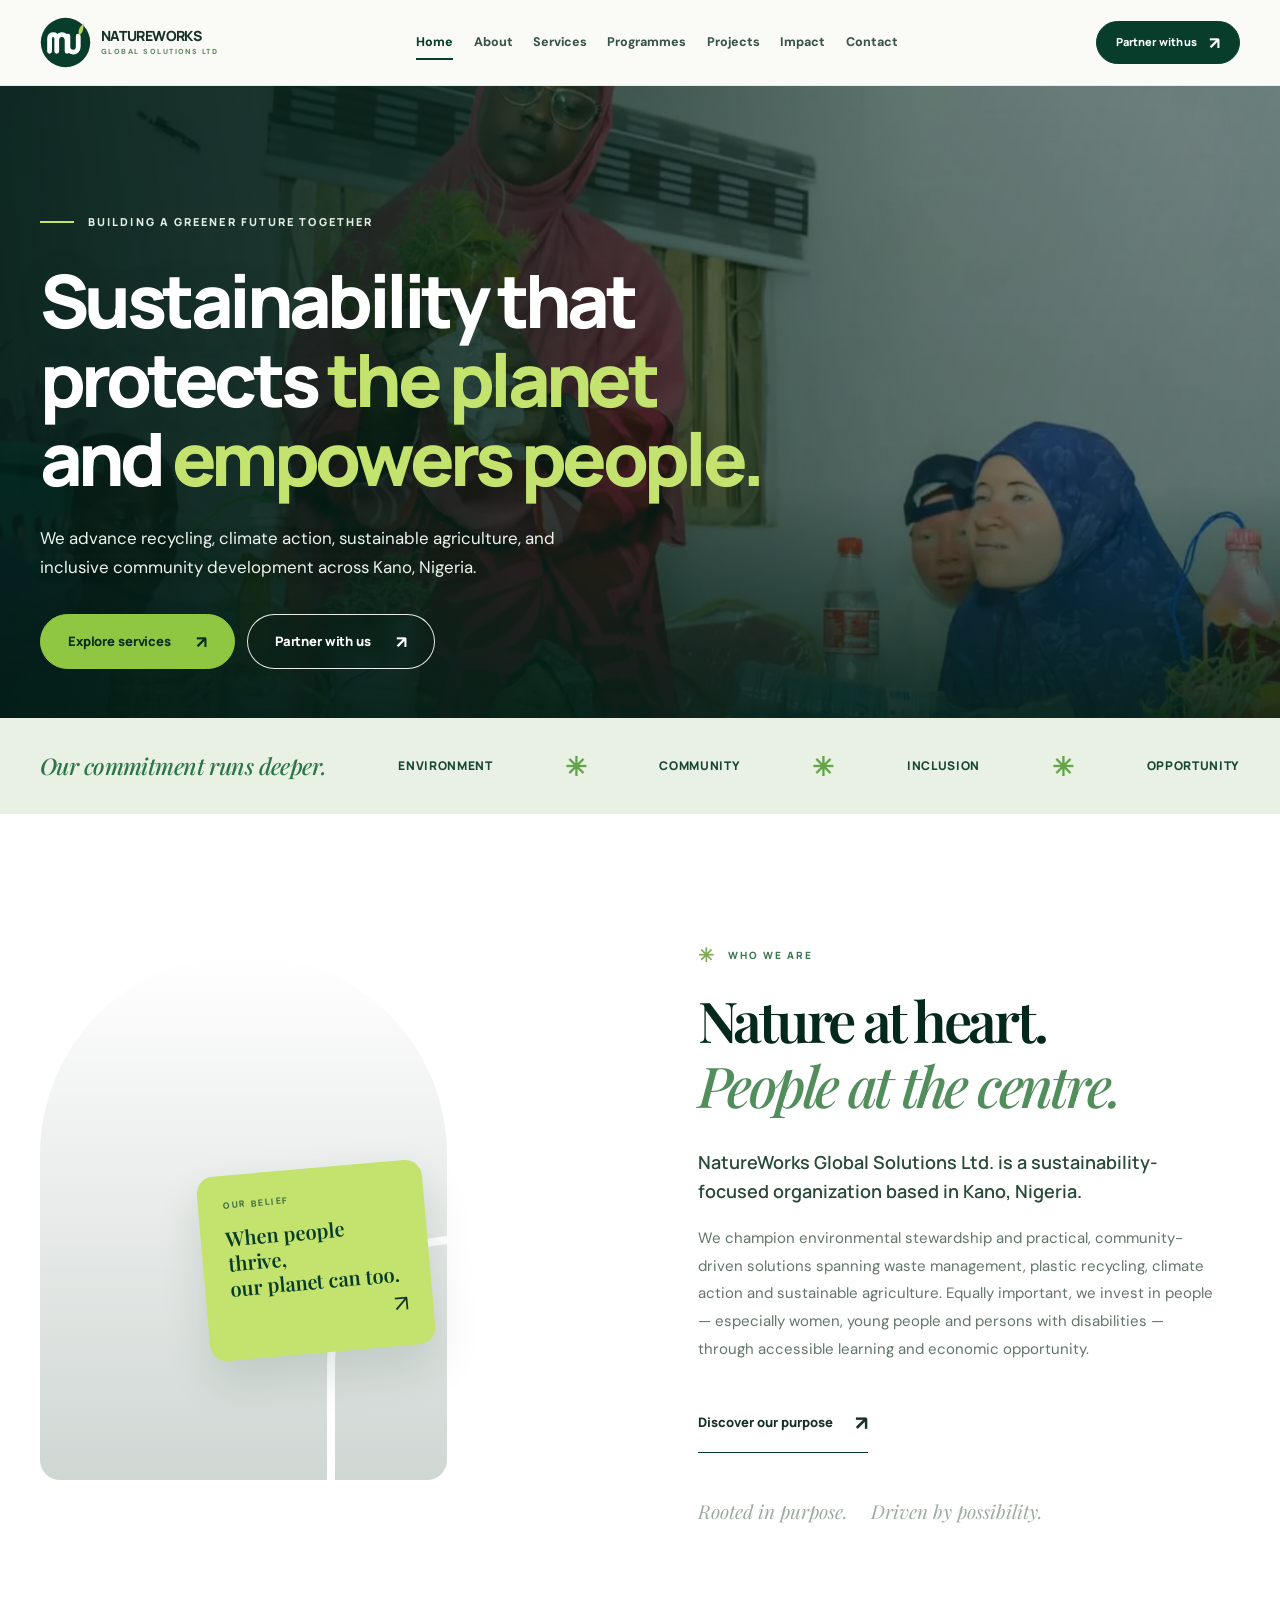
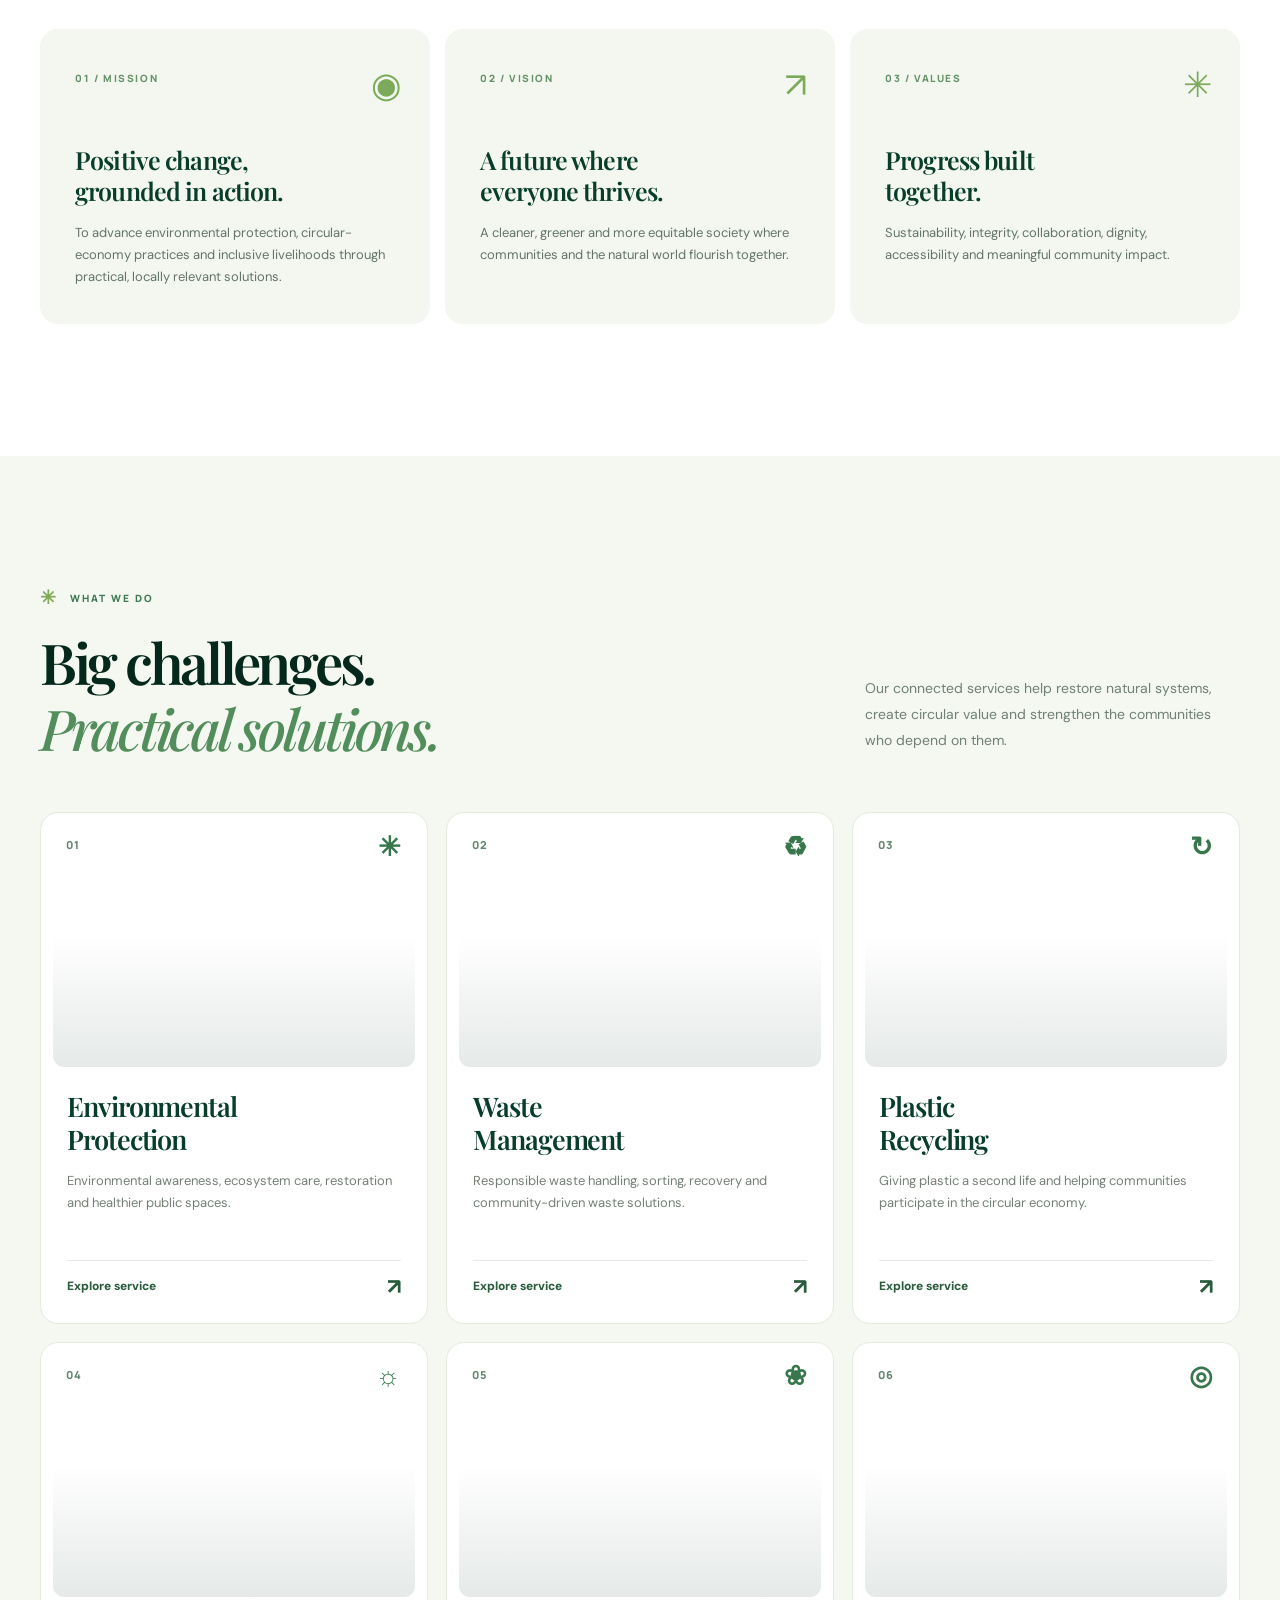
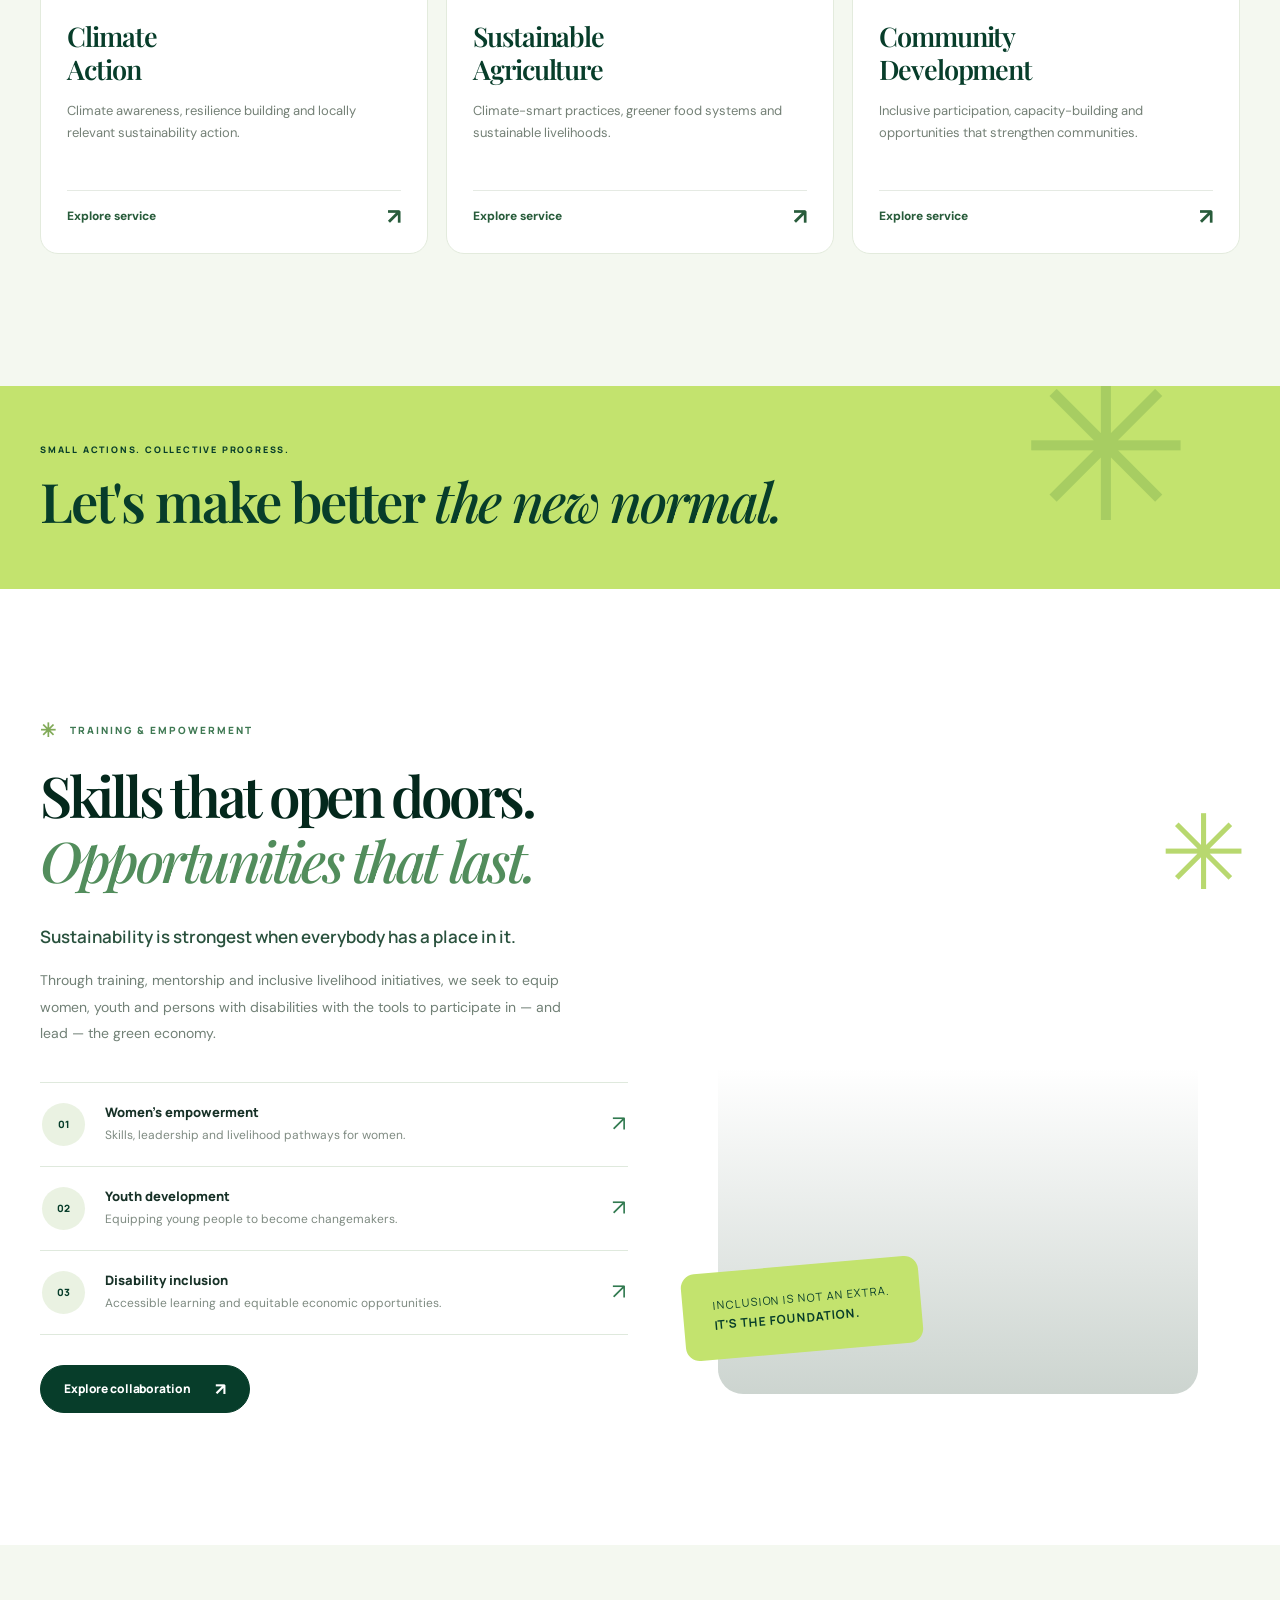
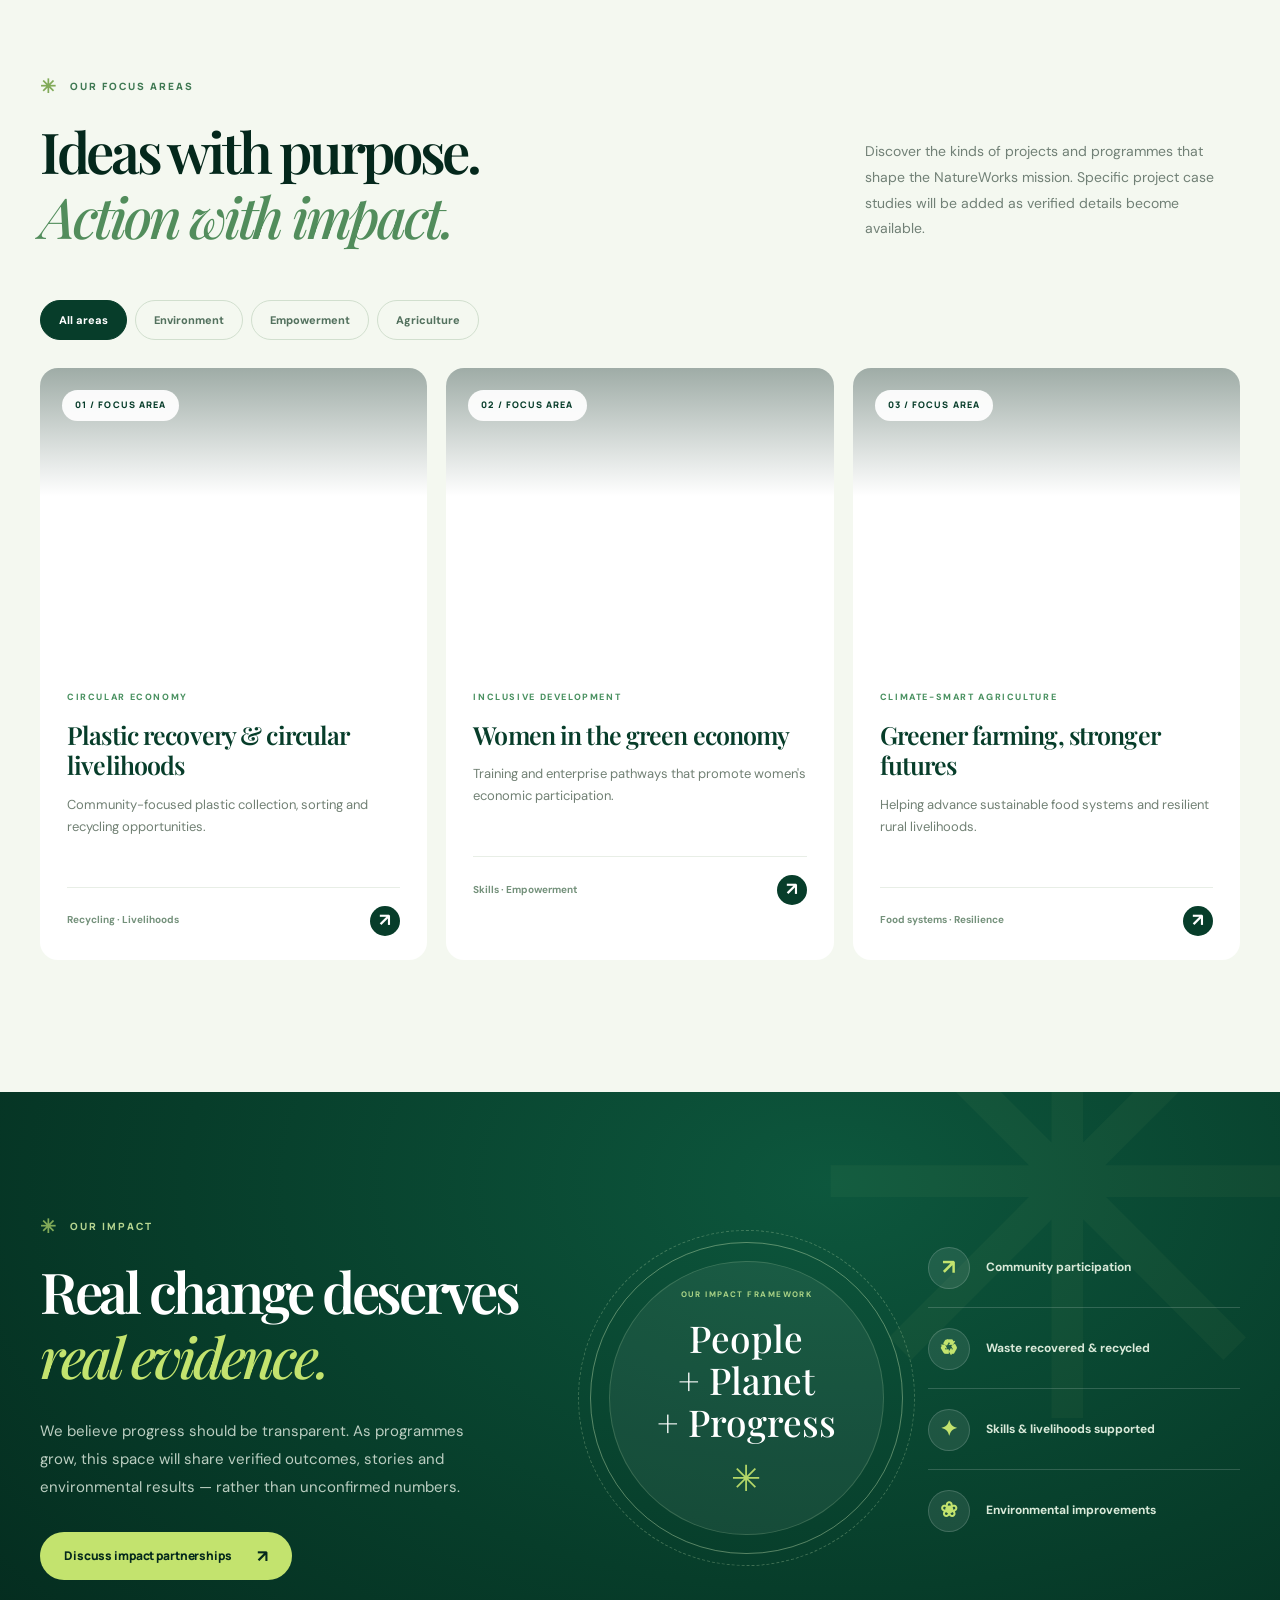
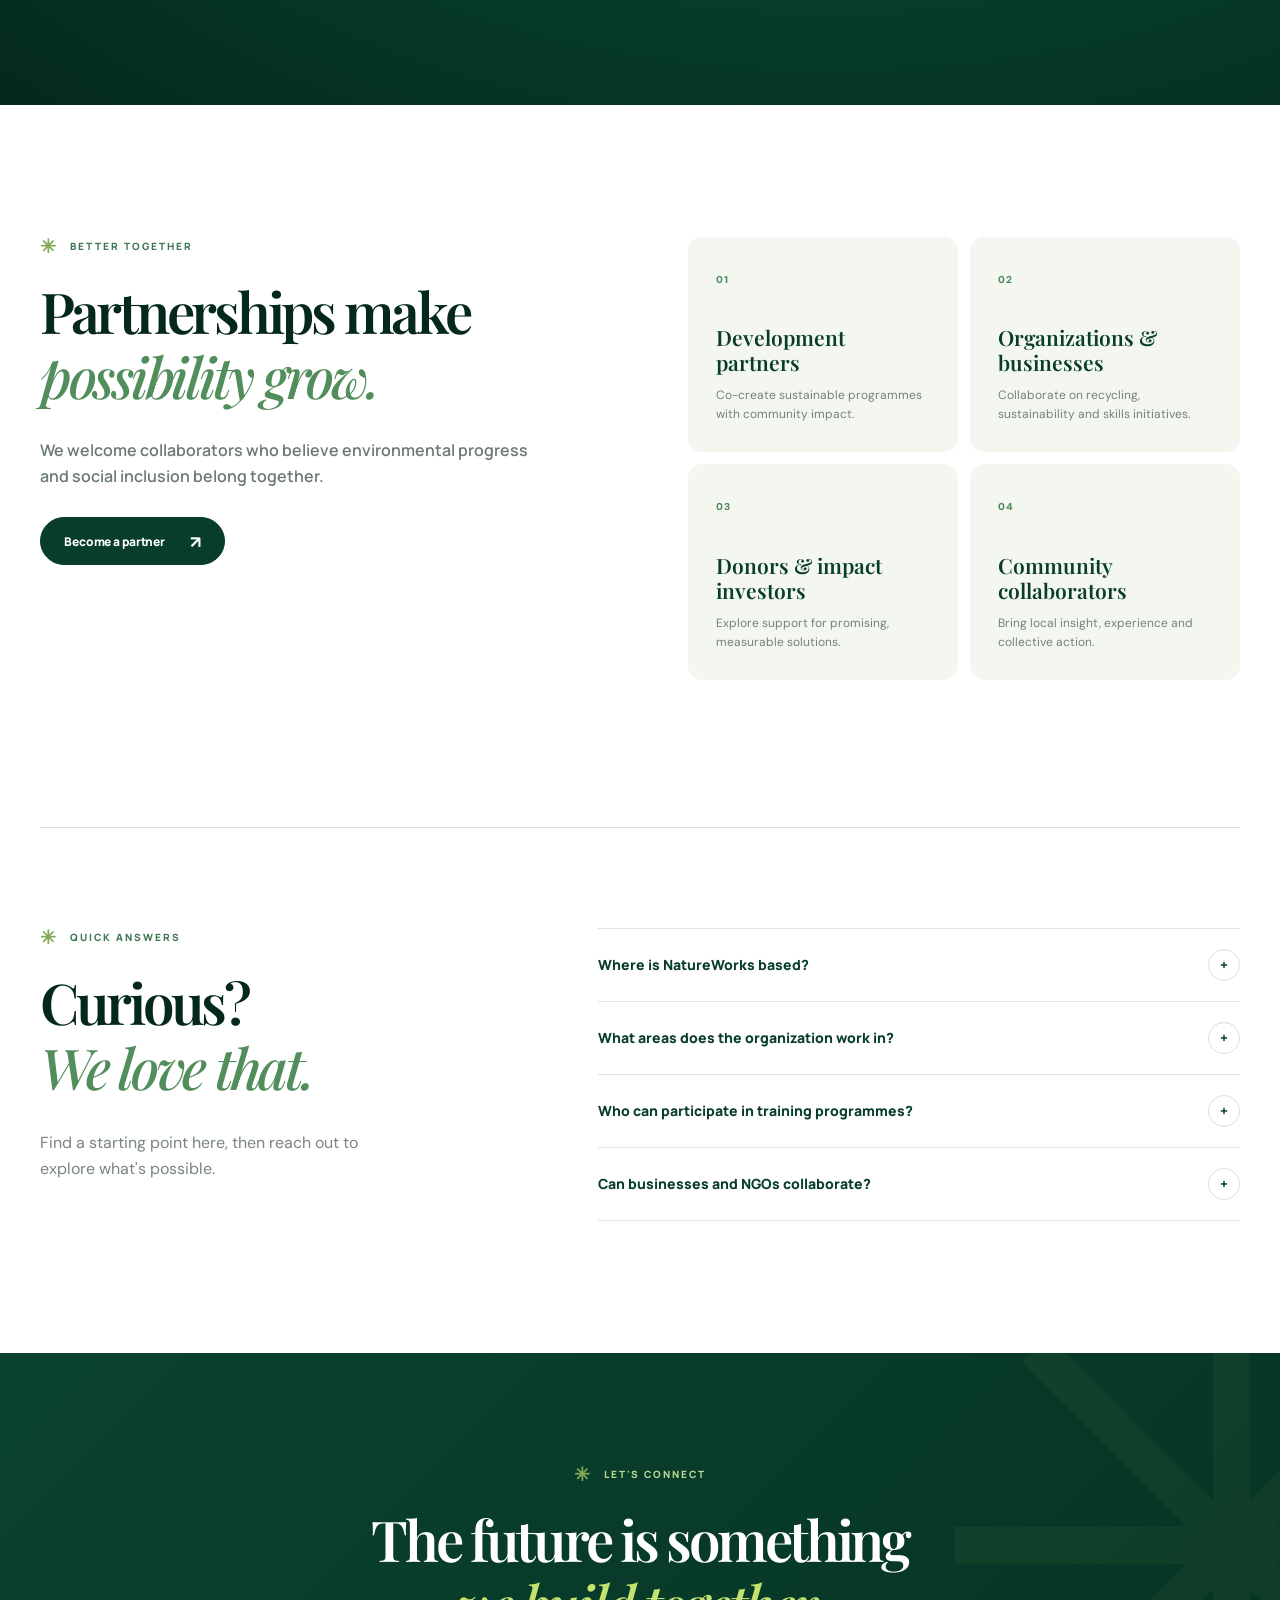
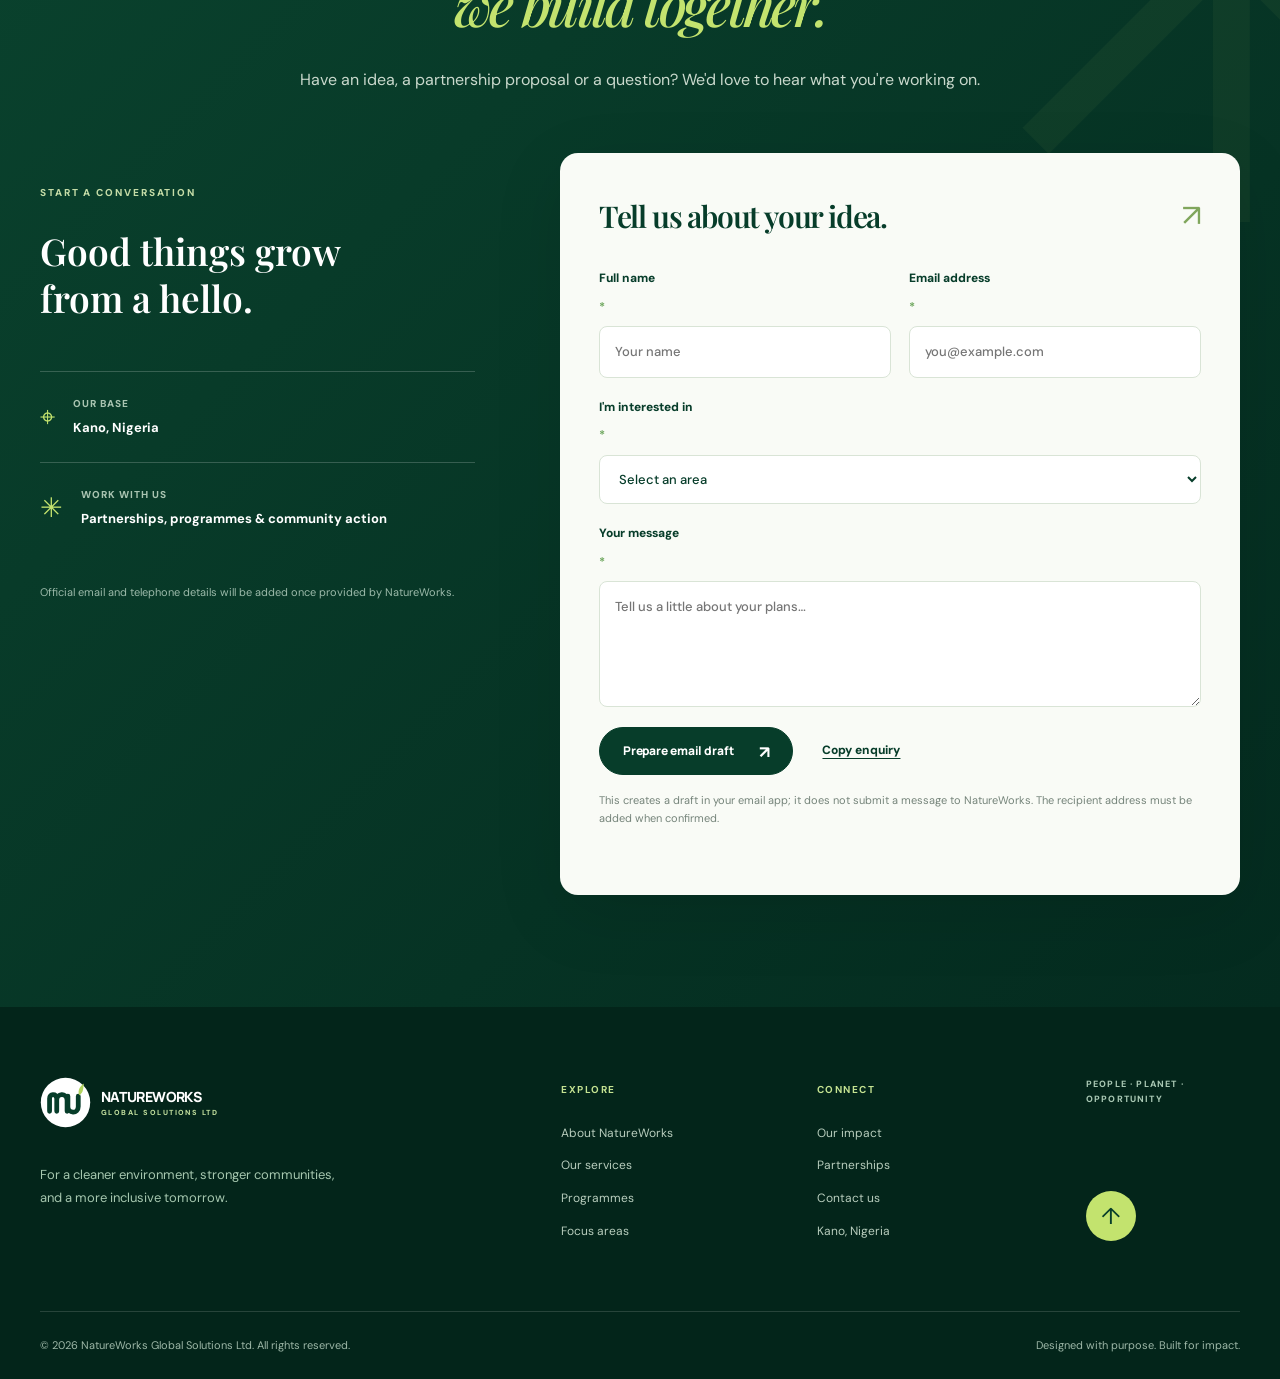
==== index.html @ 6148eb58 "feat: nine-photo NatureWorks hero slideshow with automatic 3-second fade" ====
<!doctype html>
<html lang="en">
<head>
  <meta charset="UTF-8">
  <meta name="viewport" content="width=device-width, initial-scale=1">
  <meta name="theme-color" content="#073d2a">
  <meta name="description" content="NatureWorks Global Solutions Ltd. advances environmental protection, recycling, climate action, sustainable agriculture, and inclusive livelihoods in Kano, Nigeria.">
  <meta property="og:type" content="website">
  <meta property="og:title" content="NatureWorks Global Solutions | People. Planet. Possibility.">
  <meta property="og:description" content="Building a greener, more inclusive future through sustainability, recycling, empowerment and community action.">
  <title>NatureWorks Global Solutions Ltd. — A Greener, More Inclusive Future</title>
  <link rel="icon" href="assets/favicon.svg" type="image/svg+xml">
  <link rel="preconnect" href="https://fonts.googleapis.com">
  <link rel="preconnect" href="https://fonts.gstatic.com" crossorigin>
  <link href="https://fonts.googleapis.com/css2?family=DM+Sans:wght@400;500;600;700;800&family=Manrope:wght@400;500;600;700;800&family=Playfair+Display:wght@500;600;700&display=swap" rel="stylesheet">
  <link rel="stylesheet" href="assets/styles.css">
  <script defer src="assets/app.js"></script>
  <script type="application/ld+json">{"@context":"https://schema.org","@type":"Organization","name":"NatureWorks Global Solutions Ltd.","description":"A sustainability-focused organization working in environmental protection, waste management, plastic recycling, climate action, sustainable agriculture and inclusive community development.","address":{"@type":"PostalAddress","addressLocality":"Kano","addressCountry":"NG"}}</script>
</head>
<body>
  <a class="skip-link" href="#main">Skip to content</a>
  <header class="site-header" id="site-header">
    <div class="container nav-shell">
      <a href="#home" class="brand" aria-label="NatureWorks Global Solutions - Home">
        <span class="brand-mark" aria-hidden="true"><svg viewBox="0 0 64 64" fill="none"><circle cx="32" cy="32" r="31" fill="#073d2a"/><path d="M12 43V27c0-6 8-7 9 0v16M21 29c0-8 12-10 13 0v14M35 24v13c0 9 13 10 13 0V24" stroke="#fff" stroke-width="6" stroke-linecap="round" stroke-linejoin="round"/><path d="M49 23c-2-8 2-12 6-15-1 7 0 11-6 15Z" fill="#B2D45F"/></svg></span>
        <span class="brand-words"><strong>NATUREWORKS</strong><small>GLOBAL SOLUTIONS LTD</small></span>
      </a>
      <nav class="desktop-nav" aria-label="Main navigation">
        <a class="nav-link active" href="#home">Home</a>
        <a class="nav-link" href="#about">About</a>
        <a class="nav-link" href="#services">Services</a>
        <a class="nav-link" href="#programmes">Programmes</a>
        <a class="nav-link" href="#projects">Projects</a>
        <a class="nav-link" href="#impact">Impact</a>
        <a class="nav-link" href="#contact">Contact</a>
      </nav>
      <a class="button button-dark nav-cta" href="#contact">Partner with us <span aria-hidden="true">↗</span></a>
      <button class="menu-toggle" id="menu-toggle" type="button" aria-label="Open navigation" aria-expanded="false" aria-controls="mobile-nav"><span></span><span></span><span></span></button>
    </div>
    <nav class="mobile-nav" id="mobile-nav" aria-label="Mobile navigation" hidden>
      <a href="#home">Home <span>01</span></a><a href="#about">About us <span>02</span></a><a href="#services">Our services <span>03</span></a><a href="#programmes">Programmes <span>04</span></a><a href="#projects">Projects <span>05</span></a><a href="#impact">Our impact <span>06</span></a><a href="#contact">Get in touch <span>07</span></a>
      <p>PEOPLE · PLANET · OPPORTUNITY</p>
    </nav>
  </header>
  <main id="main">
    <section class="hero hero-photo" id="home" aria-labelledby="hero-title">
      <div class="hero-photo-bg hero-slideshow" id="hero-slideshow" role="img" aria-label="NatureWorks community training, planting, outreach, environmental learning and women empowerment photographs.">
        <div class="hero-slide is-active" data-slide="0" style="background-image:url('assets/natureworks-hero.webp')" aria-hidden="true"></div>
        <div class="hero-slide" data-slide="1" style="background-image:url('assets/natureworks-slide-02.webp')" aria-hidden="true"></div>
        <div class="hero-slide" data-slide="2" style="background-image:url('assets/natureworks-slide-03.webp')" aria-hidden="true"></div>
        <div class="hero-slide" data-slide="3" style="background-image:url('assets/natureworks-slide-04.webp')" aria-hidden="true"></div>
        <div class="hero-slide" data-slide="4" style="background-image:url('assets/natureworks-slide-05.webp')" aria-hidden="true"></div>
        <div class="hero-slide" data-slide="5" style="background-image:url('assets/natureworks-slide-06.webp')" aria-hidden="true"></div>
        <div class="hero-slide" data-slide="6" style="background-image:url('assets/natureworks-slide-07.webp')" aria-hidden="true"></div>
        <div class="hero-slide" data-slide="7" style="background-image:url('assets/natureworks-slide-08.webp')" aria-hidden="true"></div>
        <div class="hero-slide" data-slide="8" style="background-image:url('assets/natureworks-slide-09.webp')" aria-hidden="true"></div>
      </div>
      <div class="hero-photo-shade" aria-hidden="true"></div>
      <div class="container home-hero-shell">
        <div class="hero-copy" data-reveal>
          <p class="hero-overline"><span class="hero-overline-dash"></span> BUILDING A GREENER FUTURE TOGETHER</p>
          <h1 id="hero-title">Sustainability that protects <span class="hero-green">the planet</span> and <span class="hero-green">empowers people.</span></h1>
          <p class="hero-intro">We advance recycling, climate action, sustainable agriculture, and inclusive community development across Kano, Nigeria.</p>
          <div class="hero-buttons">
            <a class="button button-lime button-lg" href="#services">Explore services <span aria-hidden="true">↗</span></a>
            <a class="button button-glass button-lg" href="#contact">Partner with us <span aria-hidden="true">↗</span></a>
          </div>
        </div>
      </div>
    </section>
    
    <section class="value-band" aria-label="Our focus"><div class="container value-band-inner">
      <span class="value-intro">Our commitment runs deeper.</span><span>Environment</span><span class="value-dot">✳</span><span>Community</span><span class="value-dot">✳</span><span>Inclusion</span><span class="value-dot">✳</span><span>Opportunity</span>
    </div></section>

    <section class="section about" id="about" aria-labelledby="about-title"><div class="container">
      <div class="about-grid">
        <div class="about-visual" data-reveal><div class="about-image-main" role="img" aria-label="Lush green leaves and nature"></div><div class="about-image-secondary" role="img" aria-label="Hands holding a small plant in soil"></div><div class="about-float"><b>OUR BELIEF</b><span>When people thrive,<br>our planet can too.</span><i aria-hidden="true">↗</i></div></div>
        <div class="about-content" data-reveal><p class="section-label"><span class="label-mark">✳</span> WHO WE ARE</p><h2 id="about-title" class="section-heading">Nature at heart.<br><em>People at the centre.</em></h2><p class="section-lead">NatureWorks Global Solutions Ltd. is a sustainability-focused organization based in Kano, Nigeria.</p><p>We champion environmental stewardship and practical, community-driven solutions spanning waste management, plastic recycling, climate action and sustainable agriculture. Equally important, we invest in people — especially women, young people and persons with disabilities — through accessible learning and economic opportunity.</p><a href="#mission" class="text-link">Discover our purpose <span aria-hidden="true">↗</span></a><div class="about-signature"><span>Rooted in purpose.</span><span>Driven by possibility.</span></div></div>
      </div>
      <div class="mission-cards" id="mission">
        <article class="mission-card" data-reveal><span class="mission-num">01 / MISSION</span><span class="mission-symbol" aria-hidden="true">◉</span><h3>Positive change,<br>grounded in action.</h3><p>To advance environmental protection, circular-economy practices and inclusive livelihoods through practical, locally relevant solutions.</p></article>
        <article class="mission-card" data-reveal><span class="mission-num">02 / VISION</span><span class="mission-symbol" aria-hidden="true">↗</span><h3>A future where<br>everyone thrives.</h3><p>A cleaner, greener and more equitable society where communities and the natural world flourish together.</p></article>
        <article class="mission-card" data-reveal><span class="mission-num">03 / VALUES</span><span class="mission-symbol" aria-hidden="true">✳</span><h3>Progress built<br>together.</h3><p>Sustainability, integrity, collaboration, dignity, accessibility and meaningful community impact.</p></article>
      </div>
    </div></section>

    <section class="section services" id="services" aria-labelledby="services-title"><div class="container">
      <div class="section-head"><div><p class="section-label"><span class="label-mark">✳</span> WHAT WE DO</p><h2 class="section-heading" id="services-title">Big challenges.<br><em>Practical solutions.</em></h2></div><p>Our connected services help restore natural systems, create circular value and strengthen the communities who depend on them.</p></div>
      <div class="services-grid">
        <article class="service-card service-leaf" data-reveal><div class="service-top"><span>01</span><span class="service-icon">✳</span></div><div class="service-art service-art-forest"></div><div class="service-bottom"><h3>Environmental<br>Protection</h3><p>Environmental awareness, ecosystem care, restoration and healthier public spaces.</p><a href="#contact" aria-label="Enquire about Environmental Protection">Explore service <span>↗</span></a></div></article>
        <article class="service-card" data-reveal><div class="service-top"><span>02</span><span class="service-icon">♻</span></div><div class="service-art service-art-waste"></div><div class="service-bottom"><h3>Waste<br>Management</h3><p>Responsible waste handling, sorting, recovery and community-driven waste solutions.</p><a href="#contact" aria-label="Enquire about Waste Management">Explore service <span>↗</span></a></div></article>
        <article class="service-card" data-reveal><div class="service-top"><span>03</span><span class="service-icon">↻</span></div><div class="service-art service-art-recycle"></div><div class="service-bottom"><h3>Plastic<br>Recycling</h3><p>Giving plastic a second life and helping communities participate in the circular economy.</p><a href="#contact" aria-label="Enquire about Plastic Recycling">Explore service <span>↗</span></a></div></article>
        <article class="service-card" data-reveal><div class="service-top"><span>04</span><span class="service-icon">☼</span></div><div class="service-art service-art-climate"></div><div class="service-bottom"><h3>Climate<br>Action</h3><p>Climate awareness, resilience building and locally relevant sustainability action.</p><a href="#contact" aria-label="Enquire about Climate Action">Explore service <span>↗</span></a></div></article>
        <article class="service-card" data-reveal><div class="service-top"><span>05</span><span class="service-icon">❀</span></div><div class="service-art service-art-agri"></div><div class="service-bottom"><h3>Sustainable<br>Agriculture</h3><p>Climate-smart practices, greener food systems and sustainable livelihoods.</p><a href="#contact" aria-label="Enquire about Sustainable Agriculture">Explore service <span>↗</span></a></div></article>
        <article class="service-card" data-reveal><div class="service-top"><span>06</span><span class="service-icon">◎</span></div><div class="service-art service-art-people"></div><div class="service-bottom"><h3>Community<br>Development</h3><p>Inclusive participation, capacity-building and opportunities that strengthen communities.</p><a href="#contact" aria-label="Enquire about Community Development">Explore service <span>↗</span></a></div></article>
      </div>
    </div></section>

    <section class="feature-break" aria-label="Our message"><div class="container"><span>SMALL ACTIONS. COLLECTIVE PROGRESS.</span><strong>Let's make better <em>the new normal.</em></strong><span class="feature-leaf" aria-hidden="true">✳</span></div></section>

    <section class="section programmes" id="programmes" aria-labelledby="programmes-title"><div class="container">
      <div class="programmes-grid"><div class="programme-copy" data-reveal><p class="section-label"><span class="label-mark">✳</span> TRAINING & EMPOWERMENT</p><h2 class="section-heading" id="programmes-title">Skills that open doors.<br><em>Opportunities that last.</em></h2><p class="section-lead">Sustainability is strongest when everybody has a place in it.</p><p>Through training, mentorship and inclusive livelihood initiatives, we seek to equip women, youth and persons with disabilities with the tools to participate in — and lead — the green economy.</p><div class="programme-list"><div><span class="programme-icon">01</span><div><h3>Women's empowerment</h3><p>Skills, leadership and livelihood pathways for women.</p></div><span class="programme-arrow">↗</span></div><div><span class="programme-icon">02</span><div><h3>Youth development</h3><p>Equipping young people to become changemakers.</p></div><span class="programme-arrow">↗</span></div><div><span class="programme-icon">03</span><div><h3>Disability inclusion</h3><p>Accessible learning and equitable economic opportunities.</p></div><span class="programme-arrow">↗</span></div></div><a class="button button-dark" href="#contact">Explore collaboration <span aria-hidden="true">↗</span></a></div><div class="programme-visual" data-reveal><div class="programme-photo" role="img" aria-label="Community collaboration and learning"></div><div class="programme-tag">INCLUSION IS NOT AN EXTRA.<br><b>IT'S THE FOUNDATION.</b></div><div class="programme-flower" aria-hidden="true">✳</div></div></div>
    </div></section>

    <section class="section projects" id="projects" aria-labelledby="projects-title"><div class="container">
      <div class="section-head"><div><p class="section-label"><span class="label-mark">✳</span> OUR FOCUS AREAS</p><h2 class="section-heading" id="projects-title">Ideas with purpose.<br><em>Action with impact.</em></h2></div><p>Discover the kinds of projects and programmes that shape the NatureWorks mission. Specific project case studies will be added as verified details become available.</p></div>
      <div class="filter-row" role="group" aria-label="Filter focus areas"><button type="button" class="filter-chip selected" data-filter="all" aria-pressed="true">All areas</button><button type="button" class="filter-chip" data-filter="environment" aria-pressed="false">Environment</button><button type="button" class="filter-chip" data-filter="empowerment" aria-pressed="false">Empowerment</button><button type="button" class="filter-chip" data-filter="agriculture" aria-pressed="false">Agriculture</button></div>
      <div class="projects-grid">
        <article class="project-card" data-category="environment" data-reveal><div class="project-photo project-plastic"><span class="project-index">01 / FOCUS AREA</span></div><div class="project-content"><span class="project-type">CIRCULAR ECONOMY</span><h3>Plastic recovery & circular livelihoods</h3><p>Community-focused plastic collection, sorting and recycling opportunities.</p><span class="project-bottom"><span>Recycling · Livelihoods</span><span aria-hidden="true">↗</span></span></div></article>
        <article class="project-card" data-category="empowerment" data-reveal><div class="project-photo project-women"><span class="project-index">02 / FOCUS AREA</span></div><div class="project-content"><span class="project-type">INCLUSIVE DEVELOPMENT</span><h3>Women in the green economy</h3><p>Training and enterprise pathways that promote women's economic participation.</p><span class="project-bottom"><span>Skills · Empowerment</span><span aria-hidden="true">↗</span></span></div></article>
        <article class="project-card" data-category="agriculture" data-reveal><div class="project-photo project-farms"><span class="project-index">03 / FOCUS AREA</span></div><div class="project-content"><span class="project-type">CLIMATE-SMART AGRICULTURE</span><h3>Greener farming, stronger futures</h3><p>Helping advance sustainable food systems and resilient rural livelihoods.</p><span class="project-bottom"><span>Food systems · Resilience</span><span aria-hidden="true">↗</span></span></div></article>
      </div>
    </div></section>

    <section class="impact" id="impact" aria-labelledby="impact-title"><div class="container impact-grid"><div data-reveal><p class="section-label light-label"><span class="label-mark">✳</span> OUR IMPACT</p><h2 class="section-heading" id="impact-title">Real change deserves <em>real evidence.</em></h2><p>We believe progress should be transparent. As programmes grow, this space will share verified outcomes, stories and environmental results — rather than unconfirmed numbers.</p><a class="button button-light" href="#contact">Discuss impact partnerships <span aria-hidden="true">↗</span></a></div><div class="impact-right" data-reveal><div class="impact-ring"><div><span>OUR IMPACT FRAMEWORK</span><strong>People<br>+ Planet<br>+ Progress</strong><span class="impact-asterisk">✳</span></div></div><div class="impact-measures"><div><span class="measure-icon">↗</span><span>Community participation</span></div><div><span class="measure-icon">♻</span><span>Waste recovered & recycled</span></div><div><span class="measure-icon">✦</span><span>Skills & livelihoods supported</span></div><div><span class="measure-icon">❀</span><span>Environmental improvements</span></div></div></div></div></section>

    <section class="section partners" aria-labelledby="partners-title"><div class="container"><div class="partners-grid"><div data-reveal><p class="section-label"><span class="label-mark">✳</span> BETTER TOGETHER</p><h2 class="section-heading" id="partners-title">Partnerships make<br><em>possibility grow.</em></h2><p class="section-lead">We welcome collaborators who believe environmental progress and social inclusion belong together.</p><a href="#contact" class="button button-dark">Become a partner <span aria-hidden="true">↗</span></a></div><div class="partner-types" data-reveal><div><span>01</span><h3>Development partners</h3><p>Co-create sustainable programmes with community impact.</p></div><div><span>02</span><h3>Organizations & businesses</h3><p>Collaborate on recycling, sustainability and skills initiatives.</p></div><div><span>03</span><h3>Donors & impact investors</h3><p>Explore support for promising, measurable solutions.</p></div><div><span>04</span><h3>Community collaborators</h3><p>Bring local insight, experience and collective action.</p></div></div></div></div></section>

    <section class="section faq" aria-labelledby="faq-title"><div class="container faq-grid"><div><p class="section-label"><span class="label-mark">✳</span> QUICK ANSWERS</p><h2 class="section-heading" id="faq-title">Curious?<br><em>We love that.</em></h2><p>Find a starting point here, then reach out to explore what's possible.</p></div><div class="faq-list"><details><summary>Where is NatureWorks based? <span aria-hidden="true">+</span></summary><p>NatureWorks Global Solutions Ltd. is based in Kano, Nigeria, and focuses on community-driven sustainability initiatives.</p></details><details><summary>What areas does the organization work in? <span aria-hidden="true">+</span></summary><p>Environmental protection, waste management, plastic recycling, climate action, sustainable agriculture, and inclusive community development.</p></details><details><summary>Who can participate in training programmes? <span aria-hidden="true">+</span></summary><p>NatureWorks prioritizes inclusive opportunities, including pathways for women, youth and persons with disabilities. Programme-specific requirements and availability will be shared when confirmed.</p></details><details><summary>Can businesses and NGOs collaborate? <span aria-hidden="true">+</span></summary><p>Yes. The organization welcomes partnership conversations with businesses, development organizations, donors, investors and community groups.</p></details></div></div></section>

    <section class="contact-section" id="contact" aria-labelledby="contact-title"><div class="container"><div class="contact-head"><p class="section-label light-label"><span class="label-mark">✳</span> LET'S CONNECT</p><h2 class="section-heading" id="contact-title">The future is something<br><em>we build together.</em></h2><p>Have an idea, a partnership proposal or a question? We'd love to hear what you're working on.</p></div><div class="contact-grid"><div class="contact-info"><span class="contact-info-title">START A CONVERSATION</span><h3>Good things grow<br>from a hello.</h3><div class="contact-info-row"><span>⌖</span><div><small>OUR BASE</small><strong>Kano, Nigeria</strong></div></div><div class="contact-info-row"><span>✳</span><div><small>WORK WITH US</small><strong>Partnerships, programmes & community action</strong></div></div><p class="contact-note">Official email and telephone details will be added once provided by NatureWorks.</p></div><form class="contact-form" id="contact-form" novalidate><div class="form-top"><h3>Tell us about your idea.</h3><span>↗</span></div><div class="form-row"><label>Full name <span>*</span><input type="text" name="name" placeholder="Your name" required maxlength="120" autocomplete="name"></label><label>Email address <span>*</span><input type="email" name="email" placeholder="you@example.com" required maxlength="180" autocomplete="email"></label></div><label>I'm interested in <span>*</span><select name="interest" required><option value="">Select an area</option><option>Partnership / collaboration</option><option>Training programmes</option><option>Recycling & waste management</option><option>Climate & agriculture</option><option>Donation / investment</option><option>General enquiry</option></select></label><label>Your message <span>*</span><textarea name="message" rows="4" placeholder="Tell us a little about your plans…" required minlength="10" maxlength="4000"></textarea></label><div class="form-actions"><button class="button button-dark" type="submit">Prepare email draft <span aria-hidden="true">↗</span></button><button class="copy-button" type="button" id="copy-enquiry">Copy enquiry</button></div><p class="form-disclaimer">This creates a draft in your email app; it does not submit a message to NatureWorks. The recipient address must be added when confirmed.</p><p class="form-status" id="form-status" role="status" aria-live="polite"></p></form></div></div></section>
  </main>
  <footer class="footer"><div class="container"><div class="footer-main"><div class="footer-brand-col"><a href="#home" class="brand brand-footer" aria-label="NatureWorks home"><span class="brand-mark" aria-hidden="true"><svg viewBox="0 0 64 64" fill="none"><circle cx="32" cy="32" r="31" fill="#fff"/><path d="M12 43V27c0-6 8-7 9 0v16M21 29c0-8 12-10 13 0v14M35 24v13c0 9 13 10 13 0V24" stroke="#073d2a" stroke-width="6" stroke-linecap="round" stroke-linejoin="round"/><path d="M49 23c-2-8 2-12 6-15-1 7 0 11-6 15Z" fill="#B2D45F"/></svg></span><span class="brand-words"><strong>NATUREWORKS</strong><small>GLOBAL SOLUTIONS LTD</small></span></a><p>For a cleaner environment, stronger communities, and a more inclusive tomorrow.</p></div><div class="footer-links"><h4>EXPLORE</h4><a href="#about">About NatureWorks</a><a href="#services">Our services</a><a href="#programmes">Programmes</a><a href="#projects">Focus areas</a></div><div class="footer-links"><h4>CONNECT</h4><a href="#impact">Our impact</a><a href="#contact">Partnerships</a><a href="#contact">Contact us</a><span>Kano, Nigeria</span></div><div class="footer-final"><span>PEOPLE · PLANET · OPPORTUNITY</span><a href="#home" class="back-top" aria-label="Back to top">↑</a></div></div><div class="footer-bottom"><span>© <span id="year"></span> NatureWorks Global Solutions Ltd. All rights reserved.</span><span>Designed with purpose. Built for impact.</span></div></div></footer>
</body>
</html>
---- assets/styles.css ----
/* NatureWorks Global Solutions — purpose-led digital experience */
:root{--forest:#073d2a;--forest-deep:#04281c;--forest-black:#092d20;--lime:#c3e36e;--lime-dark:#9fca4b;--mint:#e8f0de;--paper:#fafbf7;--white:#fff;--ink:#173127;--muted:#607067;--line:#dfe6dc;--radius:22px;--display:"Playfair Display",Georgia,serif;--sans:"DM Sans",Arial,sans-serif;--ui:"Manrope","DM Sans",sans-serif;--shadow:0 20px 60px rgba(2,49,30,.10)}
*{box-sizing:border-box}
html{scroll-behavior:smooth;scroll-padding-top:100px}
body{margin:0;background:var(--paper);color:var(--ink);font-family:var(--sans);font-size:16px;line-height:1.64;-webkit-font-smoothing:antialiased}
body.menu-open{overflow:hidden}
button,input,select,textarea{font:inherit}
button{cursor:pointer}
a{color:inherit;text-decoration:none}
img{display:block;max-width:100%}
::selection{color:var(--forest);background:var(--lime)}
:focus-visible{outline:3px solid var(--lime-dark);outline-offset:4px}
.container{width:min(100% - 80px,1280px);margin-inline:auto}
.skip-link{position:fixed;z-index:300;top:-70px;left:16px;padding:12px 20px;background:#fff;color:#063e29;border-radius:6px}
.skip-link:focus{top:12px}
.announcement{min-height:37px;display:flex;align-items:center;justify-content:center;gap:10px;background:var(--forest-deep);color:#e6f0e7;padding:6px 20px;font-size:11px;font-weight:600;letter-spacing:.015em;text-align:center}
.announcement-dot{width:7px;height:7px;background:var(--lime);border-radius:50%;box-shadow:0 0 0 4px rgba(193,226,113,.12)}
.announcement a{color:var(--lime);font-weight:800;margin-left:9px}
.announcement a span{margin-left:4px}
.site-header{position:sticky;top:0;z-index:100;background:rgba(250,251,247,.96);backdrop-filter:blur(18px);-webkit-backdrop-filter:blur(18px);border-bottom:1px solid rgba(4,60,35,.07);transition:box-shadow .3s}
.site-header.is-scrolled{box-shadow:0 9px 25px rgba(7,61,42,.09)}
.nav-shell{height:85px;display:flex;align-items:center;gap:22px}
.brand{display:inline-flex;align-items:center;gap:10px;flex-shrink:0}
.brand-mark{width:51px;height:51px;display:grid;place-items:center}
.brand-mark svg{height:100%;width:100%}
.brand-words{display:flex;flex-direction:column;line-height:1.16;white-space:nowrap}
.brand-words strong{font-family:var(--ui);font-size:14px;letter-spacing:-.045em;font-weight:800}
.brand-words small{font-size:7.3px;letter-spacing:.2em;font-weight:800;color:#59885a;margin-top:4px}
.desktop-nav{display:flex;gap:clamp(13px,1.6vw,28px);align-items:center;margin:auto}
.nav-link{position:relative;color:#385347;font-size:12.5px;font-weight:800;padding:8px 0;white-space:nowrap}
.nav-link::after{content:"";position:absolute;left:0;right:100%;height:2px;bottom:1px;background:var(--forest);transition:right .22s}
.nav-link:hover::after,.nav-link.active::after{right:0}
.nav-link.active{color:var(--forest)}
.button{display:inline-flex;align-items:center;justify-content:center;gap:25px;min-height:48px;padding:12px 23px;border-radius:100px;font-size:12px;font-family:var(--ui);font-weight:800;letter-spacing:-.01em;border:1px solid transparent;line-height:1.3;transition:transform .25s,background .25s,box-shadow .25s,colour .25s;white-space:nowrap}
.button:hover{transform:translateY(-3px);box-shadow:0 11px 25px rgba(0,0,0,.12)}
.button span{font-size:17px;line-height:1}
.button-dark{color:#fff;background:var(--forest);border-color:var(--forest)}
.button-dark:hover{background:#146344}
.button-outline{color:var(--forest);background:transparent;border-color:var(--forest)}
.button-outline:hover{background:#f1f5e9}
.button-light{background:var(--lime);color:var(--forest-deep)}
.button-lg{min-height:55px;padding-inline:27px;font-size:13px}
.nav-cta{min-height:43px;padding:10px 19px;gap:12px;font-size:11px}
.menu-toggle{display:none;align-items:center;justify-content:center;flex-direction:column;gap:5px;width:46px;height:46px;border:1px solid #dce8da;border-radius:50%;background:#eef3e9;color:var(--forest);margin-left:auto}
.menu-toggle span{height:2px;width:19px;background:currentColor;border-radius:5px;transition:transform .2s,opacity .2s}
.menu-toggle[aria-expanded=true] span:first-child{transform:translateY(7px) rotate(45deg)}
.menu-toggle[aria-expanded=true] span:nth-child(2){opacity:0}
.menu-toggle[aria-expanded=true] span:last-child{transform:translateY(-7px) rotate(-45deg)}
.mobile-nav{display:none}
.hero{position:relative;overflow:hidden;background:linear-gradient(108deg,#fbfcf8 0%,#f3f7ed 72%,#e5efd9 100%);padding:80px 0 26px}
.hero-glow{position:absolute;width:640px;height:640px;border-radius:50%;background:#c2dc9b;filter:blur(125px);opacity:.17;top:-250px;right:-180px;pointer-events:none}
.hero-grid{display:grid;grid-template-columns:1.03fr .97fr;min-height:620px;align-items:center;gap:48px}
.hero-copy{z-index:2;position:relative;padding-bottom:17px}
.eyebrow,.section-label{font-family:var(--ui);font-size:10px;letter-spacing:.2em;font-weight:800;color:#3e7852}
.eyebrow{display:flex;align-items:center;gap:12px;margin-bottom:24px}
.eyebrow-line{width:33px;height:2px;background:#a0c764}
.hero h1{font-family:var(--display);font-weight:600;letter-spacing:-.065em;line-height:1.085;font-size:clamp(60px,5.6vw,90px);margin:0;color:var(--forest-deep);max-width:710px}
.hero h1 em,.section-heading em{font-weight:500;font-style:italic;color:#5b9861}
.hero h1 .period{color:#a6d15e}
.hero-intro{max-width:565px;font-size:15px;line-height:1.82;color:#567064;margin:28px 0 28px}
.hero-buttons{display:flex;align-items:center;gap:11px;flex-wrap:wrap}
.hero-notes{display:flex;gap:0;margin-top:64px;border-top:1px solid #dce7d9;max-width:615px;padding-top:24px}
.hero-notes>div{display:grid;grid-template-columns:auto 1fr;grid-template-rows:auto auto;gap:0 9px;flex:1;padding:0 17px;border-right:1px solid #dbe5d9}
.hero-notes>div:first-child{padding-left:0}
.hero-notes>div:last-child{border-right:0}
.hero-notes strong{font-size:11px;line-height:1.5;font-weight:800;white-space:nowrap}
.hero-notes div>span:last-child{color:#829088;grid-column:2;font-size:9px;line-height:1.6}
.small-icon{grid-row:1/3;font-size:21px;color:#43865a;align-self:center}
.hero-visual{position:relative;height:627px;min-width:0}
.hero-main-photo{position:absolute;top:12px;right:0;bottom:70px;left:50px;border-radius:235px 235px 28px 28px;background:linear-gradient(175deg,rgba(15,59,31,.05),rgba(4,42,23,.12)),url('https://images.unsplash.com/photo-1416879595882-3373a0480b5b?auto=format&fit=crop&w=1100&q=85') center/cover;box-shadow:var(--shadow);overflow:hidden}
.hero-main-photo::after{content:"";position:absolute;inset:0;background:linear-gradient(to top,rgba(6,58,28,.27),transparent 40%)}
.hero-photo-small{position:absolute;width:187px;height:225px;left:-22px;bottom:8px;background:url('https://images.unsplash.com/photo-1501004318641-b39e6451bec6?auto=format&fit=crop&w=600&q=85') center/cover;border:8px solid #f7faf2;border-radius:100px 100px 20px 20px;box-shadow:0 16px 40px rgba(8,50,32,.14);transform:rotate(-7deg)}
.hero-visual-arc{position:absolute;border:1px solid rgba(46,106,68,.2);width:94%;height:104%;left:-4%;top:-13%;border-radius:50%;pointer-events:none}
.hero-caption{position:absolute;right:-22px;bottom:117px;display:flex;align-items:center;gap:13px;padding:18px 22px;background:rgba(255,255,255,.96);box-shadow:0 18px 50px rgba(9,59,34,.16);border-radius:15px;min-width:231px;color:var(--forest)}
.hero-caption strong{font:800 13px var(--ui)}
.hero-caption span:last-child{font-size:12px;line-height:1.5}
.caption-spark{font-size:38px;color:#69a56c}
.hero-orbit-label{position:absolute;right:-1px;top:41px;z-index:2;border-radius:80px;background:var(--lime);font-family:var(--ui);font-size:12px;font-weight:900;line-height:1.15;padding:21px;transform:rotate(12deg);letter-spacing:.07em;color:var(--forest)}
.hero-orbit-label span{font-size:17px;margin-left:5px}
.hero-circle-stamp{position:absolute;bottom:8px;right:7px;width:122px;height:122px;border:1px solid #b1c9ae;border-radius:50%;display:flex;align-items:center;justify-content:center;flex-direction:column;transform:rotate(-15deg);color:#326b44;letter-spacing:.14em;font-size:8px;text-align:center;font-weight:800}
.hero-circle-stamp b{font-size:28px;line-height:1.1;color:#7ba65e}
.hero-bottom{display:flex;justify-content:space-between;align-items:center;font-family:var(--ui);letter-spacing:.19em;color:#7a8c80;font-size:9px;font-weight:800;padding-top:10px}
.hero-bottom>span:first-child{display:flex;align-items:center;gap:14px}
.scroll-line{width:43px;height:1px;background:#7a8c80}
.value-band{background:var(--forest);color:#ebf3e8;overflow:hidden}
.value-band-inner{min-height:96px;display:flex;align-items:center;justify-content:space-between;gap:20px;text-transform:uppercase;font-family:var(--ui);font-size:12px;font-weight:800;letter-spacing:.055em}
.value-intro{font:italic 23px var(--display);text-transform:none;letter-spacing:-.025em;font-weight:500;color:#d9edbb}
.value-dot{color:var(--lime);font-size:26px}
.section{padding:132px 0;scroll-margin-top:85px}
.section-label{margin:0 0 22px;display:flex;align-items:center;gap:12px}
.label-mark{font-size:19px;color:#81aa58;line-height:1}
.section-heading{font:600 clamp(44px,4.4vw,68px)/1.16 var(--display);letter-spacing:-.058em;color:var(--forest-deep);margin:0 0 30px}
.section-heading em{color:#528d5c}
.section-lead{font:600 18px/1.6 var(--ui);color:#2c4f3b}
.about{background:#fff}
.about-grid{display:grid;grid-template-columns:1fr 1fr;gap:clamp(60px,9vw,140px);align-items:center}
.about-visual{position:relative;min-height:560px}
.about-image-main{height:525px;width:75%;border-radius:200px 200px 20px 20px;background:linear-gradient(180deg,transparent,#00291630),url('https://images.unsplash.com/photo-1441974231531-c6227db76b6e?auto=format&fit=crop&w=900&q=85') center/cover}
.about-image-secondary{position:absolute;bottom:-1px;right:0;height:280px;width:47%;border-radius:155px 155px 20px 20px;border:8px solid #fff;background:url('https://images.unsplash.com/photo-1416879595882-3373a0480b5b?auto=format&fit=crop&w=700&q=85') center/cover}
.about-float{position:absolute;left:30%;top:38%;width:226px;min-height:140px;padding:23px 25px;border-radius:17px;background:var(--lime);box-shadow:0 20px 45px rgba(6,53,30,.13);display:flex;flex-direction:column;justify-content:center;transform:rotate(-5deg)}
.about-float b{font-size:9px;letter-spacing:.18em;color:#416e3f;margin-bottom:12px}
.about-float span{font:600 20px/1.25 var(--display);color:var(--forest)}
.about-float i{align-self:flex-end;font-style:normal;font-size:23px}
.about-content>p:not(.section-label){color:#63746a;font-size:15px;line-height:1.85;max-width:525px;margin:0 0 18px}
.about-content>.section-lead{font-size:18px!important;color:#294a38!important;line-height:1.65!important}
.text-link{display:inline-flex;gap:22px;align-items:center;font-family:var(--ui);font-weight:800;font-size:13px;padding:13px 0;margin-top:12px;border-bottom:1px solid var(--forest)}
.text-link span{font-size:20px;transition:transform .25s}
.text-link:hover span{transform:translate(4px,-4px)}
.about-signature{display:flex;gap:23px;color:#9ca9a0;font:italic 19px var(--display);margin-top:45px}
.mission-cards{display:grid;grid-template-columns:repeat(3,1fr);gap:15px;margin-top:105px}
.mission-card{background:#f3f7ef;border-radius:18px;padding:35px 35px 32px;min-height:295px;position:relative;overflow:hidden;transition:background .25s,transform .25s}
.mission-card:hover{background:#e9f2dd;transform:translateY(-5px)}
.mission-num{font-family:var(--ui);font-size:10px;letter-spacing:.16em;font-weight:800;color:#66926a}
.mission-symbol{position:absolute;top:28px;right:28px;color:#7baa5a;font-size:35px}
.mission-card h3{font:600 25px/1.27 var(--display);letter-spacing:-.035em;color:var(--forest);margin:53px 0 15px}
.mission-card p{font-size:13px;line-height:1.7;color:#647469;max-width:340px;margin:0}
.services{background:#f4f8f0}
.section-head{display:flex;justify-content:space-between;align-items:end;gap:40px;margin-bottom:52px}
.section-head .section-heading{margin-bottom:0}
.section-head>p{max-width:375px;color:#718076;font-size:14px;line-height:1.85;margin:0 0 6px}
.services-grid{display:grid;grid-template-columns:repeat(3,minmax(0,1fr));gap:18px}
.service-card{background:#fff;border:1px solid #e3ebdd;border-radius:18px;overflow:hidden;position:relative;min-width:0;transition:transform .25s,box-shadow .25s}
.service-card:hover{transform:translateY(-6px);box-shadow:var(--shadow)}
.service-top{height:64px;padding:21px 25px;display:flex;align-items:center;justify-content:space-between;font-family:var(--ui);font-size:11px;font-weight:800;letter-spacing:.13em;color:#648671}
.service-icon{font-size:27px;color:#37774b;line-height:1}
.service-art{height:190px;margin:0 12px;border-radius:11px;background-position:center;background-size:cover;position:relative;overflow:hidden}
.service-art::after{content:"";position:absolute;inset:0;background:linear-gradient(0deg,rgba(0,47,23,.10),transparent 70%)}
.service-art-forest{background-image:url('https://images.unsplash.com/photo-1441974231531-c6227db76b6e?auto=format&fit=crop&w=850&q=80')}
.service-art-waste{background-image:url('https://images.unsplash.com/photo-1532996122724-e3c354a0b15b?auto=format&fit=crop&w=850&q=80')}
.service-art-recycle{background-image:url('https://images.unsplash.com/photo-1605600659873-d808a13e4d9a?auto=format&fit=crop&w=850&q=80')}
.service-art-climate{background-image:url('https://images.unsplash.com/photo-1466611653911-95081537e5b7?auto=format&fit=crop&w=850&q=80')}
.service-art-agri{background-image:url('https://images.unsplash.com/photo-1416879595882-3373a0480b5b?auto=format&fit=crop&w=850&q=80')}
.service-art-people{background-image:url('https://images.unsplash.com/photo-1529156069898-49953e39b3ac?auto=format&fit=crop&w=850&q=80')}
.service-bottom{padding:23px 26px 25px}
.service-bottom h3{font:600 27px/1.22 var(--display);letter-spacing:-.04em;color:var(--forest);margin:0 0 14px}
.service-bottom p{font-size:13px;line-height:1.7;color:#748076;min-height:65px;margin:0 0 25px}
.service-bottom a{border-top:1px solid #e5eae3;padding-top:15px;display:flex;align-items:center;justify-content:space-between;font-size:12px;font-weight:800;color:#285c3b}
.service-bottom a span{font-size:22px;line-height:1;transition:transform .2s}
.service-bottom a:hover span{transform:translate(3px,-3px)}
.feature-break{background:var(--lime);color:var(--forest);overflow:hidden}
.feature-break .container{position:relative;padding:57px 0;display:flex;flex-direction:column;gap:12px}
.feature-break span:first-child{font-family:var(--ui);font-size:9px;letter-spacing:.2em;font-weight:800}
.feature-break strong{font:600 clamp(32px,4.25vw,58px)/1.15 var(--display);letter-spacing:-.04em}
.feature-break em{font-weight:500}
.feature-leaf{position:absolute;right:4%;top:-38px;color:rgba(10,82,35,.15);font-size:205px;line-height:1}
.programmes{background:#fff}
.programmes-grid{display:grid;grid-template-columns:1.06fr .94fr;gap:90px;align-items:center}
.programme-copy>p:not(.section-label){font-size:14px;line-height:1.9;color:#718076;max-width:535px}
.programme-copy>.section-lead{color:#29513d!important;font-size:17px!important;line-height:1.6!important}
.programme-list{margin:35px 0 30px;border-top:1px solid #dfe9dd}
.programme-list>div{display:flex;gap:20px;align-items:center;padding:20px 2px;border-bottom:1px solid #dfe9dd}
.programme-icon{font:800 10px var(--ui);color:var(--forest);background:#eaf2e2;border-radius:50%;width:43px;height:43px;display:grid;place-items:center;flex:0 0 auto}
.programme-list h3{font:800 13px var(--ui);margin:0 0 5px}
.programme-list p{margin:0;color:#7f8b82;font-size:12px}
.programme-arrow{margin-left:auto;font-size:22px;color:#317a50}
.programme-visual{position:relative;height:655px;min-width:0}
.programme-photo{position:absolute;inset:0 8% 0 0;border-radius:240px 240px 25px 25px;background:linear-gradient(180deg,transparent 50%,rgba(2,42,18,.20)),url('https://images.unsplash.com/photo-1529156069898-49953e39b3ac?auto=format&fit=crop&w=1050&q=85') center/cover}
.programme-tag{position:absolute;bottom:42px;left:-35px;background:var(--lime);padding:24px 30px;border-radius:14px;transform:rotate(-5deg);font-family:var(--ui);font-size:11px;line-height:1.7;letter-spacing:.09em;color:var(--forest)}
.programme-tag b{font-size:12px}
.programme-flower{position:absolute;right:-7px;top:30px;font-size:104px;color:#b8d86f}
.projects{background:#f4f8f0}
.filter-row{display:flex;gap:8px;flex-wrap:wrap;margin-bottom:28px}
.filter-chip{border-radius:30px;padding:10px 18px;border:1px solid #d1dfce;background:transparent;color:#53715e;font-size:11px;font-weight:800;transition:.2s}
.filter-chip:hover,.filter-chip.selected{background:var(--forest);border-color:var(--forest);color:#fff}
.projects-grid{display:grid;grid-template-columns:repeat(3,minmax(0,1fr));gap:19px}
.project-card{border-radius:18px;background:#fff;overflow:hidden;min-width:0;transition:transform .3s,box-shadow .3s}
.project-card:hover{transform:translateY(-6px);box-shadow:var(--shadow)}
.project-card[hidden]{display:none!important}
.project-photo{height:285px;position:relative;background-position:center;background-size:cover}
.project-photo::after{position:absolute;content:"";inset:0;background:linear-gradient(180deg,rgba(2,37,22,.38),transparent 45%)}
.project-plastic{background-image:url('https://images.unsplash.com/photo-1532996122724-e3c354a0b15b?auto=format&fit=crop&w=950&q=85')}
.project-women{background-image:url('https://images.unsplash.com/photo-1529156069898-49953e39b3ac?auto=format&fit=crop&w=950&q=85')}
.project-farms{background-image:url('https://images.unsplash.com/photo-1416879595882-3373a0480b5b?auto=format&fit=crop&w=950&q=85')}
.project-index{position:absolute;z-index:2;top:22px;left:22px;background:rgba(255,255,255,.93);border-radius:30px;padding:8px 13px;color:var(--forest);font-family:var(--ui);font-size:9px;letter-spacing:.12em;font-weight:800}
.project-content{padding:29px 27px 24px}
.project-type{font-size:9px;letter-spacing:.18em;font-weight:800;color:#4a9161}
.project-content h3{font:600 25px/1.22 var(--display);letter-spacing:-.035em;color:var(--forest);margin:11px 0}
.project-content p{font-size:13px;line-height:1.7;color:#718074;min-height:65px;margin-bottom:28px}
.project-bottom{display:flex;align-items:center;justify-content:space-between;border-top:1px solid #e8eee6;padding-top:18px;font-size:10px;color:#74917b;font-weight:700}
.project-bottom>span:last-child{width:30px;height:30px;border-radius:50%;background:var(--forest);display:grid;place-items:center;color:#fff;font-size:18px}
.impact{background:radial-gradient(ellipse at 65% 15%,#0d573d 0%,#073d2a 55%,#04291d 100%);position:relative;overflow:hidden;color:#fff;padding:125px 0}
.impact::before{content:"✳";position:absolute;right:-60px;top:-220px;font-size:650px;line-height:1;color:rgba(188,226,137,.04)}
.impact-grid{display:grid;grid-template-columns:.85fr 1.15fr;align-items:center;gap:70px;position:relative}
.light-label{color:#b7d691}
.impact .section-heading{color:#fff}
.impact .section-heading em{color:#c3e36e}
.impact-grid>div:first-child>p:not(.section-label){color:#bbcec1;font-size:15px;max-width:460px;line-height:1.85;margin:0 0 30px}
.impact-right{display:grid;grid-template-columns:1fr 1fr;gap:25px;align-items:center}
.impact-ring{width:min(100%,315px);aspect-ratio:1;border:1px solid rgba(207,235,186,.4);border-radius:50%;padding:18px;position:relative;margin:auto}
.impact-ring::after{content:"";position:absolute;inset:-13px;border-radius:50%;border:1px dashed rgba(207,235,186,.28)}
.impact-ring>div{border:1px solid rgba(207,235,186,.18);background:rgba(255,255,255,.06);border-radius:50%;height:100%;display:flex;flex-direction:column;align-items:center;justify-content:center}
.impact-ring span:first-child{font-size:8px;letter-spacing:.18em;color:#a9d286;font-weight:800}
.impact-ring strong{font:500 37px/1.13 var(--display);text-align:center;margin:16px 0 7px}
.impact-asterisk{font-size:36px;color:#b4d668}
.impact-measures{display:flex;flex-direction:column;gap:20px}
.impact-measures>div{display:flex;align-items:center;gap:16px;border-bottom:1px solid #ffffff2a;padding-bottom:18px;font-size:12px;font-weight:700;color:#d9e9d9}
.impact-measures>div:last-child{border-bottom:0}
.measure-icon{background:#ffffff16;color:var(--lime);border:1px solid #ffffff2a;border-radius:50%;width:42px;height:42px;display:grid;place-items:center;font-size:21px;flex:0 0 auto}
.partners{background:#fff}
.partners-grid{display:grid;grid-template-columns:1fr 1fr;gap:95px;align-items:start}
.partners .section-lead{color:#6b7a70;font-size:16px;max-width:490px;margin-bottom:28px}
.partner-types{display:grid;grid-template-columns:1fr 1fr;gap:12px}
.partner-types>div{padding:28px;background:#f4f7f0;border-radius:14px;min-height:200px}
.partner-types span{font-size:10px;color:#488758;letter-spacing:.13em;font-weight:800}
.partner-types h3{font:600 21px/1.22 var(--display);color:var(--forest);margin:34px 0 10px}
.partner-types p{font-size:12px;color:#748177;margin:0;line-height:1.6}
.faq{padding-top:15px;background:#fff}
.faq-grid{border-top:1px solid #d9e4d8;padding-top:100px;display:grid;grid-template-columns:.8fr 1.2fr;gap:130px}
.faq-grid>div:first-child>p:last-child{max-width:340px;color:#78867b}
.faq-list{border-top:1px solid #dce6db}
.faq-list details{border-bottom:1px solid #dce6db;padding:20px 0}
.faq-list summary{font-family:var(--ui);font-weight:800;font-size:14px;color:var(--forest);display:flex;align-items:center;justify-content:space-between;gap:20px;list-style:none;cursor:pointer}
.faq-list summary::-webkit-details-marker{display:none}
.faq-list summary span{width:32px;height:32px;border:1px solid #d5e4d3;border-radius:50%;display:grid;place-items:center;flex:0 0 auto;transition:transform .25s}
.faq-list details[open] summary span{transform:rotate(45deg);background:var(--mint)}
.faq-list details p{margin:17px 48px 0 0;color:#718176;font-size:13px;line-height:1.8}
.contact-section{padding:112px 0;background:linear-gradient(135deg,#0a432e,#042b1f);color:#fff;overflow:hidden;position:relative}
.contact-section::before{content:"✳";position:absolute;font-size:760px;line-height:1;right:-270px;top:-170px;color:rgba(194,227,115,.045)}
.contact-head{position:relative;text-align:center;max-width:850px;margin:0 auto 60px}
.contact-head .section-label{justify-content:center}
.contact-head .section-heading{color:#fff}
.contact-head .section-heading em{color:var(--lime)}
.contact-head>p:last-child{color:#cad9cd}
.contact-grid{display:grid;grid-template-columns:.78fr 1.22fr;gap:85px;position:relative}
.contact-info{padding-top:25px}
.contact-info-title{font-size:10px;letter-spacing:.19em;color:#c5dca7;font-weight:800}
.contact-info h3{font:600 37px/1.25 var(--display);margin:24px 0 50px}
.contact-info-row{display:flex;gap:18px;align-items:center;border-top:1px solid #ffffff30;padding:23px 0}
.contact-info-row>span{font-size:27px;color:var(--lime)}
.contact-info-row div{display:flex;flex-direction:column;gap:5px}
.contact-info-row small{font-size:10px;font-weight:800;letter-spacing:.1em;color:#a9c4b1}
.contact-info-row strong{font-size:13px;font-weight:700}
.contact-note{font-size:11px;color:#9cbaaa;line-height:1.7;margin-top:30px}
.contact-form{border-radius:18px;background:#f9fbf6;color:var(--forest);padding:38px 39px;box-shadow:0 20px 70px rgba(0,0,0,.10)}
.form-top{display:flex;align-items:center;justify-content:space-between;margin-bottom:27px}
.form-top h3{font:600 30px var(--display);letter-spacing:-.04em;margin:0}
.form-top span{font-size:31px;color:#80a65c}
.contact-form label{display:flex;flex-direction:column;gap:9px;font-size:12px;font-weight:800;margin-bottom:20px}
.contact-form label span{color:#71a961}
.form-row{display:grid;grid-template-columns:1fr 1fr;gap:18px}
.contact-form input,.contact-form select,.contact-form textarea{border:1px solid #d9e4d6;background:#fff;width:100%;border-radius:8px;padding:14px 15px;color:var(--forest);outline:0;font-weight:500;font-size:13px}
.contact-form textarea{resize:vertical;min-height:126px}
.contact-form :is(input,select,textarea):focus{border-color:#53955c;box-shadow:0 0 0 3px rgba(99,164,97,.13)}
.contact-form :is(input,select,textarea).invalid{border-color:#b64f4f}
.form-actions{display:flex;gap:17px;align-items:center;flex-wrap:wrap}
.copy-button{border:0;background:transparent;color:var(--forest);text-decoration:underline;text-underline-offset:4px;font-weight:800;font-size:12px;padding:12px}
.form-disclaimer{font-size:11px;line-height:1.6;color:#75847a;margin:17px 0 0}
.form-status{font-size:12px;font-weight:800;line-height:1.6;min-height:18px;margin:12px 0 0;color:#246f44}
.footer{background:#03251a;color:#fff;padding-top:70px}
.footer-main{display:grid;grid-template-columns:1.7fr .75fr .8fr .55fr;gap:45px;padding-bottom:70px}
.brand-footer .brand-words strong{color:#fff}
.brand-footer .brand-words small{color:#c2df9e}
.footer-brand-col>p{font-size:13px;color:#a6c7af;line-height:1.8;max-width:315px;margin-top:26px}
.footer-links{display:flex;flex-direction:column;gap:13px}
.footer-links h4{font-size:10px;letter-spacing:.15em;color:#c5e392;margin:5px 0 12px}
.footer-links a,.footer-links>span{color:#b8cdbd;font-size:12px}
.footer-links a:hover{color:var(--lime)}
.footer-final{display:flex;align-items:flex-start;justify-content:space-between;flex-direction:column}
.footer-final>span{font-size:9px;letter-spacing:.13em;color:#a9c8b4;font-weight:800}
.back-top{display:grid;place-items:center;width:50px;height:50px;border-radius:50%;background:var(--lime);color:var(--forest);font-size:23px}
.back-top:hover{background:#fff}
.footer-bottom{border-top:1px solid rgba(255,255,255,.14);padding:24px 0;display:flex;justify-content:space-between;gap:20px;font-size:11px;color:#9db7a7}
[data-reveal]{opacity:0;transform:translateY(25px);transition:opacity .7s ease,transform .7s ease}
[data-reveal].is-visible{opacity:1;transform:translateY(0)}
@media(max-width:1200px){
.container{width:min(100% - 56px,1150px)}
.desktop-nav{gap:15px}.nav-link{font-size:11px}.brand-words strong{font-size:12px}
.brand-mark{height:44px;width:44px}
.nav-cta{font-size:10px;padding:9px 14px}
.hero h1{font-size:clamp(55px,5.7vw,78px)}
.hero-notes{margin-top:45px}.hero-notes>div{padding:0 10px}
.hero-notes strong{font-size:10px}.hero-notes div>span:last-child{font-size:8px}
.programmes-grid{gap:50px}.faq-grid{gap:60px}.contact-grid{gap:55px}
}
@media(max-width:1000px){
.desktop-nav,.nav-cta{display:none}.menu-toggle{display:flex}
.nav-shell{height:76px}
.mobile-nav{position:absolute;display:flex;flex-direction:column;top:100%;left:0;right:0;max-height:calc(100dvh - 77px);overflow:auto;padding:22px max(28px,calc((100vw - 900px)/2)) 36px;background:var(--paper);box-shadow:0 25px 45px rgba(0,30,15,.18);border-top:1px solid #e1eadb}
.mobile-nav[hidden]{display:none}
.mobile-nav a{display:flex;align-items:center;justify-content:space-between;font:600 29px/1.3 var(--display);border-bottom:1px solid #e0e9dd;padding:15px 4px;color:var(--forest)}
.mobile-nav a span{font:800 10px var(--ui);color:#80a285}
.mobile-nav a:hover{color:#508b5b}.mobile-nav p{font-size:10px;font-weight:800;letter-spacing:.17em;color:#79a36b;margin-top:24px}
.hero{padding-top:55px}.hero-grid{grid-template-columns:1fr .9fr;gap:20px;min-height:570px}
.hero h1{font-size:clamp(52px,6vw,72px)}
.hero-visual{height:570px}.hero-main-photo{left:24px;bottom:55px}.hero-photo-small{width:145px;height:193px;left:-20px}
.hero-caption{right:-5px;min-width:auto;bottom:100px}.hero-circle-stamp{width:92px;height:92px;font-size:7px}
.hero-notes{flex-wrap:wrap;margin-top:42px}.hero-notes>div{flex:1;min-width:115px}
.value-band-inner{font-size:10px}.value-intro{font-size:19px}
.section{padding:95px 0}.about-grid{gap:38px}.about-visual{min-height:480px}.about-image-main{height:465px}.about-image-secondary{height:235px}.about-float{left:17%}
.services-grid,.projects-grid{gap:12px}
.service-bottom{padding:21px}.service-bottom h3{font-size:23px}.service-bottom p{font-size:12px}
.impact-grid{gap:40px}.impact-right{grid-template-columns:1fr;gap:25px}.impact-ring{max-width:230px}.impact-measures{display:grid;grid-template-columns:1fr 1fr;gap:14px}.impact-measures>div{font-size:11px}
.programme-visual{height:565px}
.footer-main{gap:20px}
}
@media(max-width:760px){
.container{width:min(100% - 36px,580px)}
.announcement{min-height:35px;font-size:9px;line-height:1.4;padding:5px 12px;gap:6px}
.announcement a{margin-left:0;white-space:nowrap}.announcement-dot{flex:0 0 6px}
.nav-shell{height:70px}.brand-mark{width:44px;height:44px}
.brand-words strong{font-size:12px}.brand-words small{font-size:7px}
.mobile-nav{max-height:calc(100dvh - 70px);padding-inline:24px}
.hero{padding:48px 0 25px}
.hero-grid{display:block;min-height:0}
.hero-copy{padding-bottom:0}
.eyebrow{font-size:9px;margin-bottom:21px}
.hero h1{font-size:clamp(52px,10.8vw,77px);line-height:1.075;max-width:610px}
.hero-intro{font-size:14px;line-height:1.8;margin:22px 0 24px}
.hero-buttons{gap:9px}.button-lg{min-height:50px;padding:12px 20px;font-size:12px;gap:15px}
.hero-notes{margin-top:38px;padding-top:21px;gap:12px 0}.hero-notes>div{min-width:33.33%;padding:0 8px}.hero-notes>div:first-child{padding-left:0}.hero-notes strong{font-size:9px}.hero-notes div>span:last-child{font-size:8px}.small-icon{font-size:19px}
.hero-visual{height:475px;margin:43px 8px 0}
.hero-main-photo{left:35px;top:0;right:0;bottom:45px;border-radius:180px 180px 18px 18px}
.hero-photo-small{left:-7px;bottom:1px;width:126px;height:172px;border-width:6px}
.hero-visual-arc{width:90%;height:96%;top:-5%}
.hero-caption{right:-10px;bottom:73px;padding:11px 13px;gap:7px;border-radius:11px}
.hero-caption strong{font-size:10px}.hero-caption span:last-child{font-size:10px}.caption-spark{font-size:28px}
.hero-orbit-label{top:23px;right:-7px;font-size:8px;padding:14px}
.hero-circle-stamp{right:2px;bottom:0;width:78px;height:78px;font-size:6px}
.hero-circle-stamp b{font-size:22px}
.hero-bottom{font-size:8px;padding-top:7px}.hero-bottom>span:last-child{display:none}
.value-band-inner{min-height:80px;display:flex;gap:15px;flex-wrap:wrap;justify-content:center;padding:22px 0;text-align:center}
.value-intro{width:100%;font-size:20px}.value-band-inner>span:not(.value-intro){font-size:9px}.value-dot{font-size:12px!important}
.section{padding:80px 0}
.section-label{font-size:9px;margin-bottom:19px}
.section-heading{font-size:clamp(41px,8.5vw,56px);margin-bottom:22px}
.about-grid{display:flex;flex-direction:column;gap:42px}
.about-visual{min-height:430px;width:100%;order:2}
.about-content{order:1}
.about-image-main{height:425px}
.about-image-secondary{height:224px;width:45%}
.about-float{left:24%;width:200px;min-height:125px;padding:19px}
.about-float span{font-size:18px}
.about-signature{margin-top:26px;font-size:16px;flex-wrap:wrap;gap:12px}
.mission-cards{grid-template-columns:1fr;gap:10px;margin-top:45px}
.mission-card{min-height:210px;padding:28px}
.mission-card h3{margin-top:31px;font-size:26px}
.section-head{display:block;margin-bottom:35px}
.section-head>p{margin-top:22px;max-width:530px}
.services-grid{grid-template-columns:1fr 1fr;gap:12px}
.service-top{height:54px;padding:15px 14px}.service-icon{font-size:22px}
.service-art{height:135px;margin:0 7px}
.service-bottom{padding:17px 13px 17px}
.service-bottom h3{font-size:21px;line-height:1.2}
.service-bottom p{font-size:11px;min-height:90px;line-height:1.6;margin-bottom:12px}
.service-bottom a{font-size:10px;gap:3px}.service-bottom a span{font-size:18px}
.feature-break .container{padding:38px 0}.feature-break strong{font-size:35px}.feature-leaf{font-size:120px;right:-15%;top:10px}
.programmes-grid{display:flex;flex-direction:column;gap:40px}
.programme-copy{width:100%}.programme-visual{width:100%;height:450px}
.programme-photo{inset:0 3% 0 0}.programme-tag{left:-4px;bottom:35px}
.programme-flower{font-size:83px;right:-1px;top:-20px}
.projects-grid{grid-template-columns:1fr;gap:18px}
.project-photo{height:270px}.project-content{padding:24px}.project-content p{min-height:0}
.filter-chip{font-size:10px;padding:9px 14px}
.impact{padding:85px 0}.impact-grid{grid-template-columns:1fr;gap:40px}
.impact-right{grid-template-columns:1fr 1fr}.impact-ring{max-width:210px}
.impact-ring strong{font-size:27px}.impact-ring span:first-child{font-size:7px}
.impact-measures{grid-template-columns:1fr}.impact-measures>div{padding-bottom:12px}
.partners-grid{grid-template-columns:1fr;gap:38px}.partner-types{gap:10px}.partner-types>div{padding:20px;min-height:185px}
.partner-types h3{font-size:19px;margin-top:26px}
.faq{padding-top:0}.faq-grid{display:block;padding-top:72px}.faq-grid>div:first-child{margin-bottom:25px}
.contact-section{padding:79px 0}
.contact-head{margin-bottom:37px;text-align:left}.contact-head .section-label{justify-content:flex-start}
.contact-grid{grid-template-columns:1fr;gap:31px}
.contact-info{padding:0}
.contact-info h3{margin:12px 0 26px;font-size:30px}
.contact-info-row{padding:16px 0}
.contact-note{margin:15px 0 0}
.contact-form{padding:27px 22px;border-radius:14px}
.form-top h3{font-size:27px}
.footer{padding-top:55px}
.footer-main{grid-template-columns:1fr 1fr;gap:35px 20px;padding-bottom:50px}
.footer-brand-col{grid-column:1/-1}
.footer-final{grid-column:1/-1;flex-direction:row;align-items:center}
.footer-bottom{font-size:10px;flex-direction:column;gap:8px}
}
@media(max-width:420px){
.container{width:calc(100% - 30px)}
.announcement{font-size:8px}
.announcement-dot{display:none}
.nav-shell{height:65px}
.brand-mark{height:40px;width:40px}.brand-words strong{font-size:11px}.brand-words small{font-size:6px}.mobile-nav{max-height:calc(100dvh - 65px)}
.hero h1{font-size:clamp(46px,11vw,55px)}
.hero-intro{font-size:13px}
.hero-notes>div{min-width:33.33%}.hero-notes{gap:0}
.hero-notes>div{display:flex;flex-direction:column;align-items:flex-start;gap:5px}
.hero-notes div>span:last-child{font-size:8px}
.hero-visual{height:412px;margin-top:30px}.hero-main-photo{left:30px;bottom:37px}
.hero-photo-small{height:148px;width:107px}.hero-caption{bottom:62px}
.value-band-inner{gap:8px 11px}
.section-heading{font-size:43px}
.about-visual{min-height:365px}.about-image-main{height:360px}.about-image-secondary{height:190px}.about-float{width:174px;left:20%}.about-float span{font-size:16px}
.service-art{height:120px}.service-bottom h3{font-size:19px}
.service-bottom p{min-height:110px}.service-bottom a{font-size:9px}
.partner-types{grid-template-columns:1fr}.partner-types>div{min-height:0}
.impact-right{display:block}.impact-ring{margin:0 auto 35px}.impact-measures{display:grid;grid-template-columns:1fr 1fr}
.impact-measures>div{align-items:flex-start;flex-direction:column;gap:8px}
.impact-measures>div span:last-child{font-size:10px}
.form-row{grid-template-columns:1fr;gap:0}
.form-actions{align-items:stretch}.form-actions .button{flex:1}
}
@media(prefers-reduced-motion:reduce){html{scroll-behavior:auto}*,*::before,*::after{transition-duration:.01ms!important;animation-duration:.01ms!important;animation-iteration-count:1!important}[data-reveal]{opacity:1;transform:none}}

/* ===============================================================
   2026 NatureWorks full-bleed people-first hero refresh
   The photo is illustrative stock imagery, not verified staff photography.
   =============================================================== */
.hero.hero-photo{
  position:relative;
  isolation:isolate;
  display:block;
  background:#0b291d;
  color:#fff;
  overflow:hidden;
  padding:0 0 27px;
  min-height:0;
}
.hero-photo-bg{
  position:absolute;
  inset:0;
  z-index:-2;
  background-image:url('natureworks-hero.webp');
  background-size:cover;
  background-position:center 41%;
  filter:saturate(.86) contrast(1.08);
  transform:scale(1.015);
}
.hero-photo-shade{
  pointer-events:none;
  position:absolute;
  inset:0;
  z-index:-1;
  background:
    linear-gradient(90deg,rgba(3,28,22,.91) 0%,rgba(4,33,25,.80) 31%,rgba(4,35,28,.33) 72%,rgba(4,36,26,.23) 100%),
    linear-gradient(0deg,rgba(5,33,23,.87) 0%,rgba(3,33,26,.30) 37%,rgba(3,25,20,.20) 100%);
}
.home-hero-shell{position:relative;padding-top:clamp(90px,10vw,165px);padding-bottom:22px;min-height:590px;display:flex;align-items:center}
.hero-photo .hero-copy{padding:0;max-width:790px}
.hero-photo .hero-overline{
  margin:0 0 30px;display:flex;gap:14px;align-items:center;
  font:800 11px/1.5 var(--ui);letter-spacing:.19em;color:#e2f0e6;
}
.hero-overline-dash{display:block;height:2px;width:34px;flex:0 0 34px;background:var(--lime)}
.hero-photo h1{
  color:#fff;
  font:800 clamp(54px,5.75vw,92px)/1.075 var(--ui);
  letter-spacing:-.062em;
  max-width:810px;
  margin:0 0 26px;
  text-wrap:balance;
  text-shadow:0 3px 35px rgba(0,0,0,.12);
}
.hero-photo h1 .hero-green{color:var(--lime)}
.hero-photo .hero-intro{
  margin:0 0 31px;
  max-width:570px;
  color:#edf3ed;
  font-size:clamp(15px,1.32vw,18px);
  line-height:1.75;
  text-shadow:0 2px 14px rgba(0,0,0,.22);
}
.hero-photo .hero-buttons{gap:12px}
.button-lime{background:#8fc742;color:#082e1d;border-color:#8fc742}
.button-lime:hover{background:var(--lime)}
.button-glass{
  color:#fff;
  border:1.5px solid rgba(255,255,255,.91);
  background:rgba(11,33,25,.23);
  backdrop-filter:blur(6px);
  -webkit-backdrop-filter:blur(6px);
}
.button-glass:hover{background:rgba(255,255,255,.16)}
.hero-quick-wrap{position:relative;z-index:2;margin-top:48px}
.hero-quick{
  max-width:1240px;margin:auto;
  background:#fbfcf9;color:var(--forest);
  padding:28px 30px 30px;
  border:1px solid rgba(255,255,255,.45);
  border-radius:27px;
  box-shadow:0 15px 50px rgba(0,0,0,.19);
}
.hero-quick-heading{display:flex;justify-content:space-between;align-items:center;gap:18px;margin-bottom:20px}
.hero-quick-heading h2{font:800 clamp(21px,2.3vw,31px)/1.2 var(--ui);margin:0;letter-spacing:-.05em}
.hero-quick-heading a{font:800 12px var(--ui);display:flex;align-items:center;gap:12px;white-space:nowrap}
.hero-quick-heading a span{font-size:20px}
.hero-quick-grid{display:grid;grid-template-columns:repeat(3,minmax(0,1fr));gap:13px}
.hero-quick-card{
  min-width:0;min-height:174px;display:flex;flex-direction:column;align-items:flex-start;
  position:relative;background:#fff;border:1px solid #e4e9e0;border-radius:19px;
  padding:19px 55px 23px 22px;
  transition:transform .25s,box-shadow .25s,border-color .25s;
}
.hero-quick-card:hover{transform:translateY(-4px);box-shadow:0 15px 32px rgba(3,54,23,.12);border-color:#afcea5}
.hero-quick-icon{
  border-radius:50%;width:48px;height:48px;display:grid;place-items:center;
  background:#e6f1d7;color:#195c38;font-size:26px;line-height:1;margin-bottom:12px;
}
.hero-quick-card:nth-child(2) .hero-quick-icon{background:#edf0e0}
.hero-quick-card strong{font:800 17px/1.25 var(--ui);letter-spacing:-.03em}
.hero-quick-text{font-size:11.5px;line-height:1.6;color:#67796d;margin-top:6px}
.hero-quick-arrow{
  position:absolute;right:17px;bottom:17px;width:32px;height:32px;border-radius:50%;
  display:grid;place-items:center;background:#e9f3df;color:#1d683a;font-size:18px;
}
.home-hero-foot{display:flex;justify-content:space-between;gap:20px;padding-top:30px;opacity:.73;font:800 9px var(--ui);letter-spacing:.18em}
.hero-photo+.value-band{background:#e8f1e3;color:#17482d}
.hero-photo+.value-band .value-dot{color:#64a54c}
.hero-photo+.value-band .value-intro{color:#2b7547}
@media(min-width:1450px){
  .home-hero-shell{min-height:640px}
  .hero-photo-bg{background-position:center 40%}
}
@media(max-width:1000px){
  .home-hero-shell{min-height:510px;padding-top:76px}
  .hero-photo h1{font-size:clamp(46px,6.5vw,75px)}
  .hero-photo .hero-copy{max-width:700px}
  .hero-photo-bg{background-position:62% center}
  .hero-quick-grid{gap:10px}
  .hero-quick-card{padding-right:35px}
  .hero-quick-card strong{font-size:15px}
  .hero-quick-text{font-size:11px}
}
@media(max-width:760px){
  .hero.hero-photo{padding-top:0;padding-bottom:21px}
  .hero-photo-bg{background-position:64% center}
  .hero-photo-shade{
    background:
      linear-gradient(90deg,rgba(1,25,17,.88) 0%,rgba(2,28,19,.73) 52%,rgba(2,30,22,.44) 100%),
      linear-gradient(0deg,rgba(2,27,17,.85),transparent 43%,rgba(1,24,18,.11));
  }
  .home-hero-shell{display:block;min-height:0;padding-top:38px;padding-bottom:0}
  .hero-photo .hero-copy{max-width:570px}
  .hero-photo .hero-overline{font-size:9px;line-height:1.6;gap:10px;letter-spacing:.14em;margin-bottom:12px}
  .hero-overline-dash{flex-basis:25px;width:25px}
  .hero-photo h1{
    font-size:clamp(36px,8.5vw,52px);
    letter-spacing:-.063em;
    line-height:1.035;
    margin-bottom:13px;
    max-width:610px;
  }
  .hero-photo .hero-intro{font-size:13px;line-height:1.55;margin-bottom:16px;max-width:420px}
  .hero-photo .hero-buttons{flex-wrap:wrap;gap:9px}
  .hero-photo .button-lg{min-height:42px;font-size:11px;gap:10px;padding:10px 15px}
  .hero-quick-wrap{margin-top:25px}
  .hero-quick{padding:15px 13px 14px;border-radius:18px}
  .hero-quick-heading{margin-bottom:10px}
  .hero-quick-heading h2{font-size:21px}
  .hero-quick-heading a{font-size:11px;gap:6px}
  .hero-quick-grid{gap:8px;grid-template-columns:repeat(3,minmax(0,1fr))}
  .hero-quick-card{min-height:140px;padding:11px 8px 28px 10px;border-radius:12px}
  .hero-quick-icon{height:32px;width:32px;font-size:20px;margin-bottom:7px}
  .hero-quick-card strong{font-size:12px;line-height:1.25}
  .hero-quick-text{font-size:9px;line-height:1.48;margin-top:5px}
  .hero-quick-arrow{height:23px;width:23px;right:7px;bottom:7px;font-size:14px}
  .home-hero-foot{padding-top:12px;font-size:7px;letter-spacing:.11em}
}
@media(max-width:420px){
  .hero-photo-bg{background-position:67% center}
  .home-hero-shell{padding-top:29px}
  .hero-photo h1{font-size:clamp(33px,8.5vw,39px)}
  .hero-photo .hero-intro{font-size:13px}
  .hero-quick-wrap{margin-top:17px}
  .hero-quick-heading h2{font-size:19px}
  .hero-quick{padding:12px 11px}
  .hero-quick-grid{gap:6px}
  .hero-quick-card{padding:10px 7px 28px;min-height:112px}
  .hero-quick-card strong{font-size:11px}
  .hero-quick-text{display:none}
  .hero-quick-arrow{right:7px;bottom:7px}
  .home-hero-foot{font-size:6.5px;padding-top:8px}
}


/* Photo storytelling slideshow — images stay behind the fixed hero content. */
.hero-photo-bg.hero-slideshow{
  overflow:hidden;
  background-image:url('natureworks-hero.webp');
  background-position:center;
  filter:none;
  transform:none;
}
.hero-slideshow .hero-slide{
  position:absolute;
  inset:0;
  background-size:cover;
  background-position:center center;
  background-repeat:no-repeat;
  opacity:0;
  transform:scale(1.04);
  transition:opacity .95s ease-in-out,transform 3.9s ease-out;
  pointer-events:none;
  will-change:opacity;
}
.hero-slideshow .hero-slide.is-active{
  opacity:1;
  transform:scale(1);
}
@media(max-width:760px){
  .hero-slideshow .hero-slide{background-position:50% center}
  .hero-slideshow .hero-slide:nth-child(2){background-position:48% center}
  .hero-slideshow .hero-slide:nth-child(4){background-position:51% 40%}
  .hero-slideshow .hero-slide:nth-child(5){background-position:50% 45%}
  .hero-slideshow .hero-slide:nth-child(6){background-position:50% 35%}
}
@media(prefers-reduced-motion:reduce){
  .hero-slideshow .hero-slide{transition:none;transform:none}
}
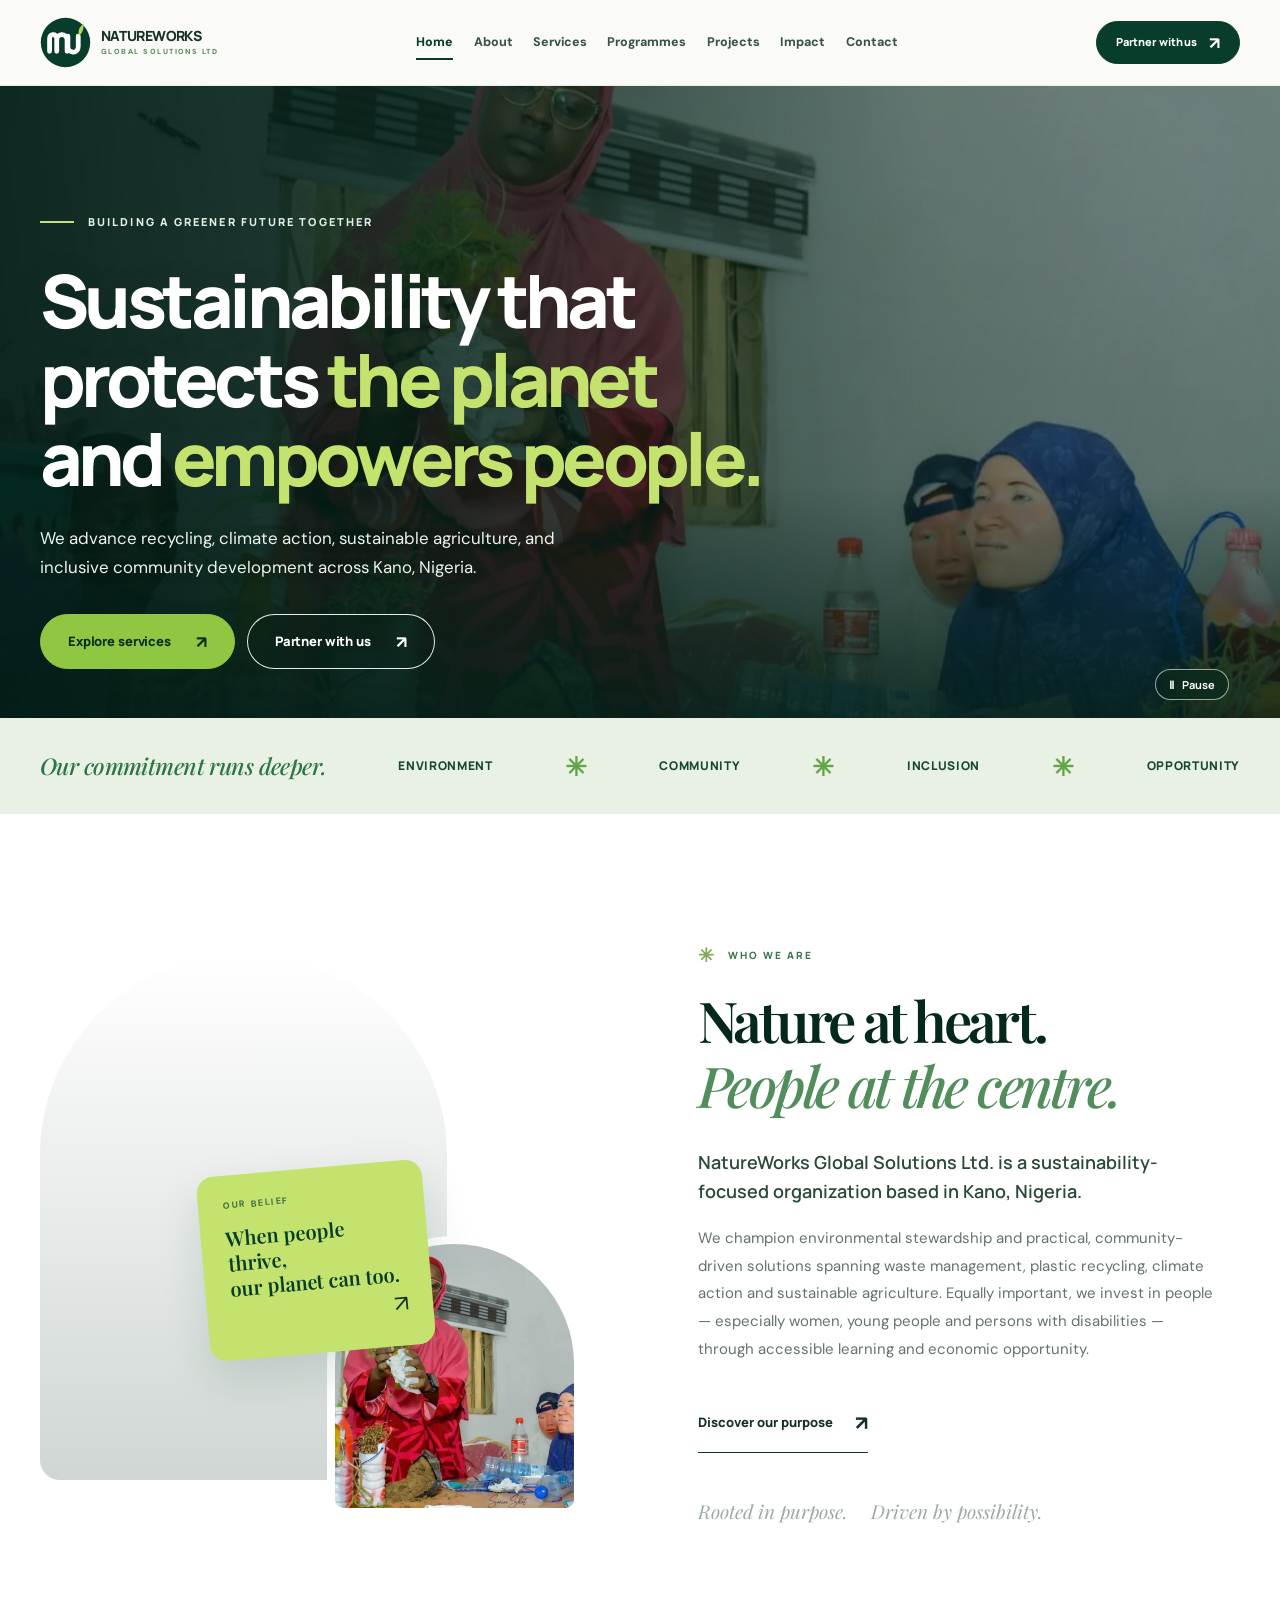
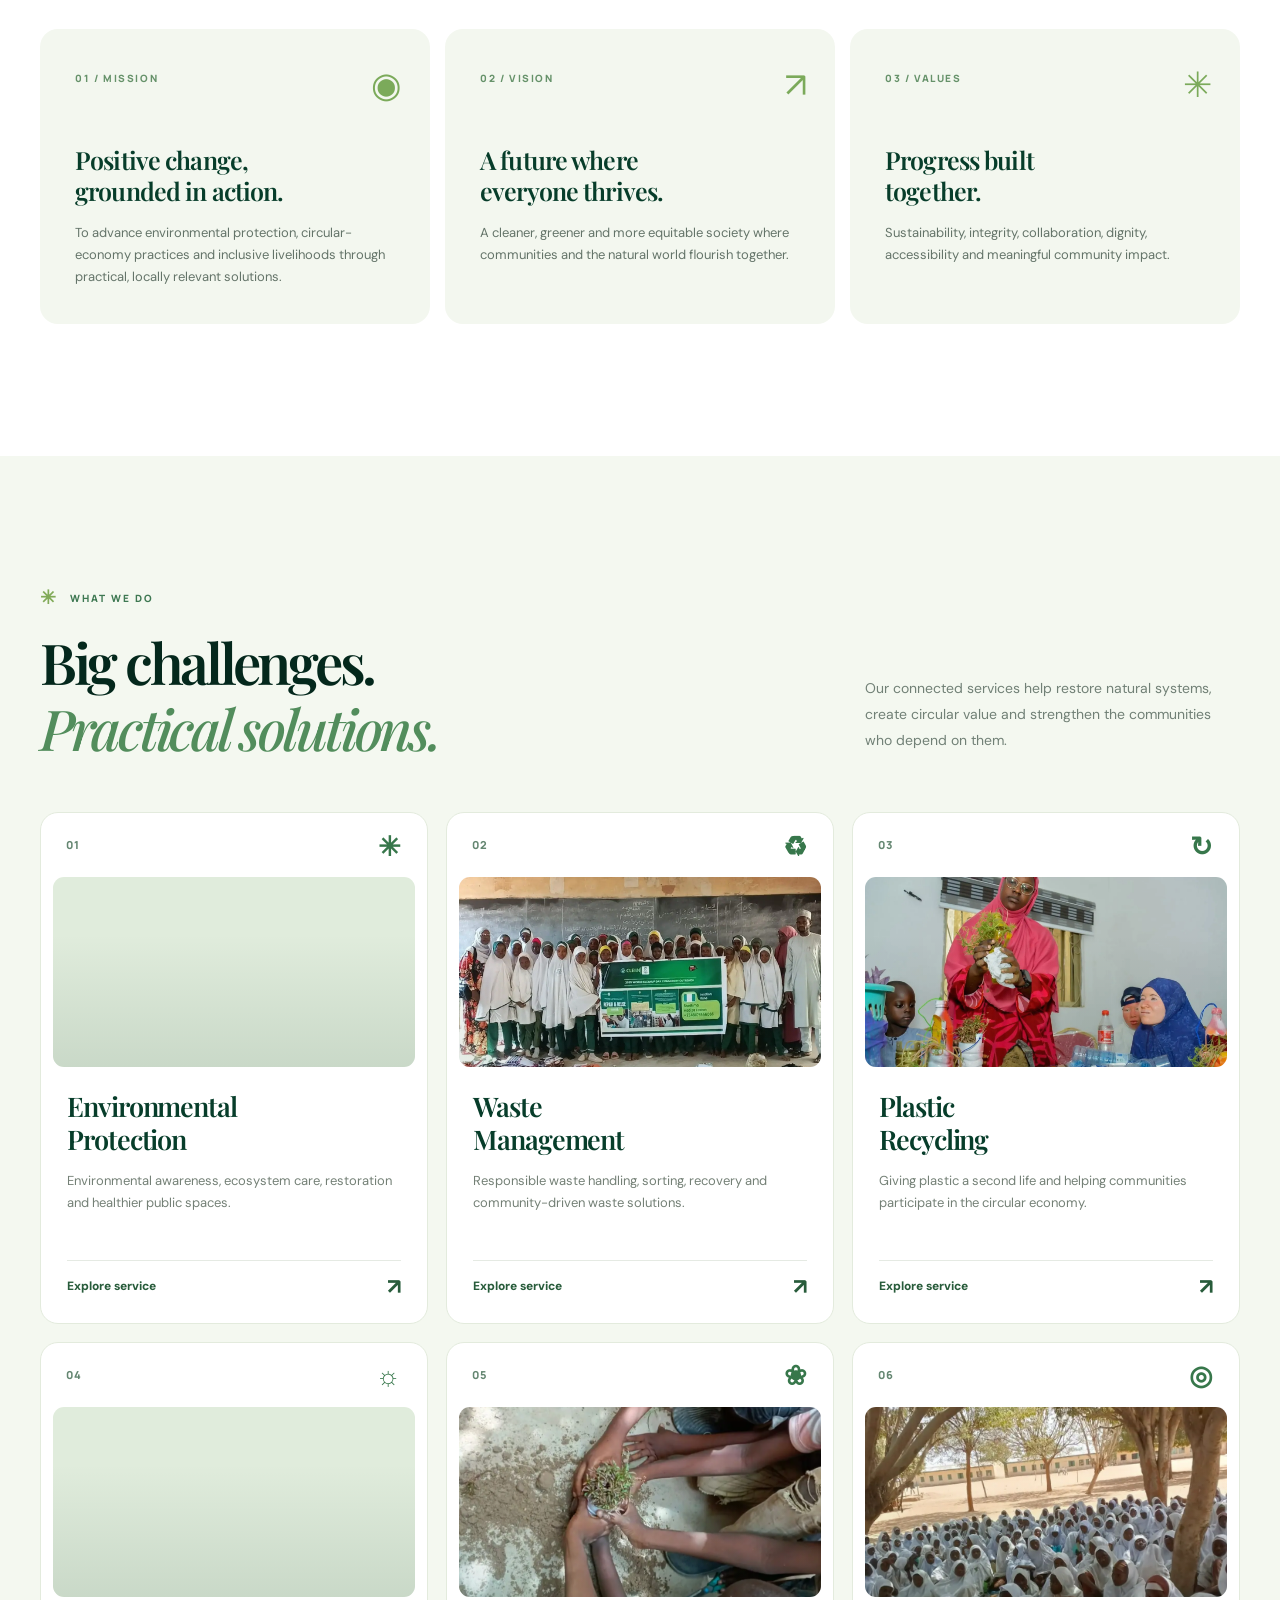
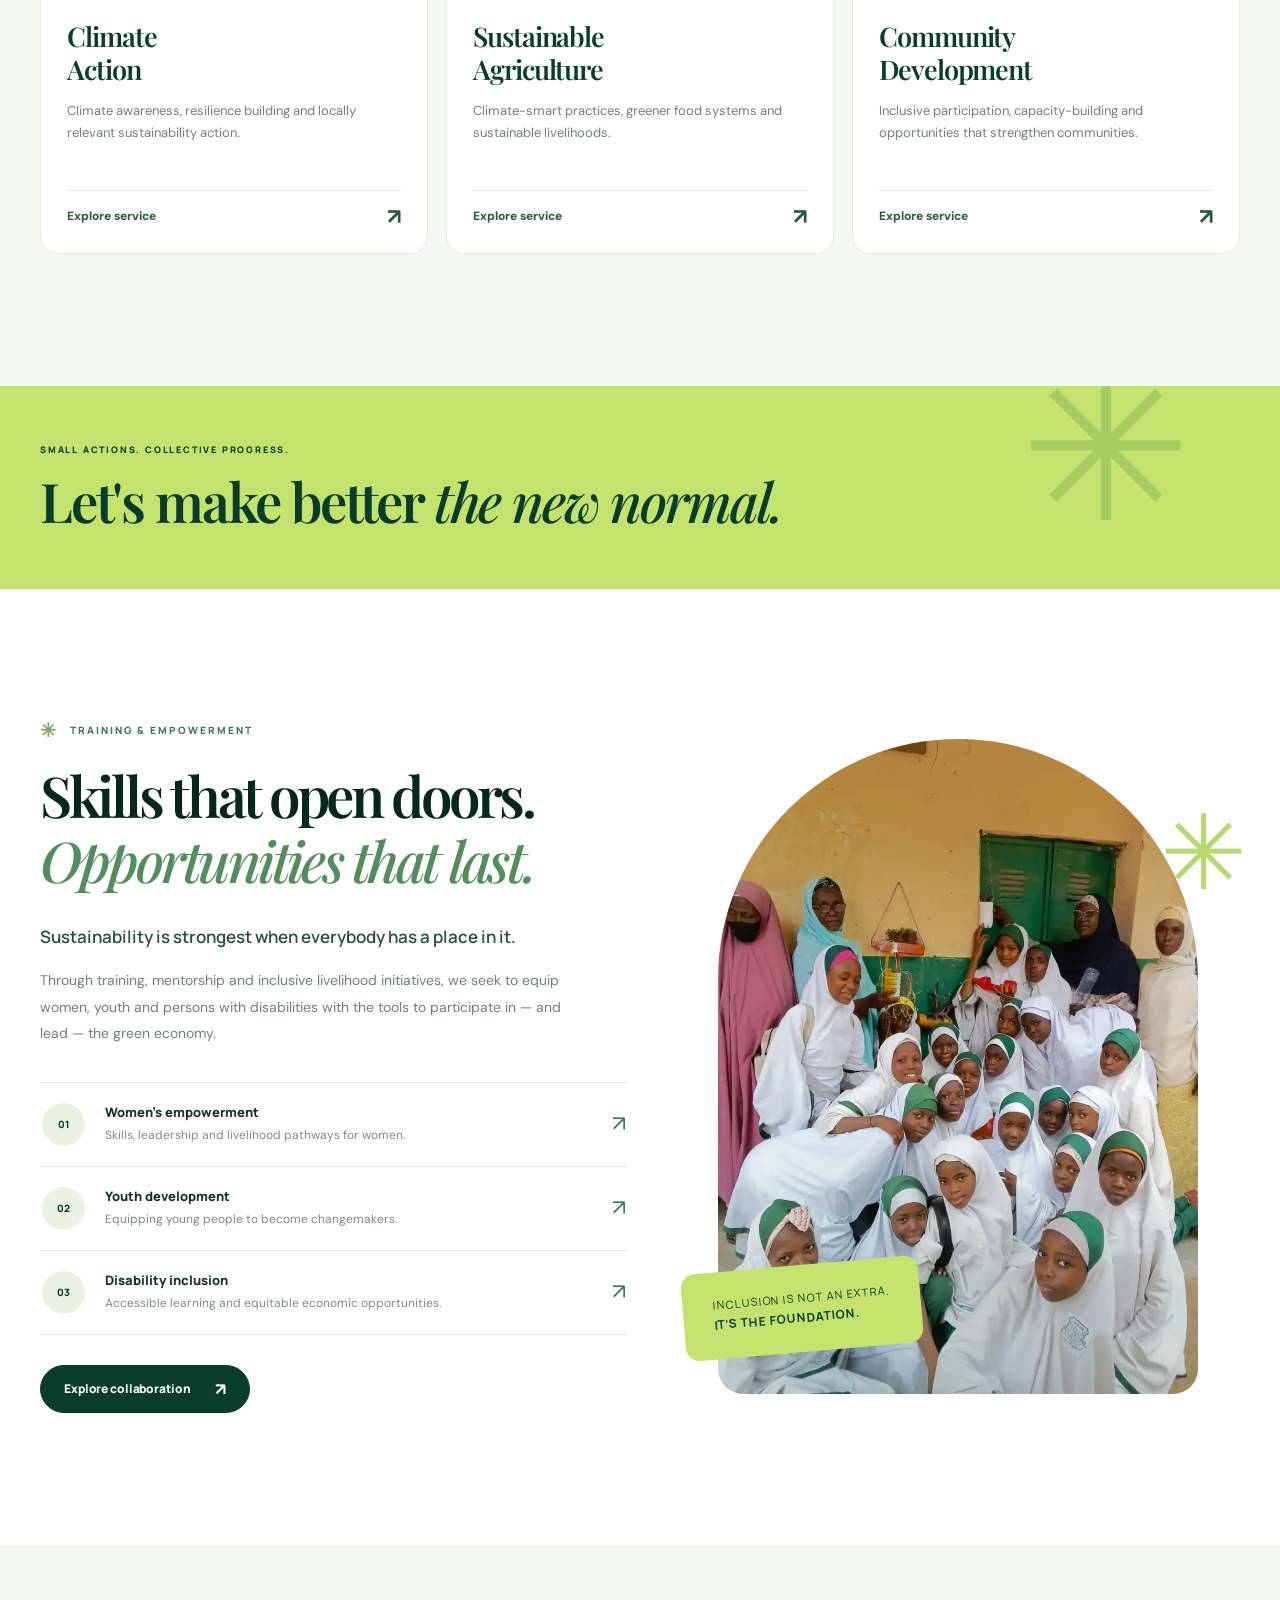
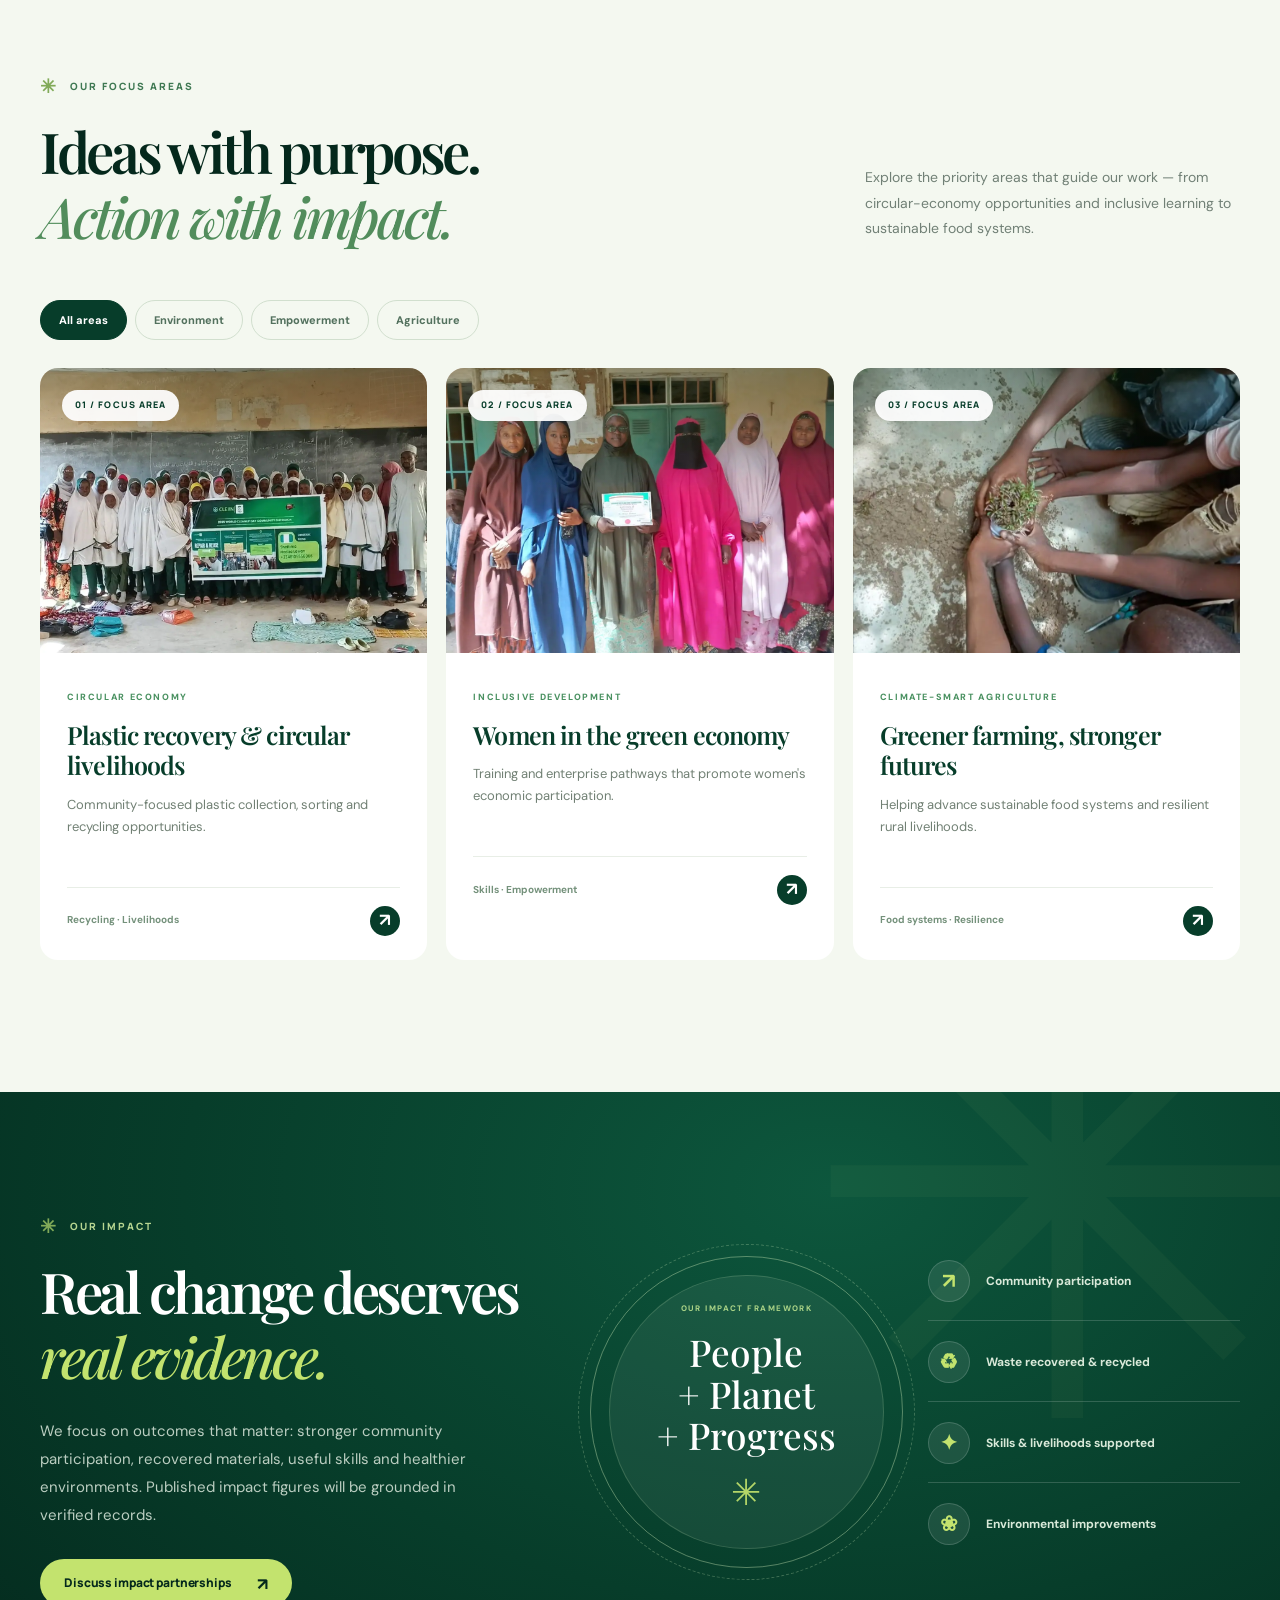
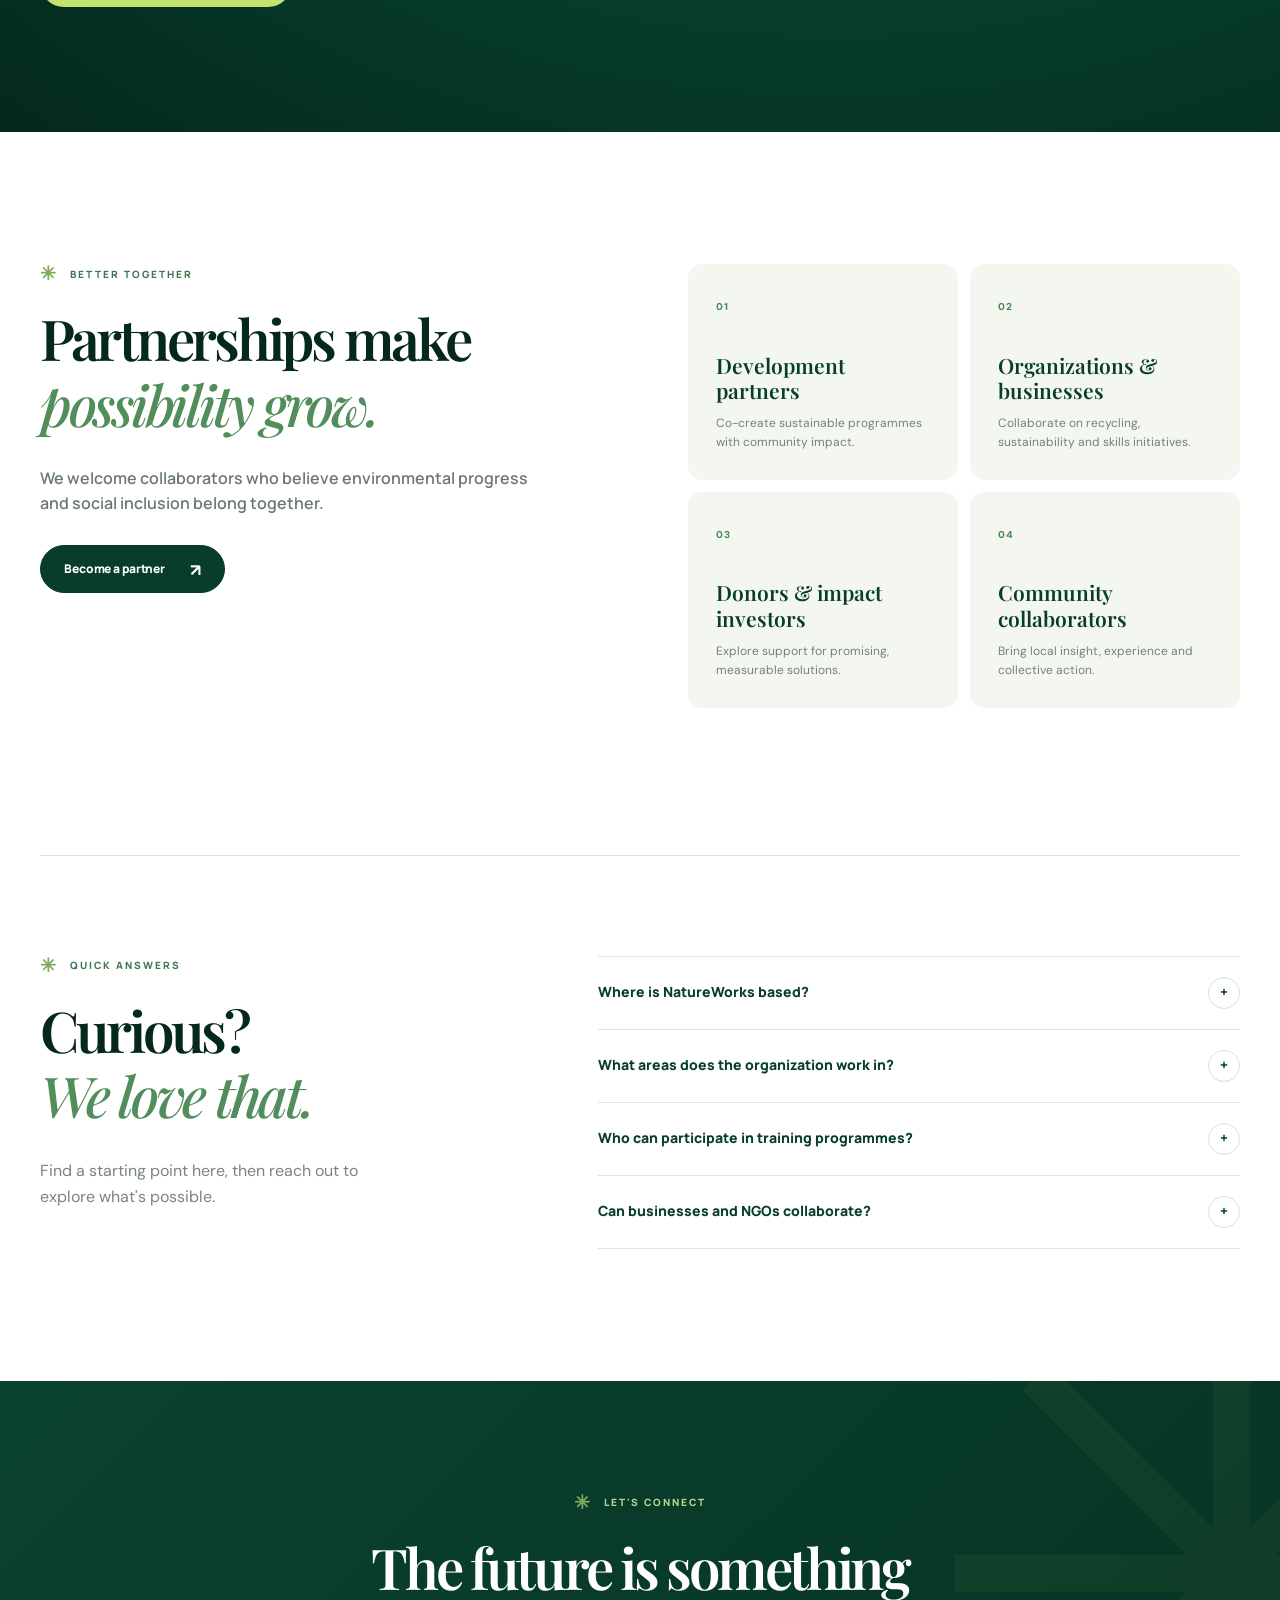
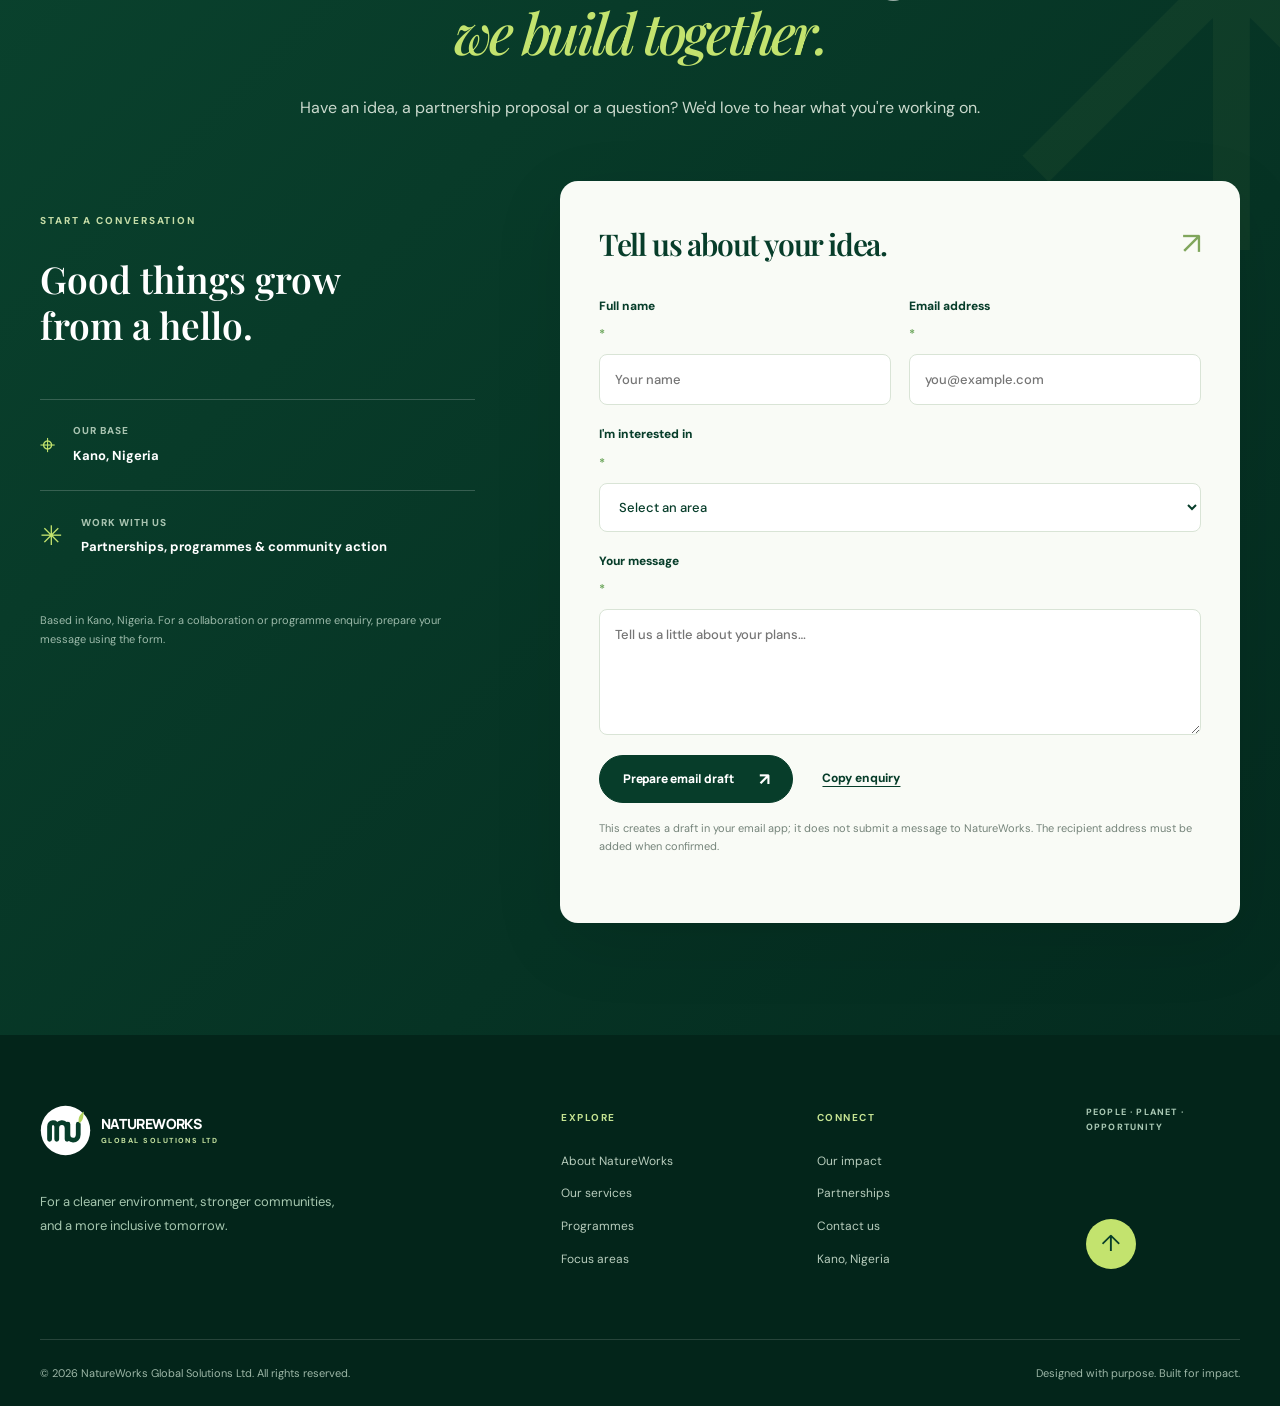
==== commit cd8b401e: "polish: authentic project imagery, clear site copy, SEO and accessible slider controls" ====
--- a/index.html
+++ b/index.html
@@ -10,6 +10,13 @@
   <meta property="og:description" content="Building a greener, more inclusive future through sustainability, recycling, empowerment and community action.">
   <title>NatureWorks Global Solutions Ltd. — A Greener, More Inclusive Future</title>
   <link rel="icon" href="assets/favicon.svg" type="image/svg+xml">
+  <link rel="canonical" href="https://nine-rouge-mu.vercel.app/">
+  <link rel="preload" as="image" href="assets/natureworks-hero.webp" fetchpriority="high">
+  <meta name="robots" content="index, follow, max-image-preview:large">
+  <meta property="og:url" content="https://nine-rouge-mu.vercel.app/">
+  <meta property="og:image" content="https://nine-rouge-mu.vercel.app/assets/natureworks-slide-09.webp">
+  <meta property="og:image:alt" content="NatureWorks community members at an environmental activity in Kano, Nigeria.">
+  <meta name="twitter:card" content="summary_large_image">
   <link rel="preconnect" href="https://fonts.googleapis.com">
   <link rel="preconnect" href="https://fonts.gstatic.com" crossorigin>
   <link href="https://fonts.googleapis.com/css2?family=DM+Sans:wght@400;500;600;700;800&family=Manrope:wght@400;500;600;700;800&family=Playfair+Display:wght@500;600;700&display=swap" rel="stylesheet">
@@ -67,6 +74,7 @@
           </div>
         </div>
       </div>
+      <button class="hero-motion-toggle" id="hero-motion-toggle" type="button" aria-pressed="false" aria-label="Pause background slideshow"><span aria-hidden="true">Ⅱ</span><span class="hero-motion-label">Pause</span></button>
     </section>
     
     <section class="value-band" aria-label="Our focus"><div class="container value-band-inner">
@@ -104,7 +112,7 @@
     </div></section>
 
     <section class="section projects" id="projects" aria-labelledby="projects-title"><div class="container">
-      <div class="section-head"><div><p class="section-label"><span class="label-mark">✳</span> OUR FOCUS AREAS</p><h2 class="section-heading" id="projects-title">Ideas with purpose.<br><em>Action with impact.</em></h2></div><p>Discover the kinds of projects and programmes that shape the NatureWorks mission. Specific project case studies will be added as verified details become available.</p></div>
+      <div class="section-head"><div><p class="section-label"><span class="label-mark">✳</span> OUR FOCUS AREAS</p><h2 class="section-heading" id="projects-title">Ideas with purpose.<br><em>Action with impact.</em></h2></div><p>Explore the priority areas that guide our work — from circular-economy opportunities and inclusive learning to sustainable food systems.</p></div>
       <div class="filter-row" role="group" aria-label="Filter focus areas"><button type="button" class="filter-chip selected" data-filter="all" aria-pressed="true">All areas</button><button type="button" class="filter-chip" data-filter="environment" aria-pressed="false">Environment</button><button type="button" class="filter-chip" data-filter="empowerment" aria-pressed="false">Empowerment</button><button type="button" class="filter-chip" data-filter="agriculture" aria-pressed="false">Agriculture</button></div>
       <div class="projects-grid">
         <article class="project-card" data-category="environment" data-reveal><div class="project-photo project-plastic"><span class="project-index">01 / FOCUS AREA</span></div><div class="project-content"><span class="project-type">CIRCULAR ECONOMY</span><h3>Plastic recovery & circular livelihoods</h3><p>Community-focused plastic collection, sorting and recycling opportunities.</p><span class="project-bottom"><span>Recycling · Livelihoods</span><span aria-hidden="true">↗</span></span></div></article>
@@ -113,13 +121,13 @@
       </div>
     </div></section>
 
-    <section class="impact" id="impact" aria-labelledby="impact-title"><div class="container impact-grid"><div data-reveal><p class="section-label light-label"><span class="label-mark">✳</span> OUR IMPACT</p><h2 class="section-heading" id="impact-title">Real change deserves <em>real evidence.</em></h2><p>We believe progress should be transparent. As programmes grow, this space will share verified outcomes, stories and environmental results — rather than unconfirmed numbers.</p><a class="button button-light" href="#contact">Discuss impact partnerships <span aria-hidden="true">↗</span></a></div><div class="impact-right" data-reveal><div class="impact-ring"><div><span>OUR IMPACT FRAMEWORK</span><strong>People<br>+ Planet<br>+ Progress</strong><span class="impact-asterisk">✳</span></div></div><div class="impact-measures"><div><span class="measure-icon">↗</span><span>Community participation</span></div><div><span class="measure-icon">♻</span><span>Waste recovered & recycled</span></div><div><span class="measure-icon">✦</span><span>Skills & livelihoods supported</span></div><div><span class="measure-icon">❀</span><span>Environmental improvements</span></div></div></div></div></section>
+    <section class="impact" id="impact" aria-labelledby="impact-title"><div class="container impact-grid"><div data-reveal><p class="section-label light-label"><span class="label-mark">✳</span> OUR IMPACT</p><h2 class="section-heading" id="impact-title">Real change deserves <em>real evidence.</em></h2><p>We focus on outcomes that matter: stronger community participation, recovered materials, useful skills and healthier environments. Published impact figures will be grounded in verified records.</p><a class="button button-light" href="#contact">Discuss impact partnerships <span aria-hidden="true">↗</span></a></div><div class="impact-right" data-reveal><div class="impact-ring"><div><span>OUR IMPACT FRAMEWORK</span><strong>People<br>+ Planet<br>+ Progress</strong><span class="impact-asterisk">✳</span></div></div><div class="impact-measures"><div><span class="measure-icon">↗</span><span>Community participation</span></div><div><span class="measure-icon">♻</span><span>Waste recovered & recycled</span></div><div><span class="measure-icon">✦</span><span>Skills & livelihoods supported</span></div><div><span class="measure-icon">❀</span><span>Environmental improvements</span></div></div></div></div></section>
 
     <section class="section partners" aria-labelledby="partners-title"><div class="container"><div class="partners-grid"><div data-reveal><p class="section-label"><span class="label-mark">✳</span> BETTER TOGETHER</p><h2 class="section-heading" id="partners-title">Partnerships make<br><em>possibility grow.</em></h2><p class="section-lead">We welcome collaborators who believe environmental progress and social inclusion belong together.</p><a href="#contact" class="button button-dark">Become a partner <span aria-hidden="true">↗</span></a></div><div class="partner-types" data-reveal><div><span>01</span><h3>Development partners</h3><p>Co-create sustainable programmes with community impact.</p></div><div><span>02</span><h3>Organizations & businesses</h3><p>Collaborate on recycling, sustainability and skills initiatives.</p></div><div><span>03</span><h3>Donors & impact investors</h3><p>Explore support for promising, measurable solutions.</p></div><div><span>04</span><h3>Community collaborators</h3><p>Bring local insight, experience and collective action.</p></div></div></div></div></section>
 
     <section class="section faq" aria-labelledby="faq-title"><div class="container faq-grid"><div><p class="section-label"><span class="label-mark">✳</span> QUICK ANSWERS</p><h2 class="section-heading" id="faq-title">Curious?<br><em>We love that.</em></h2><p>Find a starting point here, then reach out to explore what's possible.</p></div><div class="faq-list"><details><summary>Where is NatureWorks based? <span aria-hidden="true">+</span></summary><p>NatureWorks Global Solutions Ltd. is based in Kano, Nigeria, and focuses on community-driven sustainability initiatives.</p></details><details><summary>What areas does the organization work in? <span aria-hidden="true">+</span></summary><p>Environmental protection, waste management, plastic recycling, climate action, sustainable agriculture, and inclusive community development.</p></details><details><summary>Who can participate in training programmes? <span aria-hidden="true">+</span></summary><p>NatureWorks prioritizes inclusive opportunities, including pathways for women, youth and persons with disabilities. Programme-specific requirements and availability will be shared when confirmed.</p></details><details><summary>Can businesses and NGOs collaborate? <span aria-hidden="true">+</span></summary><p>Yes. The organization welcomes partnership conversations with businesses, development organizations, donors, investors and community groups.</p></details></div></div></section>
 
-    <section class="contact-section" id="contact" aria-labelledby="contact-title"><div class="container"><div class="contact-head"><p class="section-label light-label"><span class="label-mark">✳</span> LET'S CONNECT</p><h2 class="section-heading" id="contact-title">The future is something<br><em>we build together.</em></h2><p>Have an idea, a partnership proposal or a question? We'd love to hear what you're working on.</p></div><div class="contact-grid"><div class="contact-info"><span class="contact-info-title">START A CONVERSATION</span><h3>Good things grow<br>from a hello.</h3><div class="contact-info-row"><span>⌖</span><div><small>OUR BASE</small><strong>Kano, Nigeria</strong></div></div><div class="contact-info-row"><span>✳</span><div><small>WORK WITH US</small><strong>Partnerships, programmes & community action</strong></div></div><p class="contact-note">Official email and telephone details will be added once provided by NatureWorks.</p></div><form class="contact-form" id="contact-form" novalidate><div class="form-top"><h3>Tell us about your idea.</h3><span>↗</span></div><div class="form-row"><label>Full name <span>*</span><input type="text" name="name" placeholder="Your name" required maxlength="120" autocomplete="name"></label><label>Email address <span>*</span><input type="email" name="email" placeholder="you@example.com" required maxlength="180" autocomplete="email"></label></div><label>I'm interested in <span>*</span><select name="interest" required><option value="">Select an area</option><option>Partnership / collaboration</option><option>Training programmes</option><option>Recycling & waste management</option><option>Climate & agriculture</option><option>Donation / investment</option><option>General enquiry</option></select></label><label>Your message <span>*</span><textarea name="message" rows="4" placeholder="Tell us a little about your plans…" required minlength="10" maxlength="4000"></textarea></label><div class="form-actions"><button class="button button-dark" type="submit">Prepare email draft <span aria-hidden="true">↗</span></button><button class="copy-button" type="button" id="copy-enquiry">Copy enquiry</button></div><p class="form-disclaimer">This creates a draft in your email app; it does not submit a message to NatureWorks. The recipient address must be added when confirmed.</p><p class="form-status" id="form-status" role="status" aria-live="polite"></p></form></div></div></section>
+    <section class="contact-section" id="contact" aria-labelledby="contact-title"><div class="container"><div class="contact-head"><p class="section-label light-label"><span class="label-mark">✳</span> LET'S CONNECT</p><h2 class="section-heading" id="contact-title">The future is something<br><em>we build together.</em></h2><p>Have an idea, a partnership proposal or a question? We'd love to hear what you're working on.</p></div><div class="contact-grid"><div class="contact-info"><span class="contact-info-title">START A CONVERSATION</span><h3>Good things grow<br>from a hello.</h3><div class="contact-info-row"><span>⌖</span><div><small>OUR BASE</small><strong>Kano, Nigeria</strong></div></div><div class="contact-info-row"><span>✳</span><div><small>WORK WITH US</small><strong>Partnerships, programmes & community action</strong></div></div><p class="contact-note">Based in Kano, Nigeria. For a collaboration or programme enquiry, prepare your message using the form.</p></div><form class="contact-form" id="contact-form" novalidate><div class="form-top"><h3>Tell us about your idea.</h3><span>↗</span></div><div class="form-row"><label>Full name <span>*</span><input type="text" name="name" placeholder="Your name" required maxlength="120" autocomplete="name"></label><label>Email address <span>*</span><input type="email" name="email" placeholder="you@example.com" required maxlength="180" autocomplete="email"></label></div><label>I'm interested in <span>*</span><select name="interest" required><option value="">Select an area</option><option>Partnership / collaboration</option><option>Training programmes</option><option>Recycling & waste management</option><option>Climate & agriculture</option><option>Donation / investment</option><option>General enquiry</option></select></label><label>Your message <span>*</span><textarea name="message" rows="4" placeholder="Tell us a little about your plans…" required minlength="10" maxlength="4000"></textarea></label><div class="form-actions"><button class="button button-dark" type="submit">Prepare email draft <span aria-hidden="true">↗</span></button><button class="copy-button" type="button" id="copy-enquiry">Copy enquiry</button></div><p class="form-disclaimer">This creates a draft in your email app; it does not submit a message to NatureWorks. The recipient address must be added when confirmed.</p><p class="form-status" id="form-status" role="status" aria-live="polite"></p></form></div></div></section>
   </main>
   <footer class="footer"><div class="container"><div class="footer-main"><div class="footer-brand-col"><a href="#home" class="brand brand-footer" aria-label="NatureWorks home"><span class="brand-mark" aria-hidden="true"><svg viewBox="0 0 64 64" fill="none"><circle cx="32" cy="32" r="31" fill="#fff"/><path d="M12 43V27c0-6 8-7 9 0v16M21 29c0-8 12-10 13 0v14M35 24v13c0 9 13 10 13 0V24" stroke="#073d2a" stroke-width="6" stroke-linecap="round" stroke-linejoin="round"/><path d="M49 23c-2-8 2-12 6-15-1 7 0 11-6 15Z" fill="#B2D45F"/></svg></span><span class="brand-words"><strong>NATUREWORKS</strong><small>GLOBAL SOLUTIONS LTD</small></span></a><p>For a cleaner environment, stronger communities, and a more inclusive tomorrow.</p></div><div class="footer-links"><h4>EXPLORE</h4><a href="#about">About NatureWorks</a><a href="#services">Our services</a><a href="#programmes">Programmes</a><a href="#projects">Focus areas</a></div><div class="footer-links"><h4>CONNECT</h4><a href="#impact">Our impact</a><a href="#contact">Partnerships</a><a href="#contact">Contact us</a><span>Kano, Nigeria</span></div><div class="footer-final"><span>PEOPLE · PLANET · OPPORTUNITY</span><a href="#home" class="back-top" aria-label="Back to top">↑</a></div></div><div class="footer-bottom"><span>© <span id="year"></span> NatureWorks Global Solutions Ltd. All rights reserved.</span><span>Designed with purpose. Built for impact.</span></div></div></footer>
 </body>
--- a/assets/styles.css
+++ b/assets/styles.css
@@ -96,7 +96,7 @@
 .about-grid{display:grid;grid-template-columns:1fr 1fr;gap:clamp(60px,9vw,140px);align-items:center}
 .about-visual{position:relative;min-height:560px}
 .about-image-main{height:525px;width:75%;border-radius:200px 200px 20px 20px;background:linear-gradient(180deg,transparent,#00291630),url('https://images.unsplash.com/photo-1441974231531-c6227db76b6e?auto=format&fit=crop&w=900&q=85') center/cover}
-.about-image-secondary{position:absolute;bottom:-1px;right:0;height:280px;width:47%;border-radius:155px 155px 20px 20px;border:8px solid #fff;background:url('https://images.unsplash.com/photo-1416879595882-3373a0480b5b?auto=format&fit=crop&w=700&q=85') center/cover}
+.about-image-secondary{position:absolute;bottom:-1px;right:0;height:280px;width:47%;border-radius:155px 155px 20px 20px;border:8px solid #fff;background:url('natureworks-slide-02.webp') center/cover}
 .about-float{position:absolute;left:30%;top:38%;width:226px;min-height:140px;padding:23px 25px;border-radius:17px;background:var(--lime);box-shadow:0 20px 45px rgba(6,53,30,.13);display:flex;flex-direction:column;justify-content:center;transform:rotate(-5deg)}
 .about-float b{font-size:9px;letter-spacing:.18em;color:#416e3f;margin-bottom:12px}
 .about-float span{font:600 20px/1.25 var(--display);color:var(--forest)}
@@ -126,11 +126,11 @@
 .service-art{height:190px;margin:0 12px;border-radius:11px;background-position:center;background-size:cover;position:relative;overflow:hidden}
 .service-art::after{content:"";position:absolute;inset:0;background:linear-gradient(0deg,rgba(0,47,23,.10),transparent 70%)}
 .service-art-forest{background-image:url('https://images.unsplash.com/photo-1441974231531-c6227db76b6e?auto=format&fit=crop&w=850&q=80')}
-.service-art-waste{background-image:url('https://images.unsplash.com/photo-1532996122724-e3c354a0b15b?auto=format&fit=crop&w=850&q=80')}
-.service-art-recycle{background-image:url('https://images.unsplash.com/photo-1605600659873-d808a13e4d9a?auto=format&fit=crop&w=850&q=80')}
+.service-art-waste{background-image:url('natureworks-slide-03.webp')}
+.service-art-recycle{background-image:url('natureworks-slide-02.webp')}
 .service-art-climate{background-image:url('https://images.unsplash.com/photo-1466611653911-95081537e5b7?auto=format&fit=crop&w=850&q=80')}
-.service-art-agri{background-image:url('https://images.unsplash.com/photo-1416879595882-3373a0480b5b?auto=format&fit=crop&w=850&q=80')}
-.service-art-people{background-image:url('https://images.unsplash.com/photo-1529156069898-49953e39b3ac?auto=format&fit=crop&w=850&q=80')}
+.service-art-agri{background-image:url('natureworks-slide-05.webp')}
+.service-art-people{background-image:url('natureworks-slide-06.webp')}
 .service-bottom{padding:23px 26px 25px}
 .service-bottom h3{font:600 27px/1.22 var(--display);letter-spacing:-.04em;color:var(--forest);margin:0 0 14px}
 .service-bottom p{font-size:13px;line-height:1.7;color:#748076;min-height:65px;margin:0 0 25px}
@@ -154,7 +154,7 @@
 .programme-list p{margin:0;color:#7f8b82;font-size:12px}
 .programme-arrow{margin-left:auto;font-size:22px;color:#317a50}
 .programme-visual{position:relative;height:655px;min-width:0}
-.programme-photo{position:absolute;inset:0 8% 0 0;border-radius:240px 240px 25px 25px;background:linear-gradient(180deg,transparent 50%,rgba(2,42,18,.20)),url('https://images.unsplash.com/photo-1529156069898-49953e39b3ac?auto=format&fit=crop&w=1050&q=85') center/cover}
+.programme-photo{position:absolute;inset:0 8% 0 0;border-radius:240px 240px 25px 25px;background:linear-gradient(180deg,transparent 50%,rgba(2,42,18,.20)),url('natureworks-slide-04.webp') center/cover}
 .programme-tag{position:absolute;bottom:42px;left:-35px;background:var(--lime);padding:24px 30px;border-radius:14px;transform:rotate(-5deg);font-family:var(--ui);font-size:11px;line-height:1.7;letter-spacing:.09em;color:var(--forest)}
 .programme-tag b{font-size:12px}
 .programme-flower{position:absolute;right:-7px;top:30px;font-size:104px;color:#b8d86f}
@@ -168,9 +168,9 @@
 .project-card[hidden]{display:none!important}
 .project-photo{height:285px;position:relative;background-position:center;background-size:cover}
 .project-photo::after{position:absolute;content:"";inset:0;background:linear-gradient(180deg,rgba(2,37,22,.38),transparent 45%)}
-.project-plastic{background-image:url('https://images.unsplash.com/photo-1532996122724-e3c354a0b15b?auto=format&fit=crop&w=950&q=85')}
-.project-women{background-image:url('https://images.unsplash.com/photo-1529156069898-49953e39b3ac?auto=format&fit=crop&w=950&q=85')}
-.project-farms{background-image:url('https://images.unsplash.com/photo-1416879595882-3373a0480b5b?auto=format&fit=crop&w=950&q=85')}
+.project-plastic{background-image:url('natureworks-slide-03.webp')}
+.project-women{background-image:url('natureworks-slide-07.webp')}
+.project-farms{background-image:url('natureworks-slide-05.webp')}
 .project-index{position:absolute;z-index:2;top:22px;left:22px;background:rgba(255,255,255,.93);border-radius:30px;padding:8px 13px;color:var(--forest);font-family:var(--ui);font-size:9px;letter-spacing:.12em;font-weight:800}
 .project-content{padding:29px 27px 24px}
 .project-type{font-size:9px;letter-spacing:.18em;font-weight:800;color:#4a9161}
@@ -605,3 +605,28 @@
 @media(prefers-reduced-motion:reduce){
   .hero-slideshow .hero-slide{transition:none;transform:none}
 }
+
+/* Real NatureWorks photography and accessible slideshow controls */
+.service-art,.project-photo,.programme-photo,.about-image-secondary{background-color:#e0ecdc}
+.programme-photo{background-position:50% 32%}
+.project-plastic{background-position:center 42%}
+.project-women{background-position:50% 39%}
+.project-farms{background-position:center 45%}
+.about-image-secondary{background-position:center 44%}
+.service-art-people{background-position:50% 32%}
+.hero-motion-toggle{
+  position:absolute;right:clamp(18px,4vw,60px);bottom:18px;z-index:3;
+  display:flex;align-items:center;gap:8px;border:1px solid rgba(255,255,255,.6);
+  border-radius:999px;padding:7px 13px;background:rgba(5,38,25,.56);color:#fff;
+  font:700 11px var(--ui);backdrop-filter:blur(6px);-webkit-backdrop-filter:blur(6px);
+  transition:background .2s,border-color .2s;
+}
+.hero-motion-toggle:hover{background:rgba(5,38,25,.87)}
+.hero-motion-toggle:focus-visible{outline:3px solid #c3e36e;outline-offset:3px}
+.hero-motion-toggle[aria-pressed=true]{border-color:#c3e36e;color:#e0f3cc}
+@media(max-width:760px){
+  .project-photo{height:245px}
+  .programme-photo{background-position:50% 35%}
+  .project-women{background-position:50% 31%}
+  .hero-motion-toggle{right:16px;bottom:10px;padding:6px 11px;font-size:10px}
+}
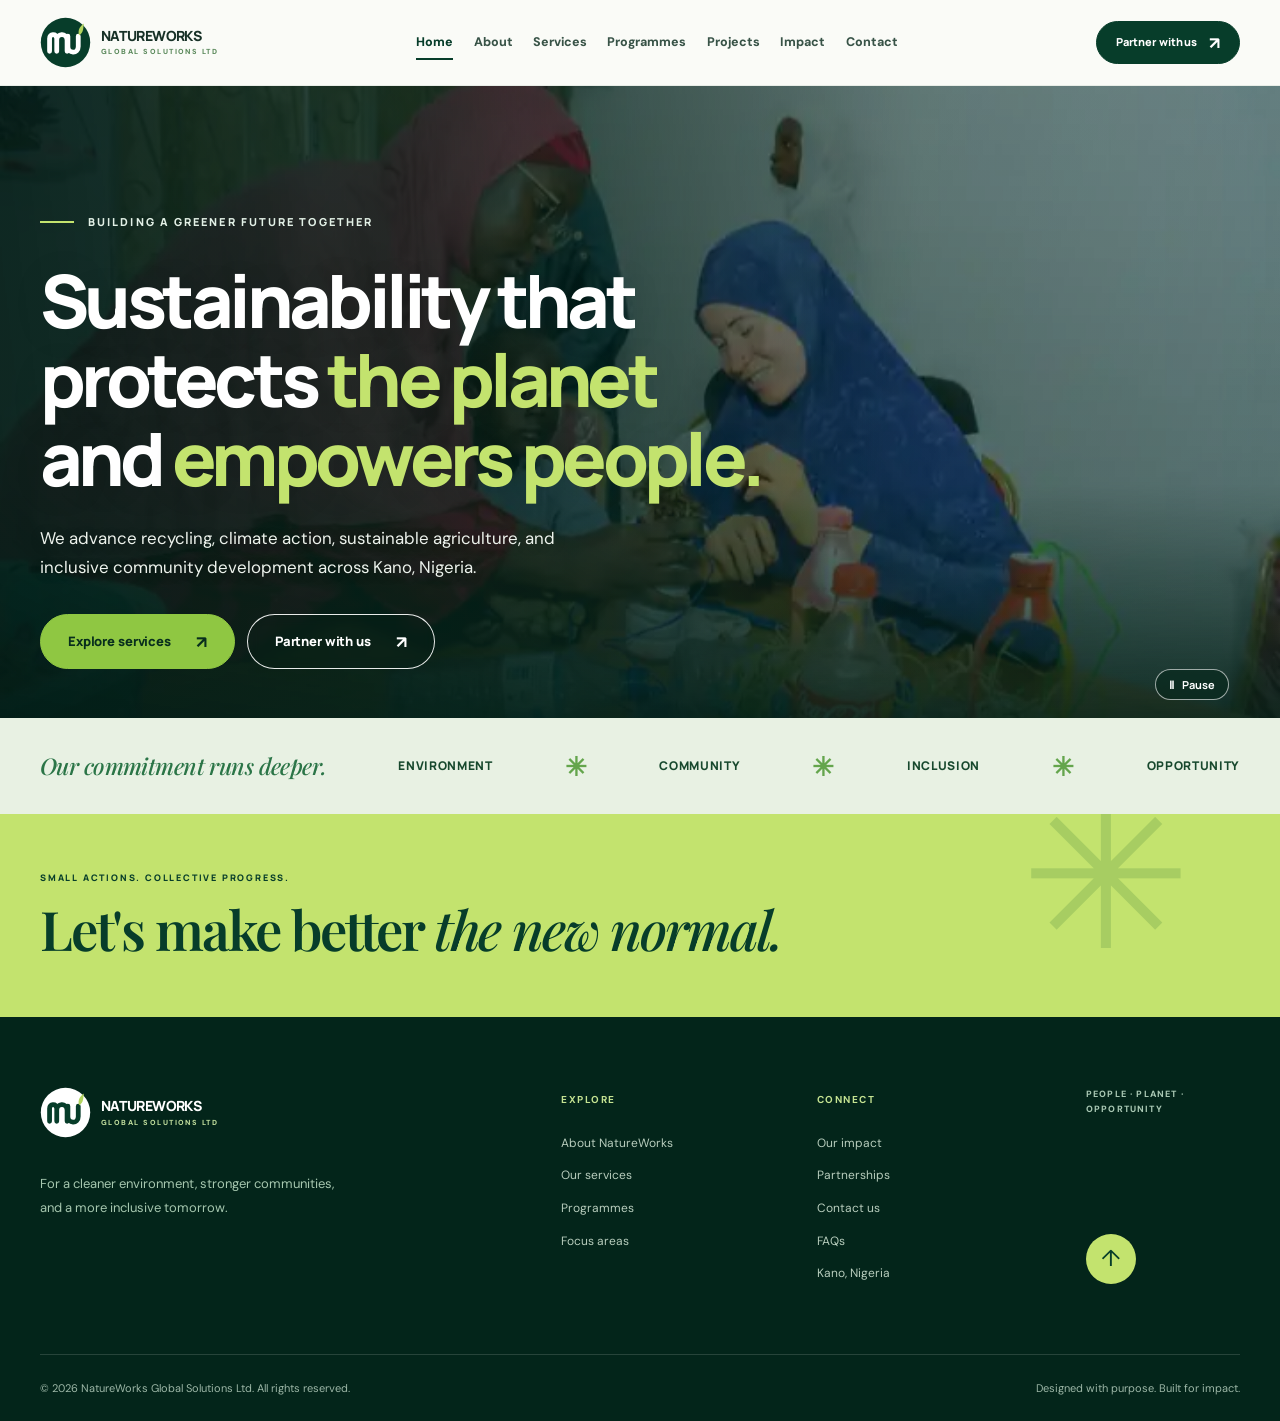
==== commit 1a37ed74: "feat: split NatureWorks into dedicated responsive pages with shared navigation" ====
--- a/index.html
+++ b/index.html
@@ -4,11 +4,11 @@
   <meta charset="UTF-8">
   <meta name="viewport" content="width=device-width, initial-scale=1">
   <meta name="theme-color" content="#073d2a">
-  <meta name="description" content="NatureWorks Global Solutions Ltd. advances environmental protection, recycling, climate action, sustainable agriculture, and inclusive livelihoods in Kano, Nigeria.">
+  <meta name="description" content="Discover NatureWorks' work in sustainability, circular economy and community development in Kano, Nigeria.">
   <meta property="og:type" content="website">
-  <meta property="og:title" content="NatureWorks Global Solutions | People. Planet. Possibility.">
-  <meta property="og:description" content="Building a greener, more inclusive future through sustainability, recycling, empowerment and community action.">
-  <title>NatureWorks Global Solutions Ltd. — A Greener, More Inclusive Future</title>
+  <meta property="og:title" content="Home | NatureWorks Global Solutions">
+  <meta property="og:description" content="Discover NatureWorks' work in sustainability, circular economy and community development in Kano, Nigeria.">
+  <title>Home | NatureWorks Global Solutions Ltd.</title>
   <link rel="icon" href="assets/favicon.svg" type="image/svg+xml">
   <link rel="canonical" href="https://nine-rouge-mu.vercel.app/">
   <link rel="preload" as="image" href="assets/natureworks-hero.webp" fetchpriority="high">
@@ -24,28 +24,28 @@
   <script defer src="assets/app.js"></script>
   <script type="application/ld+json">{"@context":"https://schema.org","@type":"Organization","name":"NatureWorks Global Solutions Ltd.","description":"A sustainability-focused organization working in environmental protection, waste management, plastic recycling, climate action, sustainable agriculture and inclusive community development.","address":{"@type":"PostalAddress","addressLocality":"Kano","addressCountry":"NG"}}</script>
 </head>
-<body>
+<body id="top" data-page="home">
   <a class="skip-link" href="#main">Skip to content</a>
   <header class="site-header" id="site-header">
     <div class="container nav-shell">
-      <a href="#home" class="brand" aria-label="NatureWorks Global Solutions - Home">
+      <a href="index.html" class="brand" aria-label="NatureWorks Global Solutions - Home">
         <span class="brand-mark" aria-hidden="true"><svg viewBox="0 0 64 64" fill="none"><circle cx="32" cy="32" r="31" fill="#073d2a"/><path d="M12 43V27c0-6 8-7 9 0v16M21 29c0-8 12-10 13 0v14M35 24v13c0 9 13 10 13 0V24" stroke="#fff" stroke-width="6" stroke-linecap="round" stroke-linejoin="round"/><path d="M49 23c-2-8 2-12 6-15-1 7 0 11-6 15Z" fill="#B2D45F"/></svg></span>
         <span class="brand-words"><strong>NATUREWORKS</strong><small>GLOBAL SOLUTIONS LTD</small></span>
       </a>
       <nav class="desktop-nav" aria-label="Main navigation">
-        <a class="nav-link active" href="#home">Home</a>
-        <a class="nav-link" href="#about">About</a>
-        <a class="nav-link" href="#services">Services</a>
-        <a class="nav-link" href="#programmes">Programmes</a>
-        <a class="nav-link" href="#projects">Projects</a>
-        <a class="nav-link" href="#impact">Impact</a>
-        <a class="nav-link" href="#contact">Contact</a>
+        <a class="nav-link active" aria-current="page" href="index.html">Home</a>
+        <a class="nav-link" href="about.html">About</a>
+        <a class="nav-link" href="services.html">Services</a>
+        <a class="nav-link" href="programmes.html">Programmes</a>
+        <a class="nav-link" href="projects.html">Projects</a>
+        <a class="nav-link" href="impact.html">Impact</a>
+        <a class="nav-link" href="contact.html">Contact</a>
       </nav>
-      <a class="button button-dark nav-cta" href="#contact">Partner with us <span aria-hidden="true">↗</span></a>
+      <a class="button button-dark nav-cta" href="partners.html">Partner with us <span aria-hidden="true">↗</span></a>
       <button class="menu-toggle" id="menu-toggle" type="button" aria-label="Open navigation" aria-expanded="false" aria-controls="mobile-nav"><span></span><span></span><span></span></button>
     </div>
     <nav class="mobile-nav" id="mobile-nav" aria-label="Mobile navigation" hidden>
-      <a href="#home">Home <span>01</span></a><a href="#about">About us <span>02</span></a><a href="#services">Our services <span>03</span></a><a href="#programmes">Programmes <span>04</span></a><a href="#projects">Projects <span>05</span></a><a href="#impact">Our impact <span>06</span></a><a href="#contact">Get in touch <span>07</span></a>
+      <a href="index.html">Home <span>01</span></a><a href="about.html">About us <span>02</span></a><a href="services.html">Our services <span>03</span></a><a href="programmes.html">Programmes <span>04</span></a><a href="projects.html">Projects <span>05</span></a><a href="impact.html">Our impact <span>06</span></a><a href="contact.html">Get in touch <span>07</span></a><a href="partners.html">Partnerships <span>08</span></a><a href="faq.html">FAQs <span>09</span></a>
       <p>PEOPLE · PLANET · OPPORTUNITY</p>
     </nav>
   </header>
@@ -69,66 +69,18 @@
           <h1 id="hero-title">Sustainability that protects <span class="hero-green">the planet</span> and <span class="hero-green">empowers people.</span></h1>
           <p class="hero-intro">We advance recycling, climate action, sustainable agriculture, and inclusive community development across Kano, Nigeria.</p>
           <div class="hero-buttons">
-            <a class="button button-lime button-lg" href="#services">Explore services <span aria-hidden="true">↗</span></a>
-            <a class="button button-glass button-lg" href="#contact">Partner with us <span aria-hidden="true">↗</span></a>
+            <a class="button button-lime button-lg" href="services.html">Explore services <span aria-hidden="true">↗</span></a>
+            <a class="button button-glass button-lg" href="contact.html">Partner with us <span aria-hidden="true">↗</span></a>
           </div>
         </div>
       </div>
       <button class="hero-motion-toggle" id="hero-motion-toggle" type="button" aria-pressed="false" aria-label="Pause background slideshow"><span aria-hidden="true">Ⅱ</span><span class="hero-motion-label">Pause</span></button>
     </section>
-    
     <section class="value-band" aria-label="Our focus"><div class="container value-band-inner">
       <span class="value-intro">Our commitment runs deeper.</span><span>Environment</span><span class="value-dot">✳</span><span>Community</span><span class="value-dot">✳</span><span>Inclusion</span><span class="value-dot">✳</span><span>Opportunity</span>
     </div></section>
-
-    <section class="section about" id="about" aria-labelledby="about-title"><div class="container">
-      <div class="about-grid">
-        <div class="about-visual" data-reveal><div class="about-image-main" role="img" aria-label="Lush green leaves and nature"></div><div class="about-image-secondary" role="img" aria-label="Hands holding a small plant in soil"></div><div class="about-float"><b>OUR BELIEF</b><span>When people thrive,<br>our planet can too.</span><i aria-hidden="true">↗</i></div></div>
-        <div class="about-content" data-reveal><p class="section-label"><span class="label-mark">✳</span> WHO WE ARE</p><h2 id="about-title" class="section-heading">Nature at heart.<br><em>People at the centre.</em></h2><p class="section-lead">NatureWorks Global Solutions Ltd. is a sustainability-focused organization based in Kano, Nigeria.</p><p>We champion environmental stewardship and practical, community-driven solutions spanning waste management, plastic recycling, climate action and sustainable agriculture. Equally important, we invest in people — especially women, young people and persons with disabilities — through accessible learning and economic opportunity.</p><a href="#mission" class="text-link">Discover our purpose <span aria-hidden="true">↗</span></a><div class="about-signature"><span>Rooted in purpose.</span><span>Driven by possibility.</span></div></div>
-      </div>
-      <div class="mission-cards" id="mission">
-        <article class="mission-card" data-reveal><span class="mission-num">01 / MISSION</span><span class="mission-symbol" aria-hidden="true">◉</span><h3>Positive change,<br>grounded in action.</h3><p>To advance environmental protection, circular-economy practices and inclusive livelihoods through practical, locally relevant solutions.</p></article>
-        <article class="mission-card" data-reveal><span class="mission-num">02 / VISION</span><span class="mission-symbol" aria-hidden="true">↗</span><h3>A future where<br>everyone thrives.</h3><p>A cleaner, greener and more equitable society where communities and the natural world flourish together.</p></article>
-        <article class="mission-card" data-reveal><span class="mission-num">03 / VALUES</span><span class="mission-symbol" aria-hidden="true">✳</span><h3>Progress built<br>together.</h3><p>Sustainability, integrity, collaboration, dignity, accessibility and meaningful community impact.</p></article>
-      </div>
-    </div></section>
-
-    <section class="section services" id="services" aria-labelledby="services-title"><div class="container">
-      <div class="section-head"><div><p class="section-label"><span class="label-mark">✳</span> WHAT WE DO</p><h2 class="section-heading" id="services-title">Big challenges.<br><em>Practical solutions.</em></h2></div><p>Our connected services help restore natural systems, create circular value and strengthen the communities who depend on them.</p></div>
-      <div class="services-grid">
-        <article class="service-card service-leaf" data-reveal><div class="service-top"><span>01</span><span class="service-icon">✳</span></div><div class="service-art service-art-forest"></div><div class="service-bottom"><h3>Environmental<br>Protection</h3><p>Environmental awareness, ecosystem care, restoration and healthier public spaces.</p><a href="#contact" aria-label="Enquire about Environmental Protection">Explore service <span>↗</span></a></div></article>
-        <article class="service-card" data-reveal><div class="service-top"><span>02</span><span class="service-icon">♻</span></div><div class="service-art service-art-waste"></div><div class="service-bottom"><h3>Waste<br>Management</h3><p>Responsible waste handling, sorting, recovery and community-driven waste solutions.</p><a href="#contact" aria-label="Enquire about Waste Management">Explore service <span>↗</span></a></div></article>
-        <article class="service-card" data-reveal><div class="service-top"><span>03</span><span class="service-icon">↻</span></div><div class="service-art service-art-recycle"></div><div class="service-bottom"><h3>Plastic<br>Recycling</h3><p>Giving plastic a second life and helping communities participate in the circular economy.</p><a href="#contact" aria-label="Enquire about Plastic Recycling">Explore service <span>↗</span></a></div></article>
-        <article class="service-card" data-reveal><div class="service-top"><span>04</span><span class="service-icon">☼</span></div><div class="service-art service-art-climate"></div><div class="service-bottom"><h3>Climate<br>Action</h3><p>Climate awareness, resilience building and locally relevant sustainability action.</p><a href="#contact" aria-label="Enquire about Climate Action">Explore service <span>↗</span></a></div></article>
-        <article class="service-card" data-reveal><div class="service-top"><span>05</span><span class="service-icon">❀</span></div><div class="service-art service-art-agri"></div><div class="service-bottom"><h3>Sustainable<br>Agriculture</h3><p>Climate-smart practices, greener food systems and sustainable livelihoods.</p><a href="#contact" aria-label="Enquire about Sustainable Agriculture">Explore service <span>↗</span></a></div></article>
-        <article class="service-card" data-reveal><div class="service-top"><span>06</span><span class="service-icon">◎</span></div><div class="service-art service-art-people"></div><div class="service-bottom"><h3>Community<br>Development</h3><p>Inclusive participation, capacity-building and opportunities that strengthen communities.</p><a href="#contact" aria-label="Enquire about Community Development">Explore service <span>↗</span></a></div></article>
-      </div>
-    </div></section>
-
     <section class="feature-break" aria-label="Our message"><div class="container"><span>SMALL ACTIONS. COLLECTIVE PROGRESS.</span><strong>Let's make better <em>the new normal.</em></strong><span class="feature-leaf" aria-hidden="true">✳</span></div></section>
-
-    <section class="section programmes" id="programmes" aria-labelledby="programmes-title"><div class="container">
-      <div class="programmes-grid"><div class="programme-copy" data-reveal><p class="section-label"><span class="label-mark">✳</span> TRAINING & EMPOWERMENT</p><h2 class="section-heading" id="programmes-title">Skills that open doors.<br><em>Opportunities that last.</em></h2><p class="section-lead">Sustainability is strongest when everybody has a place in it.</p><p>Through training, mentorship and inclusive livelihood initiatives, we seek to equip women, youth and persons with disabilities with the tools to participate in — and lead — the green economy.</p><div class="programme-list"><div><span class="programme-icon">01</span><div><h3>Women's empowerment</h3><p>Skills, leadership and livelihood pathways for women.</p></div><span class="programme-arrow">↗</span></div><div><span class="programme-icon">02</span><div><h3>Youth development</h3><p>Equipping young people to become changemakers.</p></div><span class="programme-arrow">↗</span></div><div><span class="programme-icon">03</span><div><h3>Disability inclusion</h3><p>Accessible learning and equitable economic opportunities.</p></div><span class="programme-arrow">↗</span></div></div><a class="button button-dark" href="#contact">Explore collaboration <span aria-hidden="true">↗</span></a></div><div class="programme-visual" data-reveal><div class="programme-photo" role="img" aria-label="Community collaboration and learning"></div><div class="programme-tag">INCLUSION IS NOT AN EXTRA.<br><b>IT'S THE FOUNDATION.</b></div><div class="programme-flower" aria-hidden="true">✳</div></div></div>
-    </div></section>
-
-    <section class="section projects" id="projects" aria-labelledby="projects-title"><div class="container">
-      <div class="section-head"><div><p class="section-label"><span class="label-mark">✳</span> OUR FOCUS AREAS</p><h2 class="section-heading" id="projects-title">Ideas with purpose.<br><em>Action with impact.</em></h2></div><p>Explore the priority areas that guide our work — from circular-economy opportunities and inclusive learning to sustainable food systems.</p></div>
-      <div class="filter-row" role="group" aria-label="Filter focus areas"><button type="button" class="filter-chip selected" data-filter="all" aria-pressed="true">All areas</button><button type="button" class="filter-chip" data-filter="environment" aria-pressed="false">Environment</button><button type="button" class="filter-chip" data-filter="empowerment" aria-pressed="false">Empowerment</button><button type="button" class="filter-chip" data-filter="agriculture" aria-pressed="false">Agriculture</button></div>
-      <div class="projects-grid">
-        <article class="project-card" data-category="environment" data-reveal><div class="project-photo project-plastic"><span class="project-index">01 / FOCUS AREA</span></div><div class="project-content"><span class="project-type">CIRCULAR ECONOMY</span><h3>Plastic recovery & circular livelihoods</h3><p>Community-focused plastic collection, sorting and recycling opportunities.</p><span class="project-bottom"><span>Recycling · Livelihoods</span><span aria-hidden="true">↗</span></span></div></article>
-        <article class="project-card" data-category="empowerment" data-reveal><div class="project-photo project-women"><span class="project-index">02 / FOCUS AREA</span></div><div class="project-content"><span class="project-type">INCLUSIVE DEVELOPMENT</span><h3>Women in the green economy</h3><p>Training and enterprise pathways that promote women's economic participation.</p><span class="project-bottom"><span>Skills · Empowerment</span><span aria-hidden="true">↗</span></span></div></article>
-        <article class="project-card" data-category="agriculture" data-reveal><div class="project-photo project-farms"><span class="project-index">03 / FOCUS AREA</span></div><div class="project-content"><span class="project-type">CLIMATE-SMART AGRICULTURE</span><h3>Greener farming, stronger futures</h3><p>Helping advance sustainable food systems and resilient rural livelihoods.</p><span class="project-bottom"><span>Food systems · Resilience</span><span aria-hidden="true">↗</span></span></div></article>
-      </div>
-    </div></section>
-
-    <section class="impact" id="impact" aria-labelledby="impact-title"><div class="container impact-grid"><div data-reveal><p class="section-label light-label"><span class="label-mark">✳</span> OUR IMPACT</p><h2 class="section-heading" id="impact-title">Real change deserves <em>real evidence.</em></h2><p>We focus on outcomes that matter: stronger community participation, recovered materials, useful skills and healthier environments. Published impact figures will be grounded in verified records.</p><a class="button button-light" href="#contact">Discuss impact partnerships <span aria-hidden="true">↗</span></a></div><div class="impact-right" data-reveal><div class="impact-ring"><div><span>OUR IMPACT FRAMEWORK</span><strong>People<br>+ Planet<br>+ Progress</strong><span class="impact-asterisk">✳</span></div></div><div class="impact-measures"><div><span class="measure-icon">↗</span><span>Community participation</span></div><div><span class="measure-icon">♻</span><span>Waste recovered & recycled</span></div><div><span class="measure-icon">✦</span><span>Skills & livelihoods supported</span></div><div><span class="measure-icon">❀</span><span>Environmental improvements</span></div></div></div></div></section>
-
-    <section class="section partners" aria-labelledby="partners-title"><div class="container"><div class="partners-grid"><div data-reveal><p class="section-label"><span class="label-mark">✳</span> BETTER TOGETHER</p><h2 class="section-heading" id="partners-title">Partnerships make<br><em>possibility grow.</em></h2><p class="section-lead">We welcome collaborators who believe environmental progress and social inclusion belong together.</p><a href="#contact" class="button button-dark">Become a partner <span aria-hidden="true">↗</span></a></div><div class="partner-types" data-reveal><div><span>01</span><h3>Development partners</h3><p>Co-create sustainable programmes with community impact.</p></div><div><span>02</span><h3>Organizations & businesses</h3><p>Collaborate on recycling, sustainability and skills initiatives.</p></div><div><span>03</span><h3>Donors & impact investors</h3><p>Explore support for promising, measurable solutions.</p></div><div><span>04</span><h3>Community collaborators</h3><p>Bring local insight, experience and collective action.</p></div></div></div></div></section>
-
-    <section class="section faq" aria-labelledby="faq-title"><div class="container faq-grid"><div><p class="section-label"><span class="label-mark">✳</span> QUICK ANSWERS</p><h2 class="section-heading" id="faq-title">Curious?<br><em>We love that.</em></h2><p>Find a starting point here, then reach out to explore what's possible.</p></div><div class="faq-list"><details><summary>Where is NatureWorks based? <span aria-hidden="true">+</span></summary><p>NatureWorks Global Solutions Ltd. is based in Kano, Nigeria, and focuses on community-driven sustainability initiatives.</p></details><details><summary>What areas does the organization work in? <span aria-hidden="true">+</span></summary><p>Environmental protection, waste management, plastic recycling, climate action, sustainable agriculture, and inclusive community development.</p></details><details><summary>Who can participate in training programmes? <span aria-hidden="true">+</span></summary><p>NatureWorks prioritizes inclusive opportunities, including pathways for women, youth and persons with disabilities. Programme-specific requirements and availability will be shared when confirmed.</p></details><details><summary>Can businesses and NGOs collaborate? <span aria-hidden="true">+</span></summary><p>Yes. The organization welcomes partnership conversations with businesses, development organizations, donors, investors and community groups.</p></details></div></div></section>
-
-    <section class="contact-section" id="contact" aria-labelledby="contact-title"><div class="container"><div class="contact-head"><p class="section-label light-label"><span class="label-mark">✳</span> LET'S CONNECT</p><h2 class="section-heading" id="contact-title">The future is something<br><em>we build together.</em></h2><p>Have an idea, a partnership proposal or a question? We'd love to hear what you're working on.</p></div><div class="contact-grid"><div class="contact-info"><span class="contact-info-title">START A CONVERSATION</span><h3>Good things grow<br>from a hello.</h3><div class="contact-info-row"><span>⌖</span><div><small>OUR BASE</small><strong>Kano, Nigeria</strong></div></div><div class="contact-info-row"><span>✳</span><div><small>WORK WITH US</small><strong>Partnerships, programmes & community action</strong></div></div><p class="contact-note">Based in Kano, Nigeria. For a collaboration or programme enquiry, prepare your message using the form.</p></div><form class="contact-form" id="contact-form" novalidate><div class="form-top"><h3>Tell us about your idea.</h3><span>↗</span></div><div class="form-row"><label>Full name <span>*</span><input type="text" name="name" placeholder="Your name" required maxlength="120" autocomplete="name"></label><label>Email address <span>*</span><input type="email" name="email" placeholder="you@example.com" required maxlength="180" autocomplete="email"></label></div><label>I'm interested in <span>*</span><select name="interest" required><option value="">Select an area</option><option>Partnership / collaboration</option><option>Training programmes</option><option>Recycling & waste management</option><option>Climate & agriculture</option><option>Donation / investment</option><option>General enquiry</option></select></label><label>Your message <span>*</span><textarea name="message" rows="4" placeholder="Tell us a little about your plans…" required minlength="10" maxlength="4000"></textarea></label><div class="form-actions"><button class="button button-dark" type="submit">Prepare email draft <span aria-hidden="true">↗</span></button><button class="copy-button" type="button" id="copy-enquiry">Copy enquiry</button></div><p class="form-disclaimer">This creates a draft in your email app; it does not submit a message to NatureWorks. The recipient address must be added when confirmed.</p><p class="form-status" id="form-status" role="status" aria-live="polite"></p></form></div></div></section>
   </main>
-  <footer class="footer"><div class="container"><div class="footer-main"><div class="footer-brand-col"><a href="#home" class="brand brand-footer" aria-label="NatureWorks home"><span class="brand-mark" aria-hidden="true"><svg viewBox="0 0 64 64" fill="none"><circle cx="32" cy="32" r="31" fill="#fff"/><path d="M12 43V27c0-6 8-7 9 0v16M21 29c0-8 12-10 13 0v14M35 24v13c0 9 13 10 13 0V24" stroke="#073d2a" stroke-width="6" stroke-linecap="round" stroke-linejoin="round"/><path d="M49 23c-2-8 2-12 6-15-1 7 0 11-6 15Z" fill="#B2D45F"/></svg></span><span class="brand-words"><strong>NATUREWORKS</strong><small>GLOBAL SOLUTIONS LTD</small></span></a><p>For a cleaner environment, stronger communities, and a more inclusive tomorrow.</p></div><div class="footer-links"><h4>EXPLORE</h4><a href="#about">About NatureWorks</a><a href="#services">Our services</a><a href="#programmes">Programmes</a><a href="#projects">Focus areas</a></div><div class="footer-links"><h4>CONNECT</h4><a href="#impact">Our impact</a><a href="#contact">Partnerships</a><a href="#contact">Contact us</a><span>Kano, Nigeria</span></div><div class="footer-final"><span>PEOPLE · PLANET · OPPORTUNITY</span><a href="#home" class="back-top" aria-label="Back to top">↑</a></div></div><div class="footer-bottom"><span>© <span id="year"></span> NatureWorks Global Solutions Ltd. All rights reserved.</span><span>Designed with purpose. Built for impact.</span></div></div></footer>
+  <footer class="footer"><div class="container"><div class="footer-main"><div class="footer-brand-col"><a href="index.html" class="brand brand-footer" aria-label="NatureWorks home"><span class="brand-mark" aria-hidden="true"><svg viewBox="0 0 64 64" fill="none"><circle cx="32" cy="32" r="31" fill="#fff"/><path d="M12 43V27c0-6 8-7 9 0v16M21 29c0-8 12-10 13 0v14M35 24v13c0 9 13 10 13 0V24" stroke="#073d2a" stroke-width="6" stroke-linecap="round" stroke-linejoin="round"/><path d="M49 23c-2-8 2-12 6-15-1 7 0 11-6 15Z" fill="#B2D45F"/></svg></span><span class="brand-words"><strong>NATUREWORKS</strong><small>GLOBAL SOLUTIONS LTD</small></span></a><p>For a cleaner environment, stronger communities, and a more inclusive tomorrow.</p></div><div class="footer-links"><h4>EXPLORE</h4><a href="about.html">About NatureWorks</a><a href="services.html">Our services</a><a href="programmes.html">Programmes</a><a href="projects.html">Focus areas</a></div><div class="footer-links"><h4>CONNECT</h4><a href="impact.html">Our impact</a><a href="partners.html">Partnerships</a><a href="contact.html">Contact us</a><a href="faq.html">FAQs</a><span>Kano, Nigeria</span></div><div class="footer-final"><span>PEOPLE · PLANET · OPPORTUNITY</span><a href="#top" class="back-top" aria-label="Back to top">↑</a></div></div><div class="footer-bottom"><span>© <span id="year"></span> NatureWorks Global Solutions Ltd. All rights reserved.</span><span>Designed with purpose. Built for impact.</span></div></div></footer>
 </body>
 </html>
--- a/assets/styles.css
+++ b/assets/styles.css
@@ -630,3 +630,51 @@
   .project-women{background-position:50% 31%}
   .hero-motion-toggle{right:16px;bottom:10px;padding:6px 11px;font-size:10px}
 }
+
+
+/* Dedicated interior pages — compact editorial masthead and clear hierarchy */
+.interior-banner{
+  position:relative;
+  isolation:isolate;
+  overflow:hidden;
+  background:linear-gradient(115deg,#edf5e5 0%,#f9fbf5 65%,#d9ebcb 100%);
+  border-bottom:1px solid #dce8d6;
+}
+.interior-banner::before{
+  content:"";position:absolute;z-index:-1;right:-180px;top:-210px;
+  width:650px;height:650px;border-radius:50%;
+  background:radial-gradient(circle,#cce4ac90 0%,#e0efd270 42%,transparent 72%);
+}
+.interior-banner-inner{
+  position:relative;min-height:340px;padding-block:62px 72px;
+  display:flex;align-items:center;justify-content:space-between;
+}
+.interior-banner-left{position:relative;z-index:2;max-width:910px}
+.breadcrumb{
+  display:flex;align-items:center;gap:12px;margin-bottom:29px;
+  font:800 11px/1.5 var(--ui);letter-spacing:.02em;color:#51705b;
+}
+.breadcrumb a{color:#0f5133;text-decoration:underline;text-underline-offset:4px}
+.breadcrumb span[aria-current="page"]{color:#738b78}
+.interior-kicker{display:flex;align-items:center;gap:11px;margin:0 0 15px;color:#477c54;
+  font:800 10px/1.4 var(--ui);letter-spacing:.18em}
+.interior-dot{width:9px;height:9px;background:#80ba50;display:inline-block;flex:0 0 9px;border-radius:50%;box-shadow:0 0 0 5px #83c25922}
+.interior-banner h1{font:600 clamp(48px,5.5vw,82px)/1.08 var(--display);letter-spacing:-.058em;color:#073d2a;margin:0}
+.interior-subtitle{max-width:645px;margin:21px 0 0;color:#56705e;font-size:15px;line-height:1.8}
+.interior-banner-emblem{position:absolute;right:4%;bottom:-79px;font-size:310px;line-height:1;
+  transform:rotate(-14deg);color:#9dcf772c;pointer-events:none;user-select:none}
+.faq-standalone{padding-top:100px}
+.faq-standalone .faq-grid{padding-top:0;border-top:0}
+body[data-page="partners"] .nav-cta[aria-current="page"]{background:#4e8c4e}
+body[data-page="contact"] .contact-section{min-height:650px}
+body[data-page="impact"] .impact{min-height:580px}
+@media(max-width:760px){
+  .interior-banner-inner{min-height:250px;padding-top:42px;padding-bottom:45px}
+  .breadcrumb{margin-bottom:26px;font-size:10px}
+  .interior-kicker{font-size:9px;margin-bottom:15px}
+  .interior-banner h1{font-size:clamp(39px,9.3vw,57px)}
+  .interior-subtitle{font-size:13px;line-height:1.7;margin-top:16px;max-width:420px}
+  .interior-banner-emblem{font-size:170px;bottom:-42px;right:-18px}
+  .faq-standalone{padding-top:70px}
+  body[data-page="contact"] .contact-section{min-height:0}
+}
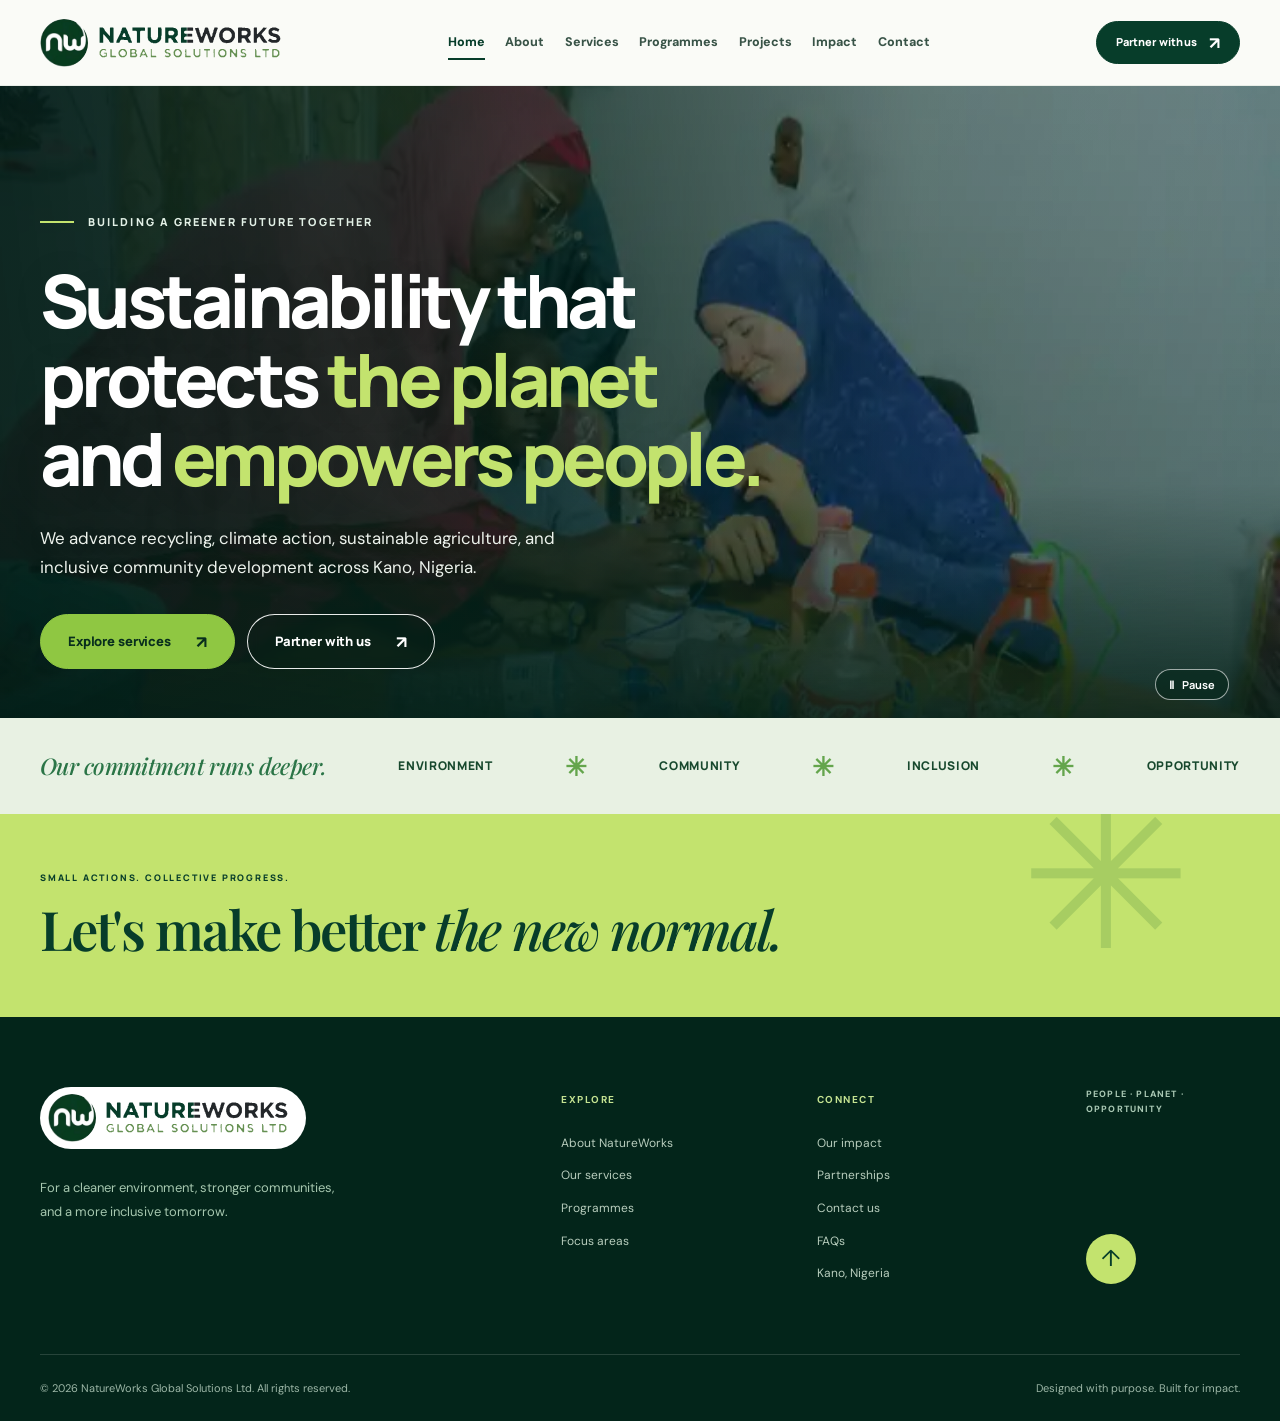
==== commit 310eb579: "brand: use supplied original NatureWorks JPEG exactly, without modification" ====
--- a/index.html
+++ b/index.html
@@ -9,7 +9,7 @@
   <meta property="og:title" content="Home | NatureWorks Global Solutions">
   <meta property="og:description" content="Discover NatureWorks' work in sustainability, circular economy and community development in Kano, Nigeria.">
   <title>Home | NatureWorks Global Solutions Ltd.</title>
-  <link rel="icon" href="assets/favicon.svg" type="image/svg+xml">
+  <link rel="icon" href="assets/natureworks-original-exact.jpg" type="image/jpeg">
   <link rel="canonical" href="https://nine-rouge-mu.vercel.app/">
   <link rel="preload" as="image" href="assets/natureworks-hero.webp" fetchpriority="high">
   <meta name="robots" content="index, follow, max-image-preview:large">
--- a/assets/styles.css
+++ b/assets/styles.css
@@ -678,3 +678,55 @@
   .faq-standalone{padding-top:70px}
   body[data-page="contact"] .contact-section{min-height:0}
 }
+
+
+/* Authentic NatureWorks identity — traced directly from the official supplied artwork.
+   These assets are served locally from the GitHub repository, not from stock graphics. */
+.site-header .brand,.footer .brand{gap:9px}
+.brand-mark{
+  display:block;
+  width:48px;height:48px;min-width:48px;flex:0 0 48px;
+  background:url("natureworks-original-mark.svg") center center / contain no-repeat;
+}
+.brand-mark svg{visibility:hidden}
+.brand-words{
+  display:block;
+  width:185px;height:43px;min-width:0;flex:0 0 185px;
+  background:url("natureworks-original-wordmark.svg") left center / contain no-repeat;
+}
+.brand-words strong,.brand-words small{visibility:hidden}
+.footer .brand-footer{
+  background:#fff;
+  border-radius:999px;
+  width:max-content;
+  max-width:100%;
+  padding:7px 17px 7px 8px;
+  gap:8px;
+}
+@media(max-width:1200px){
+  .brand-mark{width:44px;height:44px;min-width:44px;flex-basis:44px}
+  .brand-words{width:170px;height:40px;flex-basis:170px}
+}
+@media(max-width:760px){
+  .site-header .brand{gap:7px}
+  .brand-mark{width:43px;height:43px;min-width:43px;flex-basis:43px}
+  .brand-words{width:167px;height:38px;flex-basis:167px}
+}
+@media(max-width:390px){
+  .brand-mark{width:39px;height:39px;min-width:39px;flex-basis:39px}
+  .brand-words{width:151px;height:35px;flex-basis:151px}
+  .footer .brand-words{width:151px;height:35px;flex-basis:151px}
+}
+
+/* Display the EXACT uploaded NatureWorks JPEG — no redrawing, recoloring,
+   vector tracing, or recompression. Only its browser display size is controlled. */
+.site-header .brand-mark,
+.footer .brand-mark{
+  background-image:url("natureworks-original-exact.jpg");
+  background-repeat:no-repeat;
+  background-size:310% auto;
+  background-position:center 80%;
+  border-radius:50%;
+  overflow:hidden;
+  background-color:#fff;
+}
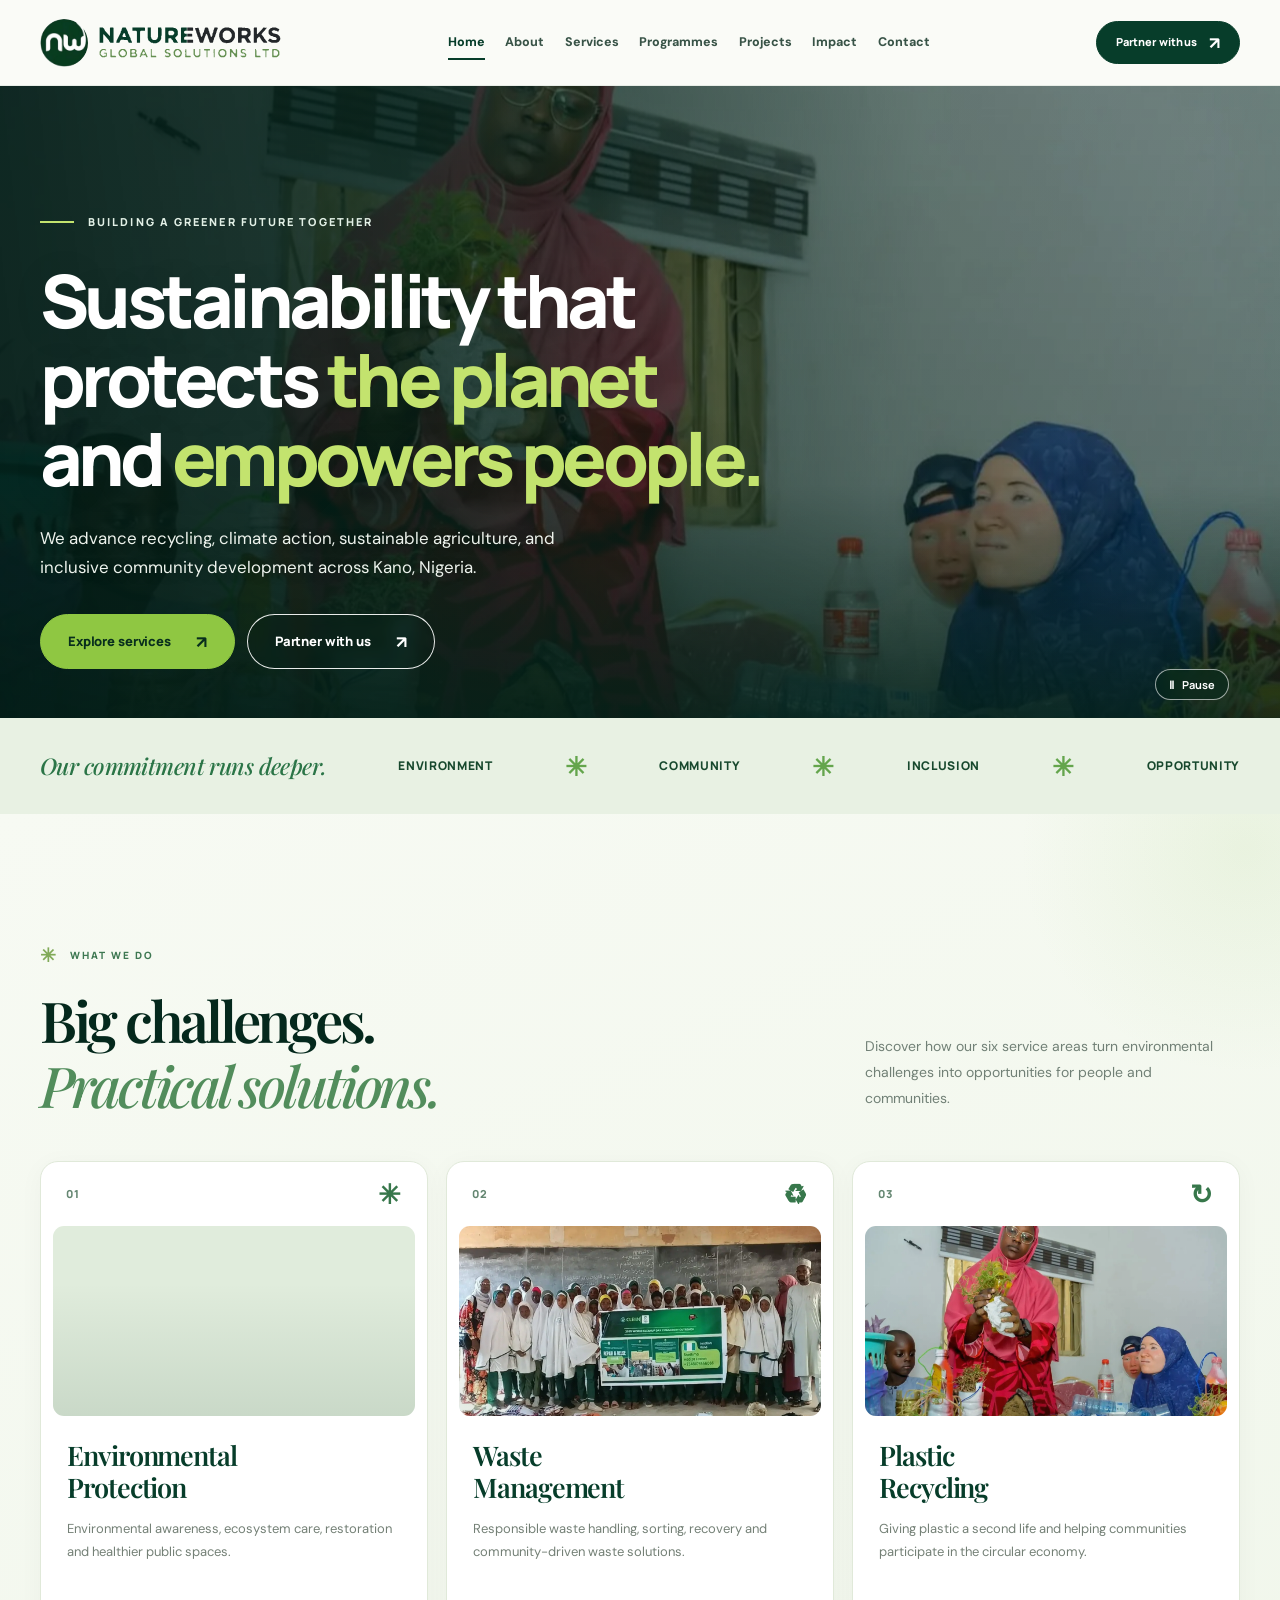
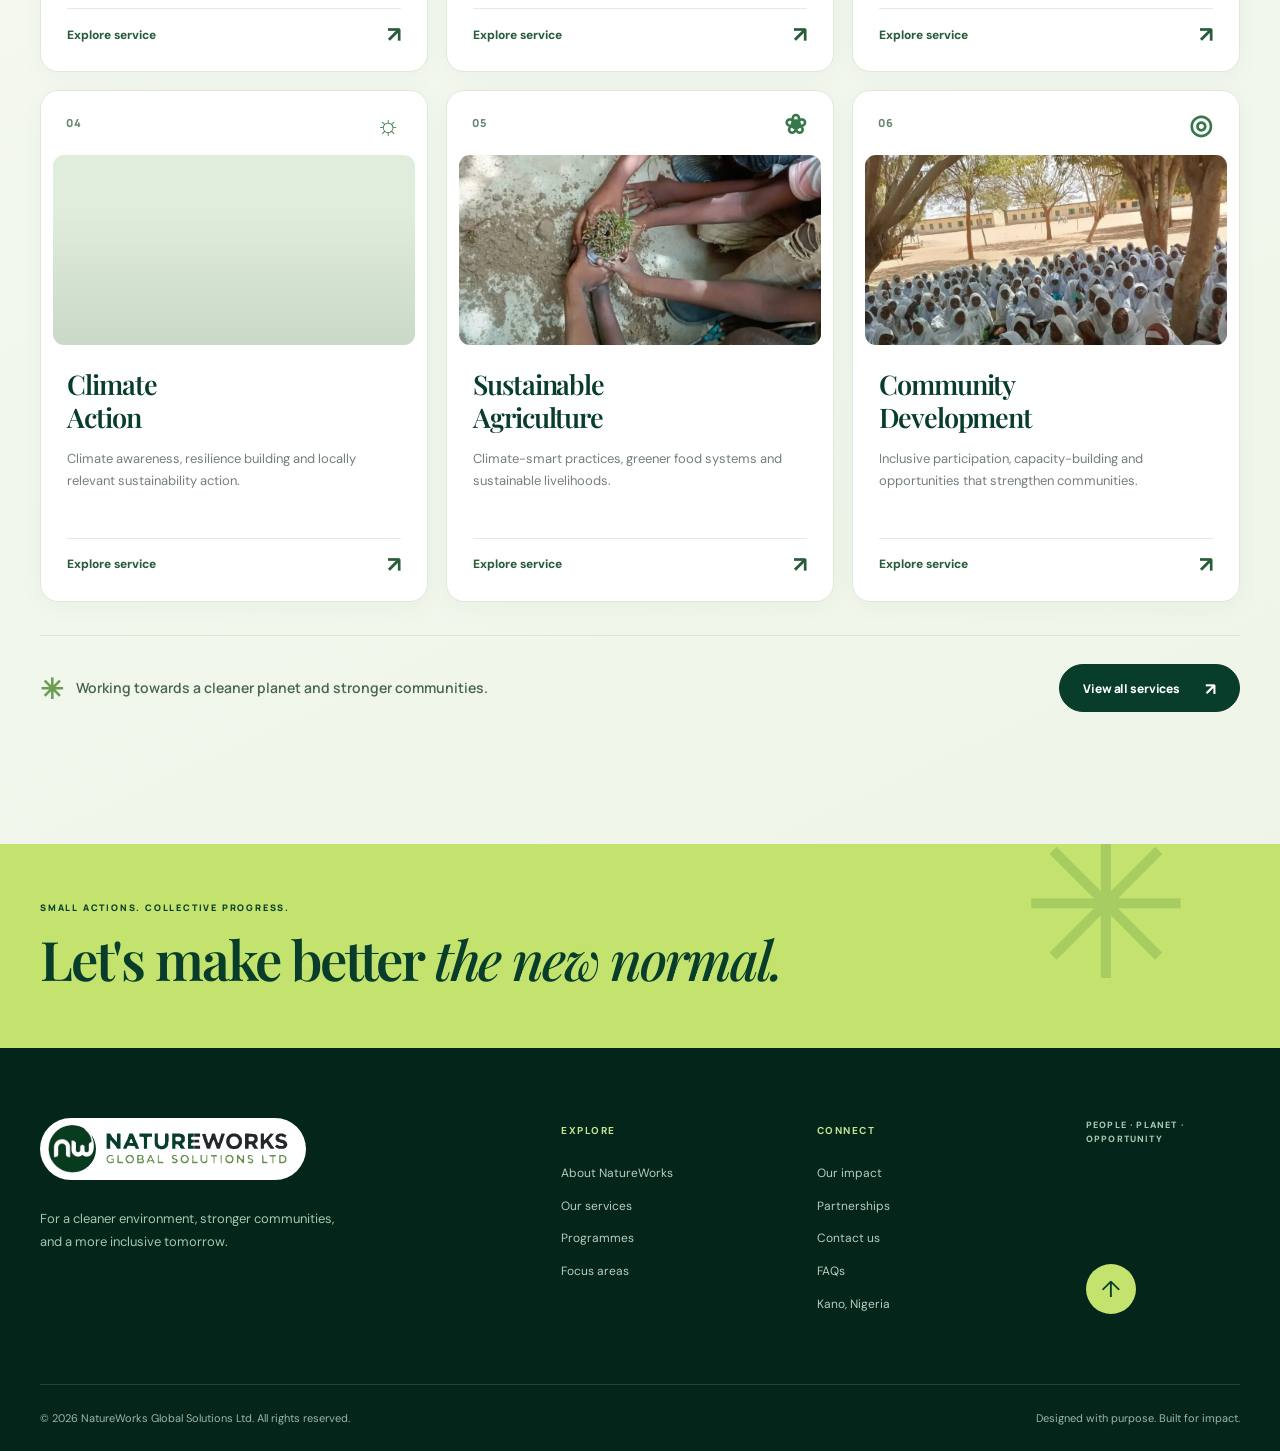
==== commit 74e7dc1c: "feat(home): feature all six NatureWorks services as premium responsive cards" ====
--- a/index.html
+++ b/index.html
@@ -69,7 +69,7 @@
           <h1 id="hero-title">Sustainability that protects <span class="hero-green">the planet</span> and <span class="hero-green">empowers people.</span></h1>
           <p class="hero-intro">We advance recycling, climate action, sustainable agriculture, and inclusive community development across Kano, Nigeria.</p>
           <div class="hero-buttons">
-            <a class="button button-lime button-lg" href="services.html">Explore services <span aria-hidden="true">↗</span></a>
+            <a class="button button-lime button-lg" href="#home-services">Explore services <span aria-hidden="true">↗</span></a>
             <a class="button button-glass button-lg" href="contact.html">Partner with us <span aria-hidden="true">↗</span></a>
           </div>
         </div>
@@ -79,6 +79,18 @@
     <section class="value-band" aria-label="Our focus"><div class="container value-band-inner">
       <span class="value-intro">Our commitment runs deeper.</span><span>Environment</span><span class="value-dot">✳</span><span>Community</span><span class="value-dot">✳</span><span>Inclusion</span><span class="value-dot">✳</span><span>Opportunity</span>
     </div></section>
+    <section class="section services home-services" id="home-services" aria-labelledby="services-title"><div class="container">
+      <div class="section-head"><div><p class="section-label"><span class="label-mark">✳</span> WHAT WE DO</p><h2 class="section-heading" id="services-title">Big challenges.<br><em>Practical solutions.</em></h2></div><p>Discover how our six service areas turn environmental challenges into opportunities for people and communities.</p></div>
+      <div class="services-grid">
+        <article class="service-card service-leaf" data-reveal><div class="service-top"><span>01</span><span class="service-icon">✳</span></div><div class="service-art service-art-forest"></div><div class="service-bottom"><h3>Environmental<br>Protection</h3><p>Environmental awareness, ecosystem care, restoration and healthier public spaces.</p><a href="contact.html" aria-label="Enquire about Environmental Protection">Explore service <span>↗</span></a></div></article>
+        <article class="service-card" data-reveal><div class="service-top"><span>02</span><span class="service-icon">♻</span></div><div class="service-art service-art-waste"></div><div class="service-bottom"><h3>Waste<br>Management</h3><p>Responsible waste handling, sorting, recovery and community-driven waste solutions.</p><a href="contact.html" aria-label="Enquire about Waste Management">Explore service <span>↗</span></a></div></article>
+        <article class="service-card" data-reveal><div class="service-top"><span>03</span><span class="service-icon">↻</span></div><div class="service-art service-art-recycle"></div><div class="service-bottom"><h3>Plastic<br>Recycling</h3><p>Giving plastic a second life and helping communities participate in the circular economy.</p><a href="contact.html" aria-label="Enquire about Plastic Recycling">Explore service <span>↗</span></a></div></article>
+        <article class="service-card" data-reveal><div class="service-top"><span>04</span><span class="service-icon">☼</span></div><div class="service-art service-art-climate"></div><div class="service-bottom"><h3>Climate<br>Action</h3><p>Climate awareness, resilience building and locally relevant sustainability action.</p><a href="contact.html" aria-label="Enquire about Climate Action">Explore service <span>↗</span></a></div></article>
+        <article class="service-card" data-reveal><div class="service-top"><span>05</span><span class="service-icon">❀</span></div><div class="service-art service-art-agri"></div><div class="service-bottom"><h3>Sustainable<br>Agriculture</h3><p>Climate-smart practices, greener food systems and sustainable livelihoods.</p><a href="contact.html" aria-label="Enquire about Sustainable Agriculture">Explore service <span>↗</span></a></div></article>
+        <article class="service-card" data-reveal><div class="service-top"><span>06</span><span class="service-icon">◎</span></div><div class="service-art service-art-people"></div><div class="service-bottom"><h3>Community<br>Development</h3><p>Inclusive participation, capacity-building and opportunities that strengthen communities.</p><a href="contact.html" aria-label="Enquire about Community Development">Explore service <span>↗</span></a></div></article>
+      </div>
+      <div class="home-services-footer"><div class="home-services-closing"><span class="home-services-spark" aria-hidden="true">✳</span><span>Working towards a cleaner planet and stronger communities.</span></div><a class="button button-dark" href="services.html">View all services <span aria-hidden="true">↗</span></a></div>
+    </div></section>
     <section class="feature-break" aria-label="Our message"><div class="container"><span>SMALL ACTIONS. COLLECTIVE PROGRESS.</span><strong>Let's make better <em>the new normal.</em></strong><span class="feature-leaf" aria-hidden="true">✳</span></div></section>
   </main>
   <footer class="footer"><div class="container"><div class="footer-main"><div class="footer-brand-col"><a href="index.html" class="brand brand-footer" aria-label="NatureWorks home"><span class="brand-mark" aria-hidden="true"><svg viewBox="0 0 64 64" fill="none"><circle cx="32" cy="32" r="31" fill="#fff"/><path d="M12 43V27c0-6 8-7 9 0v16M21 29c0-8 12-10 13 0v14M35 24v13c0 9 13 10 13 0V24" stroke="#073d2a" stroke-width="6" stroke-linecap="round" stroke-linejoin="round"/><path d="M49 23c-2-8 2-12 6-15-1 7 0 11-6 15Z" fill="#B2D45F"/></svg></span><span class="brand-words"><strong>NATUREWORKS</strong><small>GLOBAL SOLUTIONS LTD</small></span></a><p>For a cleaner environment, stronger communities, and a more inclusive tomorrow.</p></div><div class="footer-links"><h4>EXPLORE</h4><a href="about.html">About NatureWorks</a><a href="services.html">Our services</a><a href="programmes.html">Programmes</a><a href="projects.html">Focus areas</a></div><div class="footer-links"><h4>CONNECT</h4><a href="impact.html">Our impact</a><a href="partners.html">Partnerships</a><a href="contact.html">Contact us</a><a href="faq.html">FAQs</a><span>Kano, Nigeria</span></div><div class="footer-final"><span>PEOPLE · PLANET · OPPORTUNITY</span><a href="#top" class="back-top" aria-label="Back to top">↑</a></div></div><div class="footer-bottom"><span>© <span id="year"></span> NatureWorks Global Solutions Ltd. All rights reserved.</span><span>Designed with purpose. Built for impact.</span></div></div></footer>
--- a/assets/styles.css
+++ b/assets/styles.css
@@ -730,3 +730,71 @@
   overflow:hidden;
   background-color:#fff;
 }
+
+
+/* Featured service portfolio on Home — same six offerings as the Services page. */
+.home-services{
+  position:relative;
+  background:linear-gradient(155deg,#f7faf3 0%,#eef5e8 100%);
+  overflow:hidden;
+}
+.home-services::before{
+  content:"";
+  position:absolute;
+  width:460px;height:460px;border-radius:50%;
+  right:-195px;top:-195px;
+  background:radial-gradient(circle,rgba(168,208,128,.15),transparent 69%);
+  pointer-events:none;
+}
+.home-services>.container{position:relative}
+.home-services .section-head{margin-bottom:43px}
+.home-services .service-card{
+  box-shadow:0 4px 26px rgba(10,63,37,.035);
+  border-color:#e0e9d9;
+}
+.home-services .service-card:hover{
+  box-shadow:0 18px 40px rgba(10,63,37,.13);
+}
+.home-services .service-art{
+  overflow:hidden;
+  transition:filter .3s ease;
+}
+.home-services .service-card:hover .service-art{filter:saturate(1.09)}
+.home-services-footer{
+  display:flex;align-items:center;justify-content:space-between;
+  gap:22px;margin-top:33px;padding-top:28px;
+  border-top:1px solid #dce7d6;
+}
+.home-services-closing{
+  display:flex;align-items:center;gap:13px;
+  color:#476650;
+  font:600 14px/1.55 var(--ui);
+}
+.home-services-spark{font-size:28px;color:#6a9d53;line-height:1}
+.home-services-footer .button{flex-shrink:0}
+@media(max-width:760px){
+  .home-services{padding-top:75px;padding-bottom:80px}
+  .home-services .section-head{margin-bottom:26px}
+  .home-services .section-head>p{font-size:13px;margin-top:15px}
+  .home-services .services-grid{grid-template-columns:repeat(2,minmax(0,1fr));gap:12px}
+  .home-services .service-card{border-radius:15px}
+  .home-services .service-bottom h3{font-size:21px;line-height:1.18}
+  .home-services .service-bottom p{min-height:85px}
+  .home-services-footer{margin-top:26px;flex-direction:column;align-items:flex-start;gap:15px}
+  .home-services-footer .button{min-height:45px}
+}
+@media(max-width:420px){
+  .home-services .services-grid{gap:10px}
+  .home-services .service-art{height:130px}
+  .home-services .service-bottom{padding:16px 13px 16px}
+  .home-services .service-bottom h3{font-size:19px}
+  .home-services .service-bottom p{font-size:11px;min-height:90px}
+  .home-services-closing{font-size:12px;gap:10px}
+  .home-services-spark{font-size:23px}
+}
+@media(max-width:350px){
+  .home-services .services-grid{grid-template-columns:1fr}
+  .home-services .service-art{height:180px}
+  .home-services .service-bottom p{min-height:0}
+  .home-services .service-bottom h3{font-size:24px}
+}
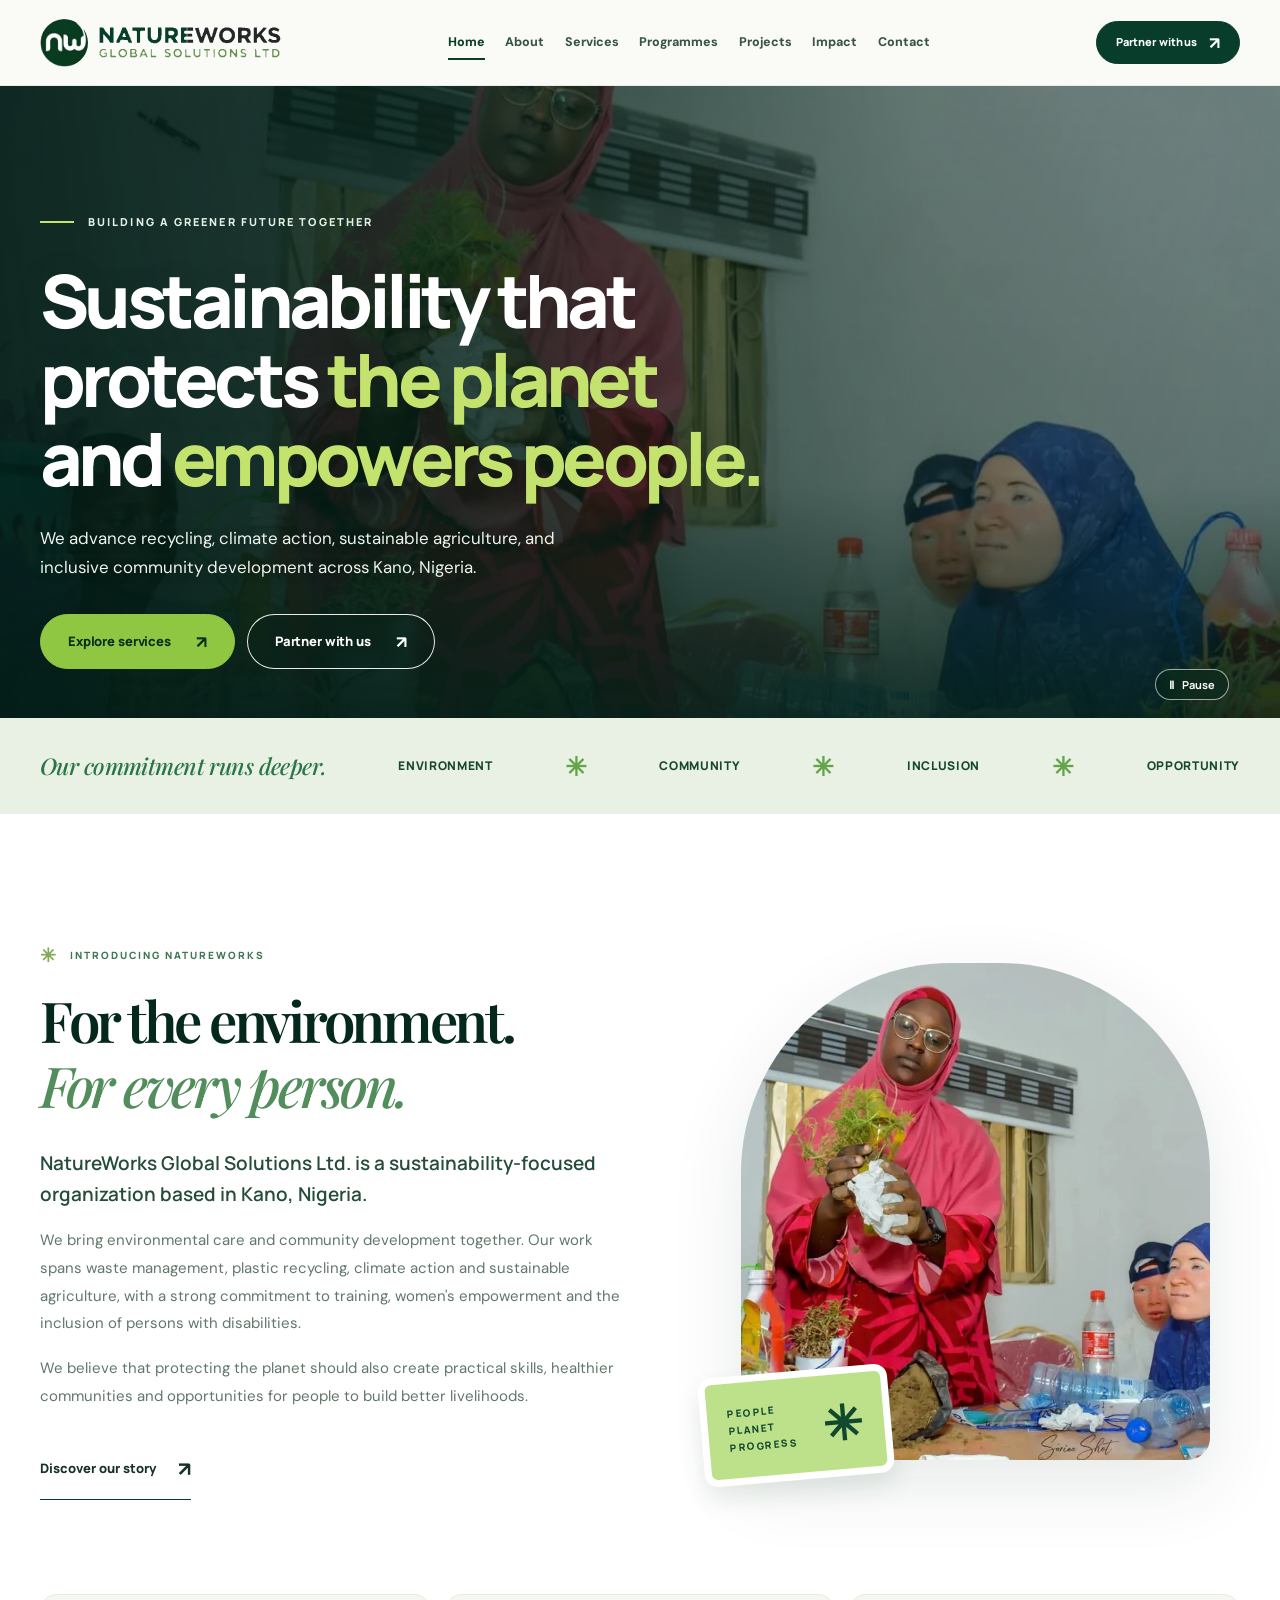
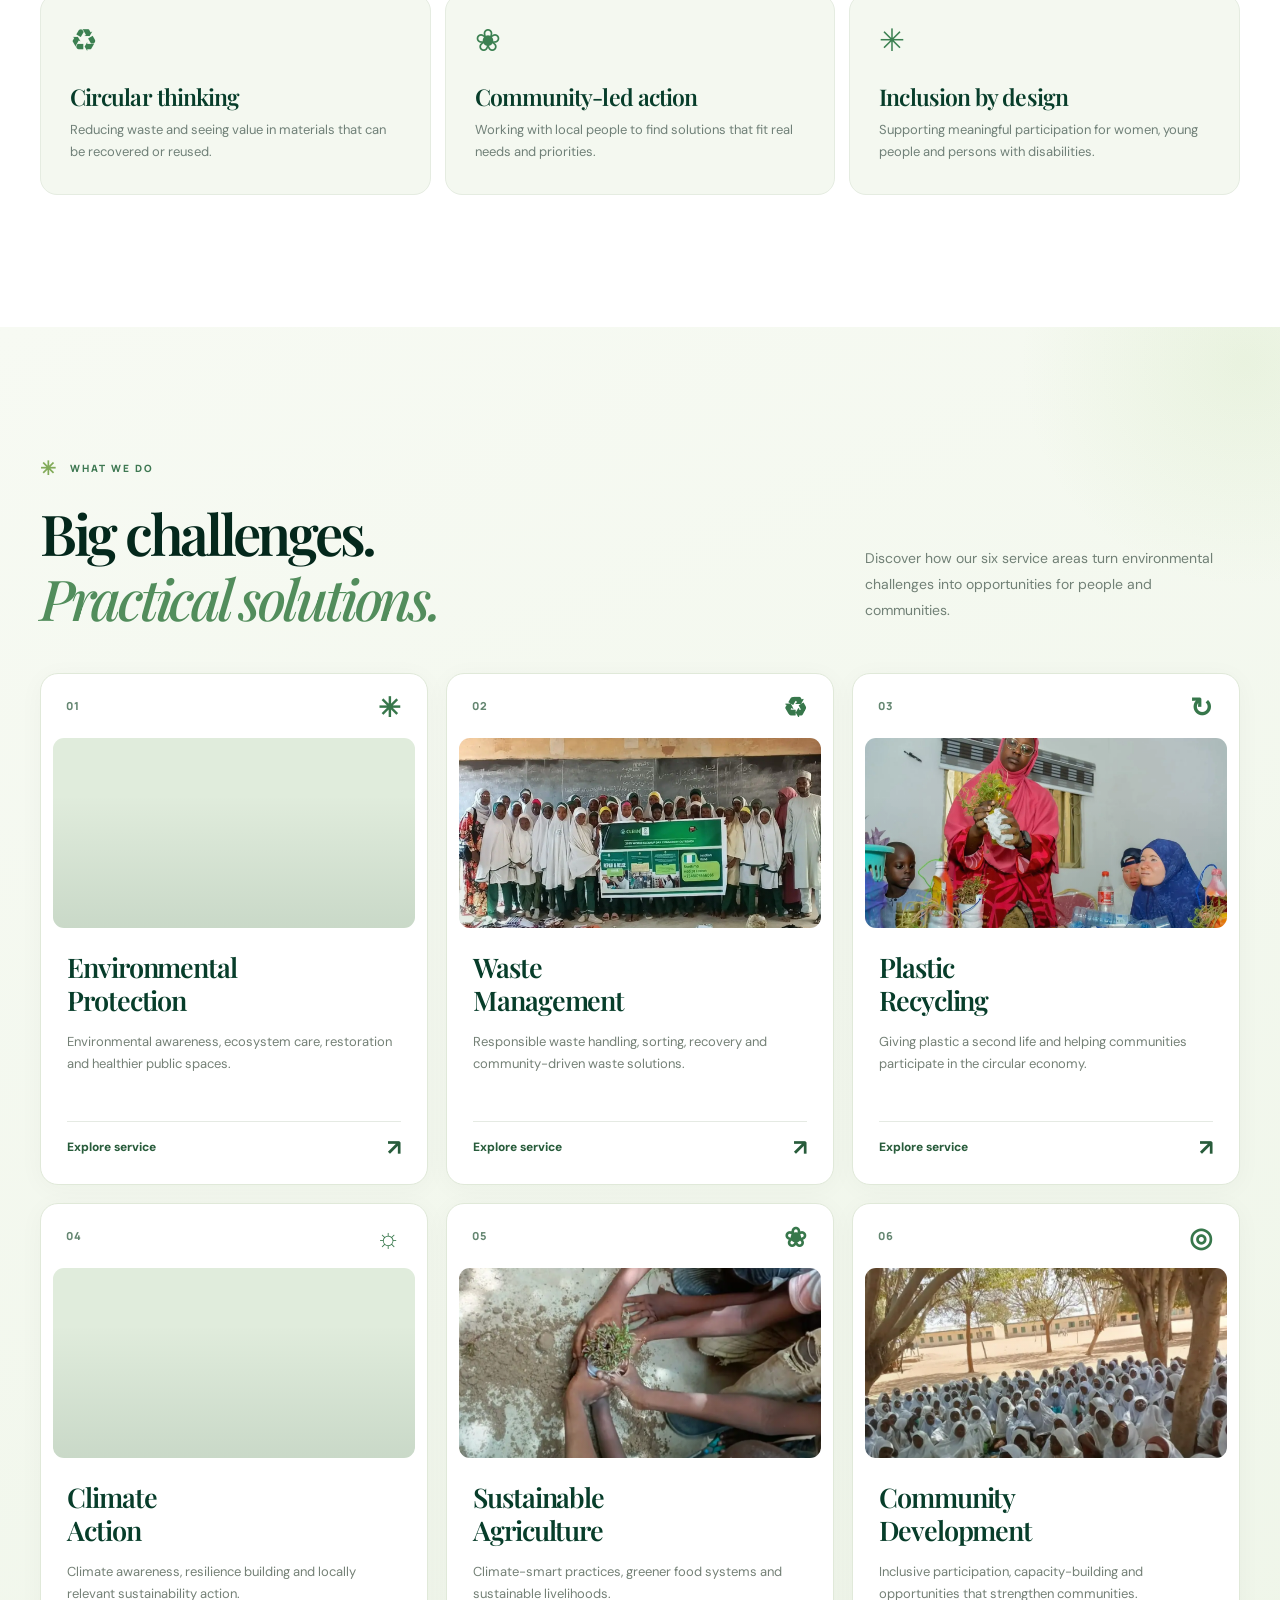
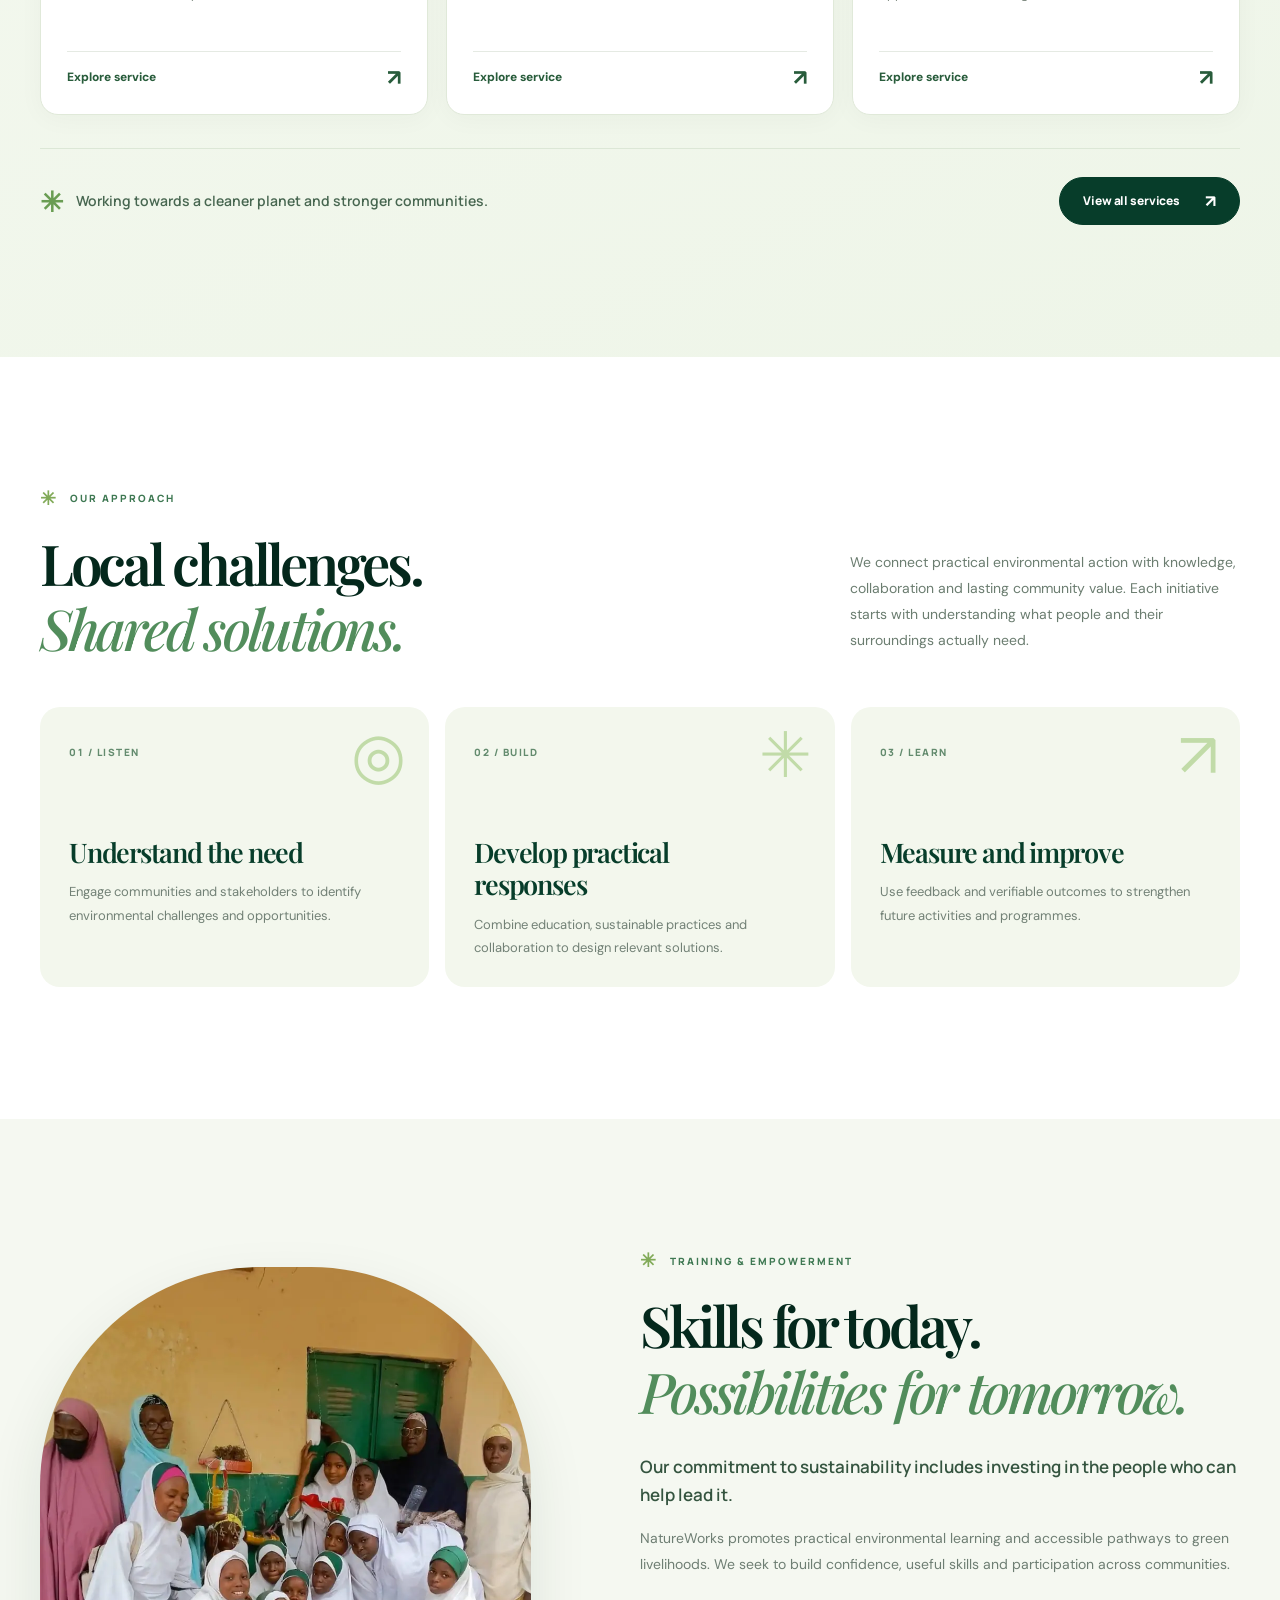
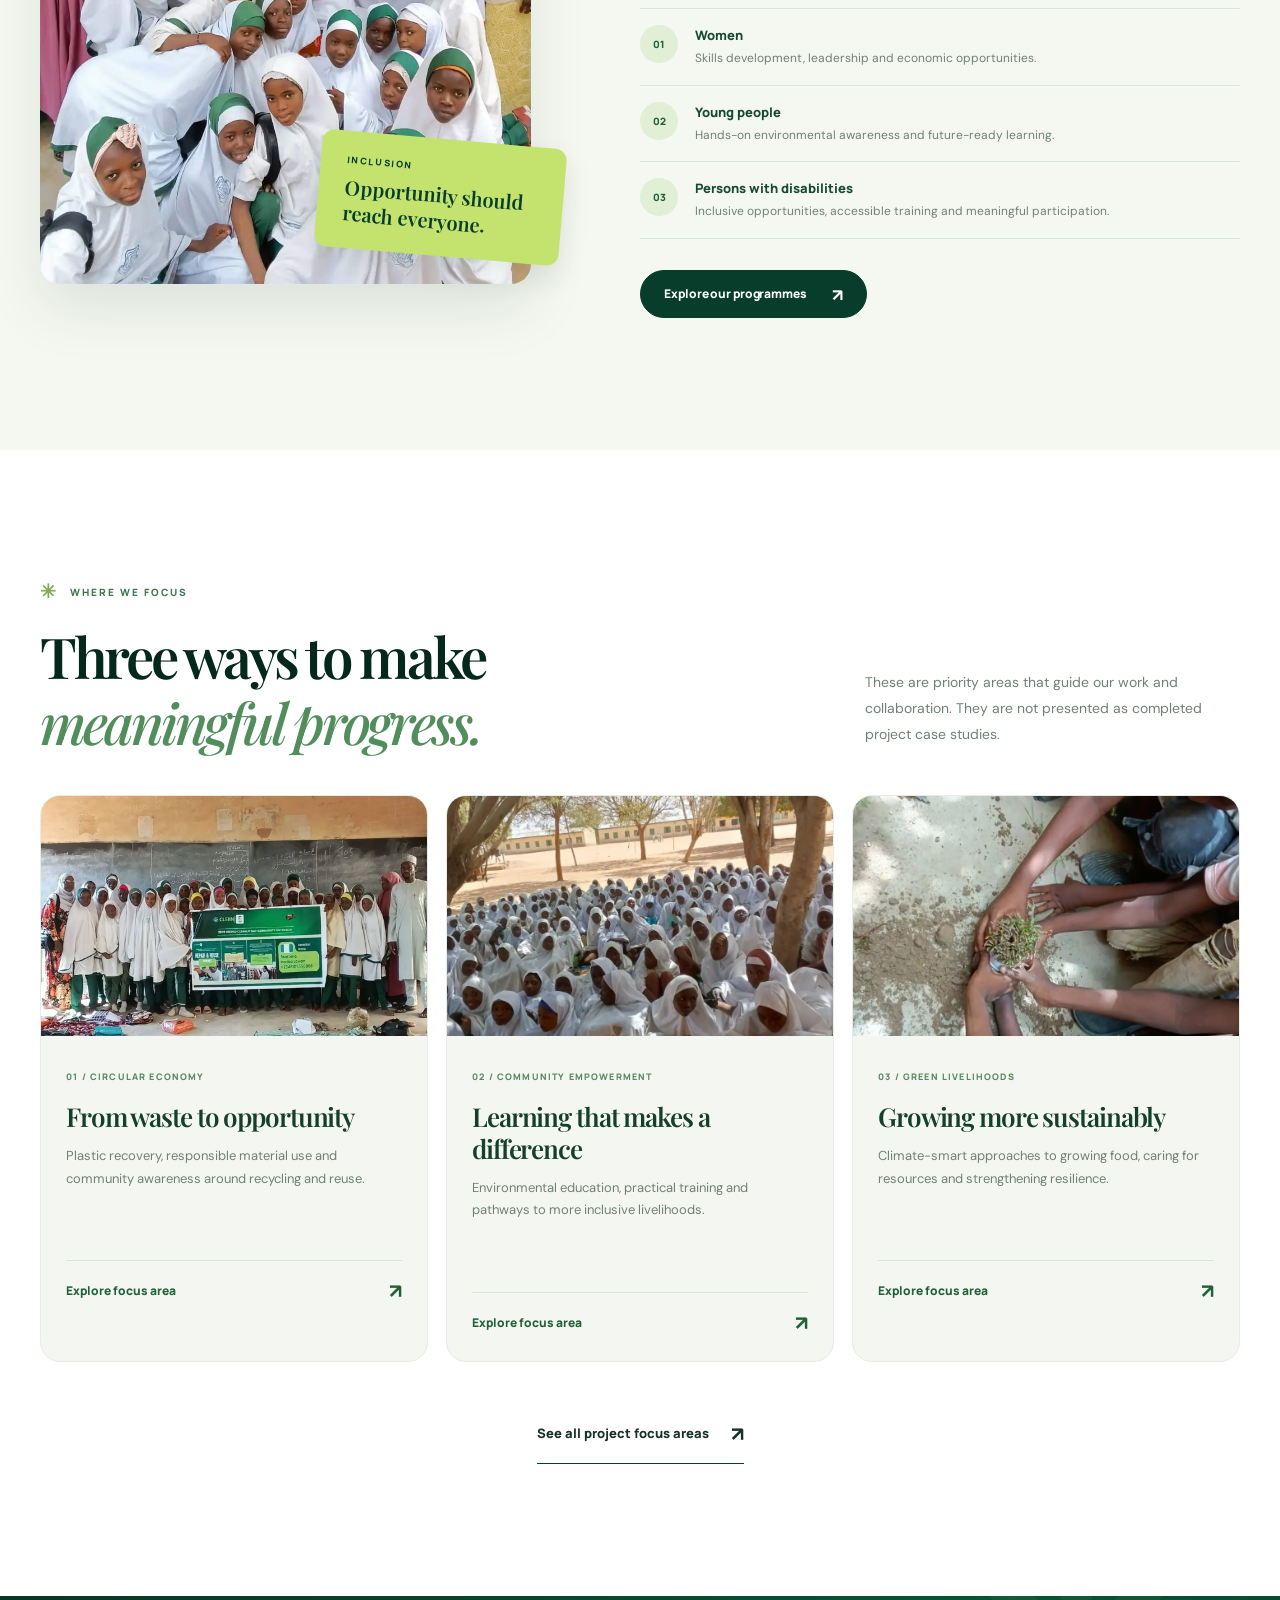
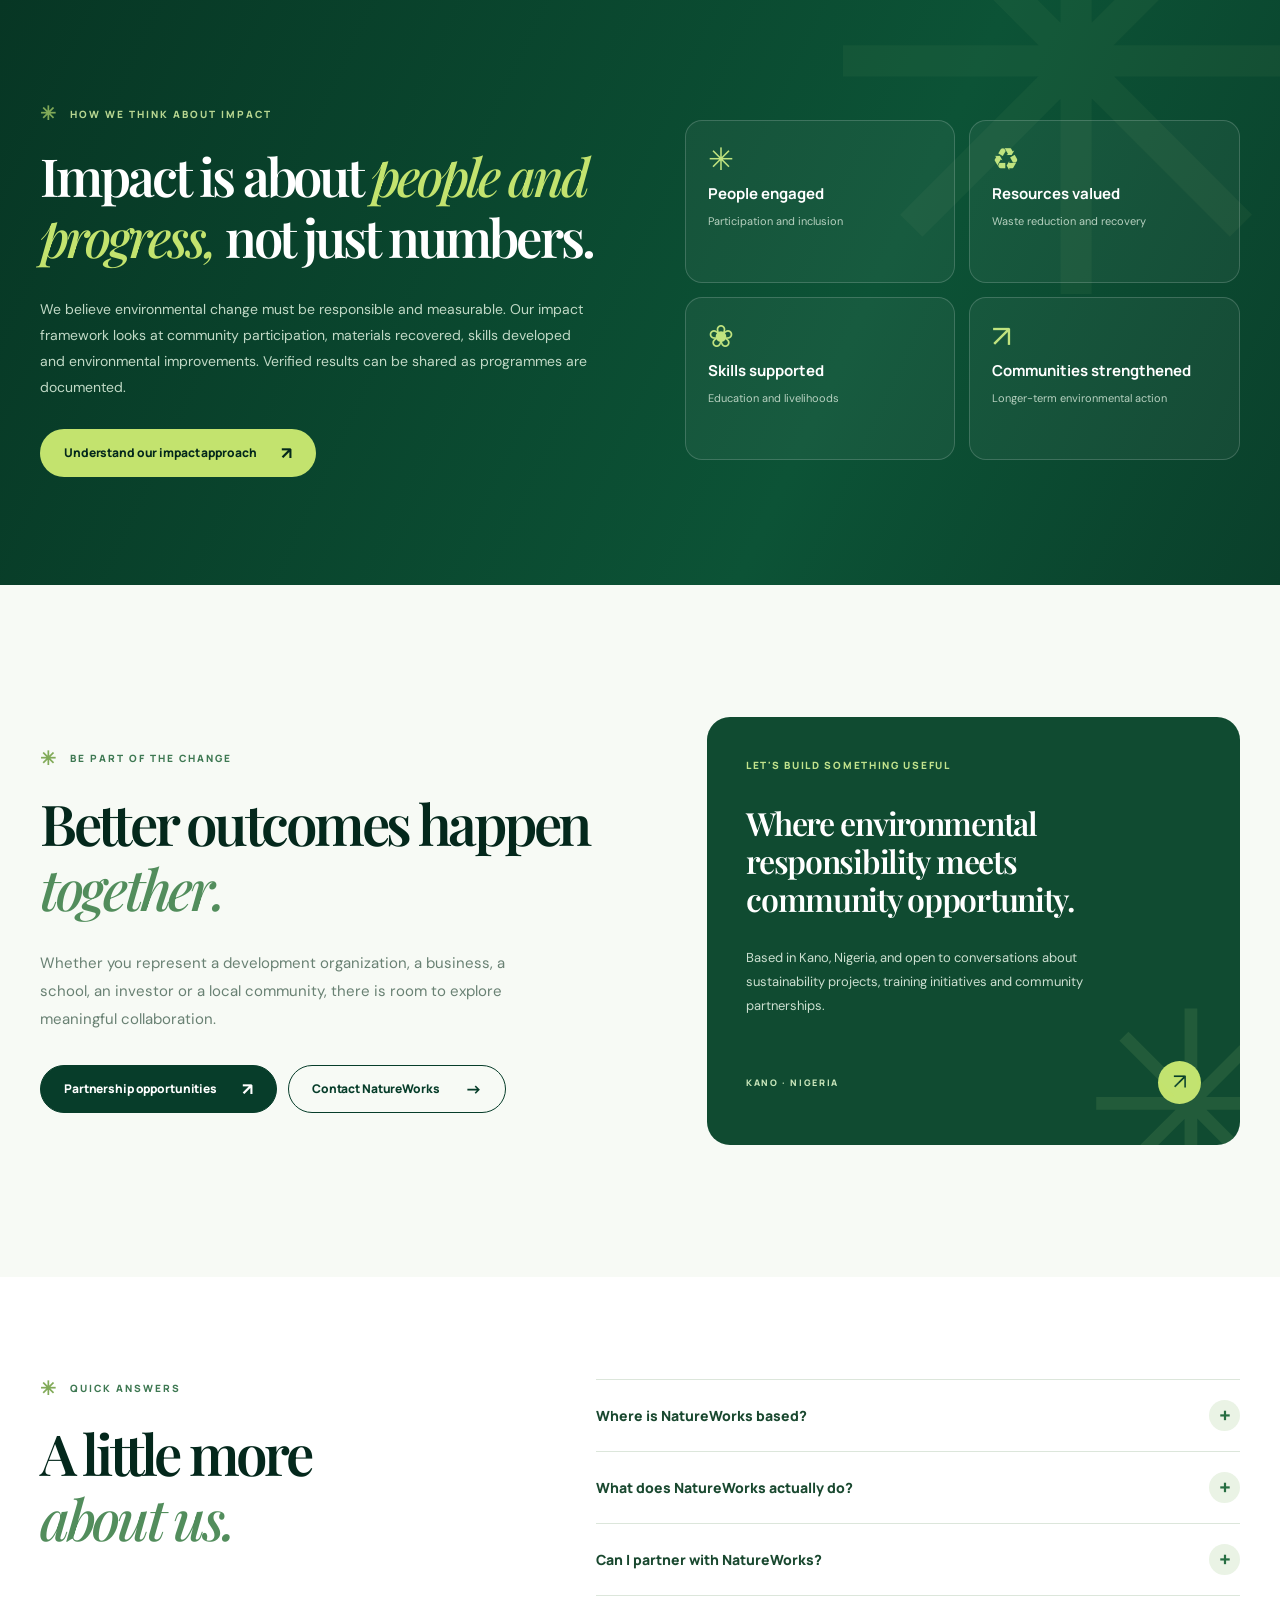
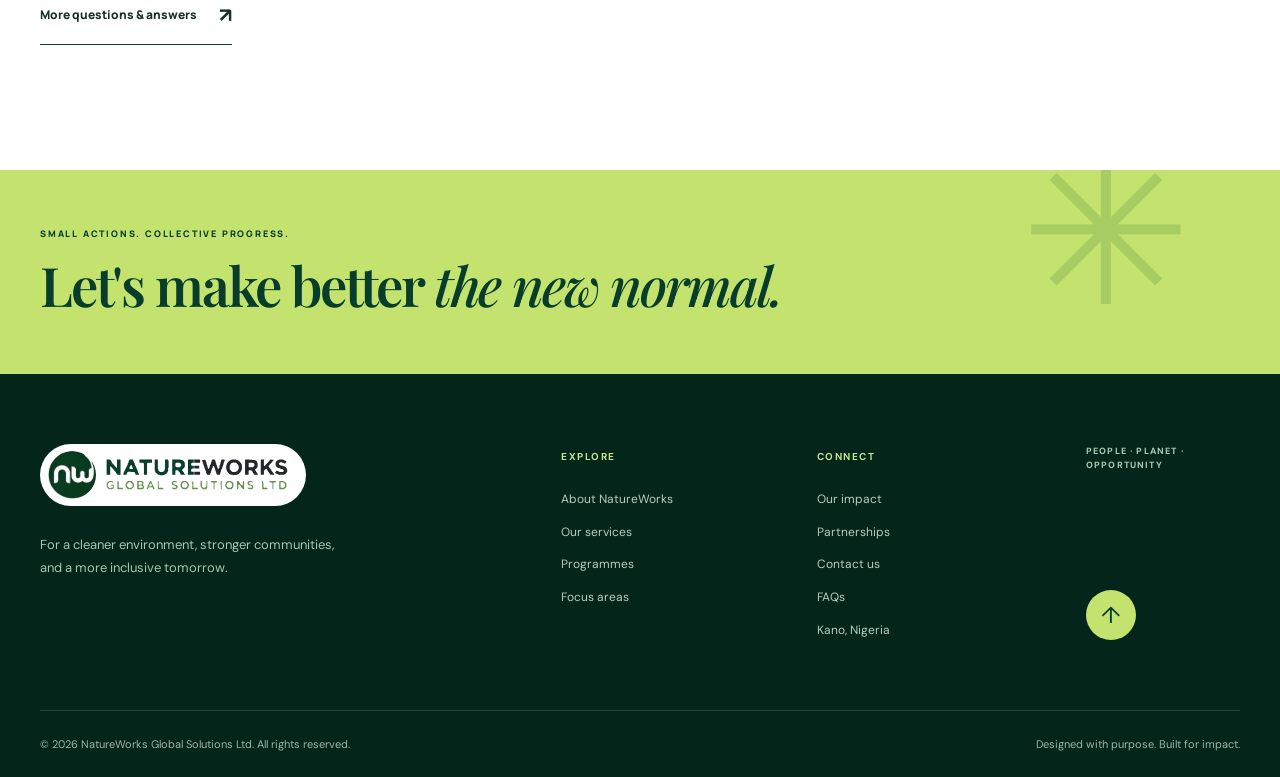
==== commit 51bfb262: "feat(home): comprehensive NatureWorks overview with mission, empowerment, focus areas, impact, partn" ====
--- a/index.html
+++ b/index.html
@@ -4,7 +4,7 @@
   <meta charset="UTF-8">
   <meta name="viewport" content="width=device-width, initial-scale=1">
   <meta name="theme-color" content="#073d2a">
-  <meta name="description" content="Discover NatureWorks' work in sustainability, circular economy and community development in Kano, Nigeria.">
+  <meta name="description" content="Discover NatureWorks Global Solutions Ltd., based in Kano, Nigeria: environmental protection, recycling, climate action, sustainable agriculture, empowerment programmes, project focus areas and partnerships.">
   <meta property="og:type" content="website">
   <meta property="og:title" content="Home | NatureWorks Global Solutions">
   <meta property="og:description" content="Discover NatureWorks' work in sustainability, circular economy and community development in Kano, Nigeria.">
@@ -79,6 +79,28 @@
     <section class="value-band" aria-label="Our focus"><div class="container value-band-inner">
       <span class="value-intro">Our commitment runs deeper.</span><span>Environment</span><span class="value-dot">✳</span><span>Community</span><span class="value-dot">✳</span><span>Inclusion</span><span class="value-dot">✳</span><span>Opportunity</span>
     </div></section>
+    
+    <section class="section home-intro" id="home-about" aria-labelledby="home-about-title">
+      <div class="container home-intro-layout">
+        <div class="home-intro-story" data-reveal>
+          <p class="section-label"><span class="label-mark">✳</span> INTRODUCING NATUREWORKS</p>
+          <h2 class="section-heading" id="home-about-title">For the environment.<br><em>For every person.</em></h2>
+          <p class="section-lead">NatureWorks Global Solutions Ltd. is a sustainability-focused organization based in Kano, Nigeria.</p>
+          <p>We bring environmental care and community development together. Our work spans waste management, plastic recycling, climate action and sustainable agriculture, with a strong commitment to training, women's empowerment and the inclusion of persons with disabilities.</p>
+          <p>We believe that protecting the planet should also create practical skills, healthier communities and opportunities for people to build better livelihoods.</p>
+          <a class="text-link" href="about.html">Discover our story <span aria-hidden="true">↗</span></a>
+        </div>
+        <div class="home-intro-imagery" data-reveal>
+          <div class="home-intro-photo" role="img" aria-label="Hands-on community environmental learning activity"></div>
+          <div class="home-intro-image-label"><span>PEOPLE</span><span>PLANET</span><span>PROGRESS</span><b>✳</b></div>
+        </div>
+      </div>
+      <div class="container home-belief-grid" aria-label="Our core commitments">
+        <article data-reveal><span class="home-belief-icon">♻</span><h3>Circular thinking</h3><p>Reducing waste and seeing value in materials that can be recovered or reused.</p></article>
+        <article data-reveal><span class="home-belief-icon">❀</span><h3>Community-led action</h3><p>Working with local people to find solutions that fit real needs and priorities.</p></article>
+        <article data-reveal><span class="home-belief-icon">✳</span><h3>Inclusion by design</h3><p>Supporting meaningful participation for women, young people and persons with disabilities.</p></article>
+      </div>
+    </section>
     <section class="section services home-services" id="home-services" aria-labelledby="services-title"><div class="container">
       <div class="section-head"><div><p class="section-label"><span class="label-mark">✳</span> WHAT WE DO</p><h2 class="section-heading" id="services-title">Big challenges.<br><em>Practical solutions.</em></h2></div><p>Discover how our six service areas turn environmental challenges into opportunities for people and communities.</p></div>
       <div class="services-grid">
@@ -91,6 +113,97 @@
       </div>
       <div class="home-services-footer"><div class="home-services-closing"><span class="home-services-spark" aria-hidden="true">✳</span><span>Working towards a cleaner planet and stronger communities.</span></div><a class="button button-dark" href="services.html">View all services <span aria-hidden="true">↗</span></a></div>
     </div></section>
+
+    <section class="section home-method" id="home-approach" aria-labelledby="home-method-title">
+      <div class="container">
+        <div class="home-method-top" data-reveal>
+          <div><p class="section-label"><span class="label-mark">✳</span> OUR APPROACH</p><h2 class="section-heading" id="home-method-title">Local challenges.<br><em>Shared solutions.</em></h2></div>
+          <p>We connect practical environmental action with knowledge, collaboration and lasting community value. Each initiative starts with understanding what people and their surroundings actually need.</p>
+        </div>
+        <div class="home-method-steps">
+          <article data-reveal><span class="home-method-step">01 / LISTEN</span><span class="home-method-glyph" aria-hidden="true">◎</span><h3>Understand the need</h3><p>Engage communities and stakeholders to identify environmental challenges and opportunities.</p></article>
+          <article data-reveal><span class="home-method-step">02 / BUILD</span><span class="home-method-glyph" aria-hidden="true">✳</span><h3>Develop practical responses</h3><p>Combine education, sustainable practices and collaboration to design relevant solutions.</p></article>
+          <article data-reveal><span class="home-method-step">03 / LEARN</span><span class="home-method-glyph" aria-hidden="true">↗</span><h3>Measure and improve</h3><p>Use feedback and verifiable outcomes to strengthen future activities and programmes.</p></article>
+        </div>
+      </div>
+    </section>
+
+    <section class="section home-empower" id="home-programmes" aria-labelledby="home-programmes-title">
+      <div class="container home-empower-layout">
+        <div class="home-empower-visual" data-reveal>
+          <div class="home-empower-photo" role="img" aria-label="Community participants in an environmental education and empowerment activity"></div>
+          <div class="home-empower-photo-note"><span>INCLUSION</span><strong>Opportunity should reach everyone.</strong></div>
+        </div>
+        <div class="home-empower-text" data-reveal>
+          <p class="section-label"><span class="label-mark">✳</span> TRAINING & EMPOWERMENT</p>
+          <h2 class="section-heading" id="home-programmes-title">Skills for today.<br><em>Possibilities for tomorrow.</em></h2>
+          <p class="section-lead">Our commitment to sustainability includes investing in the people who can help lead it.</p>
+          <p>NatureWorks promotes practical environmental learning and accessible pathways to green livelihoods. We seek to build confidence, useful skills and participation across communities.</p>
+          <div class="home-empower-audiences">
+            <div><span class="home-audience-mark" aria-hidden="true">01</span><div><h3>Women</h3><p>Skills development, leadership and economic opportunities.</p></div></div>
+            <div><span class="home-audience-mark" aria-hidden="true">02</span><div><h3>Young people</h3><p>Hands-on environmental awareness and future-ready learning.</p></div></div>
+            <div><span class="home-audience-mark" aria-hidden="true">03</span><div><h3>Persons with disabilities</h3><p>Inclusive opportunities, accessible training and meaningful participation.</p></div></div>
+          </div>
+          <a class="button button-dark" href="programmes.html">Explore our programmes <span aria-hidden="true">↗</span></a>
+        </div>
+      </div>
+    </section>
+
+    <section class="section home-focus" id="home-focus" aria-labelledby="home-focus-title">
+      <div class="container">
+        <div class="section-head" data-reveal><div><p class="section-label"><span class="label-mark">✳</span> WHERE WE FOCUS</p><h2 class="section-heading" id="home-focus-title">Three ways to make<br><em>meaningful progress.</em></h2></div><p>These are priority areas that guide our work and collaboration. They are not presented as completed project case studies.</p></div>
+        <div class="home-focus-grid">
+          <article class="home-focus-card" data-reveal><div class="home-focus-image home-focus-circular" role="img" aria-label="Recycling and community awareness activity"></div><div class="home-focus-content"><span>01 / CIRCULAR ECONOMY</span><h3>From waste to opportunity</h3><p>Plastic recovery, responsible material use and community awareness around recycling and reuse.</p><a href="projects.html">Explore focus area <span aria-hidden="true">↗</span></a></div></article>
+          <article class="home-focus-card" data-reveal><div class="home-focus-image home-focus-inclusive" role="img" aria-label="Women and students at a community learning programme"></div><div class="home-focus-content"><span>02 / COMMUNITY EMPOWERMENT</span><h3>Learning that makes a difference</h3><p>Environmental education, practical training and pathways to more inclusive livelihoods.</p><a href="projects.html">Explore focus area <span aria-hidden="true">↗</span></a></div></article>
+          <article class="home-focus-card" data-reveal><div class="home-focus-image home-focus-farming" role="img" aria-label="Community members learning about plants and sustainable agriculture"></div><div class="home-focus-content"><span>03 / GREEN LIVELIHOODS</span><h3>Growing more sustainably</h3><p>Climate-smart approaches to growing food, caring for resources and strengthening resilience.</p><a href="projects.html">Explore focus area <span aria-hidden="true">↗</span></a></div></article>
+        </div>
+        <div class="home-focus-after"><a href="projects.html" class="text-link">See all project focus areas <span aria-hidden="true">↗</span></a></div>
+      </div>
+    </section>
+
+    <section class="home-impact" id="home-impact" aria-labelledby="home-impact-title">
+      <div class="container home-impact-layout">
+        <div data-reveal>
+          <p class="section-label light-label"><span class="label-mark">✳</span> HOW WE THINK ABOUT IMPACT</p>
+          <h2 class="section-heading" id="home-impact-title">Impact is about <em>people and progress,</em> not just numbers.</h2>
+          <p>We believe environmental change must be responsible and measurable. Our impact framework looks at community participation, materials recovered, skills developed and environmental improvements. Verified results can be shared as programmes are documented.</p>
+          <a class="button button-light" href="impact.html">Understand our impact approach <span aria-hidden="true">↗</span></a>
+        </div>
+        <div class="home-impact-pillars" data-reveal>
+          <div><span aria-hidden="true">✳</span><strong>People engaged</strong><small>Participation and inclusion</small></div>
+          <div><span aria-hidden="true">♻</span><strong>Resources valued</strong><small>Waste reduction and recovery</small></div>
+          <div><span aria-hidden="true">❀</span><strong>Skills supported</strong><small>Education and livelihoods</small></div>
+          <div><span aria-hidden="true">↗</span><strong>Communities strengthened</strong><small>Longer-term environmental action</small></div>
+        </div>
+      </div>
+    </section>
+
+    <section class="section home-collaborate" id="home-partners" aria-labelledby="home-partners-title">
+      <div class="container home-collaborate-layout">
+        <div data-reveal>
+          <p class="section-label"><span class="label-mark">✳</span> BE PART OF THE CHANGE</p>
+          <h2 class="section-heading" id="home-partners-title">Better outcomes happen <em>together.</em></h2>
+          <p>Whether you represent a development organization, a business, a school, an investor or a local community, there is room to explore meaningful collaboration.</p>
+          <div class="home-collaborate-actions"><a class="button button-dark" href="partners.html">Partnership opportunities <span aria-hidden="true">↗</span></a><a class="button button-outline" href="contact.html">Contact NatureWorks <span aria-hidden="true">→</span></a></div>
+        </div>
+        <div class="home-collaborate-panel" data-reveal>
+          <span class="home-collaborate-top">LET'S BUILD SOMETHING USEFUL</span>
+          <h3>Where environmental responsibility meets community opportunity.</h3>
+          <p>Based in Kano, Nigeria, and open to conversations about sustainability projects, training initiatives and community partnerships.</p>
+          <div><span>KANO · NIGERIA</span><a href="contact.html" aria-label="Open the NatureWorks contact page">↗</a></div>
+        </div>
+      </div>
+    </section>
+    <section class="home-questions" aria-labelledby="home-questions-title">
+      <div class="container home-questions-layout">
+        <div><p class="section-label"><span class="label-mark">✳</span> QUICK ANSWERS</p><h2 class="section-heading" id="home-questions-title">A little more<br><em>about us.</em></h2><a class="text-link" href="faq.html">More questions & answers <span aria-hidden="true">↗</span></a></div>
+        <div class="home-questions-list">
+          <details><summary>Where is NatureWorks based? <span aria-hidden="true">+</span></summary><p>Our organization is based in Kano, Nigeria, with a focus on locally relevant sustainability and community development.</p></details>
+          <details><summary>What does NatureWorks actually do? <span aria-hidden="true">+</span></summary><p>Our service areas include environmental protection, waste management, recycling, climate action, sustainable agriculture, and community development. We also promote training and inclusive opportunities.</p></details>
+          <details><summary>Can I partner with NatureWorks? <span aria-hidden="true">+</span></summary><p>We welcome enquiries about potential collaborations from organizations, businesses, development partners and community stakeholders. Visit our <a href="partners.html">Partnerships page</a> for more information.</p></details>
+        </div>
+      </div>
+    </section>
     <section class="feature-break" aria-label="Our message"><div class="container"><span>SMALL ACTIONS. COLLECTIVE PROGRESS.</span><strong>Let's make better <em>the new normal.</em></strong><span class="feature-leaf" aria-hidden="true">✳</span></div></section>
   </main>
   <footer class="footer"><div class="container"><div class="footer-main"><div class="footer-brand-col"><a href="index.html" class="brand brand-footer" aria-label="NatureWorks home"><span class="brand-mark" aria-hidden="true"><svg viewBox="0 0 64 64" fill="none"><circle cx="32" cy="32" r="31" fill="#fff"/><path d="M12 43V27c0-6 8-7 9 0v16M21 29c0-8 12-10 13 0v14M35 24v13c0 9 13 10 13 0V24" stroke="#073d2a" stroke-width="6" stroke-linecap="round" stroke-linejoin="round"/><path d="M49 23c-2-8 2-12 6-15-1 7 0 11-6 15Z" fill="#B2D45F"/></svg></span><span class="brand-words"><strong>NATUREWORKS</strong><small>GLOBAL SOLUTIONS LTD</small></span></a><p>For a cleaner environment, stronger communities, and a more inclusive tomorrow.</p></div><div class="footer-links"><h4>EXPLORE</h4><a href="about.html">About NatureWorks</a><a href="services.html">Our services</a><a href="programmes.html">Programmes</a><a href="projects.html">Focus areas</a></div><div class="footer-links"><h4>CONNECT</h4><a href="impact.html">Our impact</a><a href="partners.html">Partnerships</a><a href="contact.html">Contact us</a><a href="faq.html">FAQs</a><span>Kano, Nigeria</span></div><div class="footer-final"><span>PEOPLE · PLANET · OPPORTUNITY</span><a href="#top" class="back-top" aria-label="Back to top">↑</a></div></div><div class="footer-bottom"><span>© <span id="year"></span> NatureWorks Global Solutions Ltd. All rights reserved.</span><span>Designed with purpose. Built for impact.</span></div></div></footer>
--- a/assets/styles.css
+++ b/assets/styles.css
@@ -798,3 +798,173 @@
   .home-services .service-bottom p{min-height:0}
   .home-services .service-bottom h3{font-size:24px}
 }
+
+
+
+/* =========================================================
+   NATUREWORKS | HOMEPAGE EDITORIAL OVERVIEW
+   Concise previews on Home; in-depth content stays on individual pages.
+   ========================================================= */
+.home-intro{background:#fff}
+.home-intro-layout{display:grid;grid-template-columns:1.05fr .95fr;gap:clamp(50px,7vw,115px);align-items:center}
+.home-intro-story>p:not(.section-label){color:#62776b;font-size:15px;line-height:1.85;margin:0 0 17px}
+.home-intro-story .section-lead{color:#244c39!important;font-size:19px!important;line-height:1.65!important}
+.home-intro-story .text-link{margin-top:12px}
+.home-intro-imagery{position:relative;min-height:520px;padding:0 20px 26px 28px}
+.home-intro-photo{position:absolute;inset:0 30px 23px 28px;border-radius:210px 210px 22px 22px;background:#e4eddf url("natureworks-slide-02.webp") center 46%/cover no-repeat;box-shadow:0 25px 75px rgba(4,52,26,.10)}
+.home-intro-image-label{position:absolute;bottom:3px;left:-12px;background:#bde18a;border:7px solid #fff;border-radius:13px;box-shadow:0 13px 25px rgba(18,72,37,.10);transform:rotate(-5deg);width:190px;padding:23px 20px;display:grid;grid-template-columns:1fr auto;gap:2px 10px;font:800 10px/1.5 var(--ui);letter-spacing:.16em;color:#12492e}
+.home-intro-image-label b{grid-column:2;grid-row:1/4;font-size:48px;align-self:center;line-height:1}
+.home-belief-grid{display:grid;grid-template-columns:repeat(3,minmax(0,1fr));margin-top:94px;gap:14px}
+.home-belief-grid article{background:#f4f8f0;border:1px solid #e5ece1;border-radius:17px;padding:27px 29px 29px;min-height:201px;transition:transform .25s,background .25s}
+.home-belief-grid article:hover{background:#edf5e7;transform:translateY(-4px)}
+.home-belief-icon{display:inline-flex;align-items:center;justify-content:center;font-size:31px;color:#3b8051;height:40px}
+.home-belief-grid h3{font:600 23px/1.22 var(--display);letter-spacing:-.04em;margin:21px 0 8px;color:var(--forest)}
+.home-belief-grid p{font-size:13px;line-height:1.7;color:#708078;margin:0}
+
+.home-method{background:#fff}
+.home-method-top{display:flex;align-items:end;justify-content:space-between;gap:48px;margin-bottom:46px}
+.home-method-top .section-heading{margin:0}
+.home-method-top>p{max-width:390px;color:#6b7d70;font-size:14px;line-height:1.85;margin:0 0 7px}
+.home-method-steps{display:grid;grid-template-columns:repeat(3,minmax(0,1fr));gap:16px}
+.home-method-steps article{position:relative;min-height:271px;padding:31px 29px 28px;border-radius:20px;background:#f3f7ed;overflow:hidden}
+.home-method-step{color:#638b6e;font:800 10px var(--ui);letter-spacing:.15em}
+.home-method-glyph{font-size:63px;line-height:1;color:#a6cc83;position:absolute;right:23px;top:18px;opacity:.65}
+.home-method-steps h3{font:600 27px/1.2 var(--display);color:var(--forest);letter-spacing:-.045em;max-width:260px;margin:72px 0 12px}
+.home-method-steps p{font-size:13px;line-height:1.8;color:#728176;max-width:340px;margin:0}
+
+.home-empower{background:#f5f8f1}
+.home-empower-layout{display:grid;grid-template-columns:.92fr 1.08fr;gap:clamp(55px,7vw,95px);align-items:center}
+.home-empower-visual{position:relative;min-height:635px}
+.home-empower-photo{position:absolute;inset:0 20px 18px 0;border-radius:220px 220px 20px 20px;background:#e6e9e4 url("natureworks-slide-04.webp") center 28%/cover no-repeat;box-shadow:0 25px 58px rgba(8,48,29,.10)}
+.home-empower-photo-note{position:absolute;bottom:46px;right:-12px;background:var(--lime);color:var(--forest);border-radius:12px;padding:22px 26px;max-width:245px;transform:rotate(5deg);box-shadow:0 13px 30px rgba(4,44,29,.10)}
+.home-empower-photo-note span{display:block;font:800 9px var(--ui);letter-spacing:.18em;margin-bottom:8px}
+.home-empower-photo-note strong{display:block;font:600 20px/1.3 var(--display)}
+.home-empower-text>p:not(.section-label){font-size:14px;color:#6e7e73;line-height:1.85}
+.home-empower-text .section-lead{font-size:17px!important;color:#34543f!important;line-height:1.65!important}
+.home-empower-audiences{margin:30px 0 31px;border-top:1px solid #d9e5d7}
+.home-empower-audiences>div{padding:16px 0;display:flex;gap:17px;align-items:start;border-bottom:1px solid #d9e5d7}
+.home-audience-mark{display:grid;place-items:center;width:38px;height:38px;border-radius:50%;background:#e0efd5;color:#215d3c;flex:0 0 38px;font:800 10px var(--ui)}
+.home-empower-audiences h3{margin:1px 0 5px;font:800 13px var(--ui);color:#174b30}
+.home-empower-audiences p{margin:0;font-size:12px;color:#728074;line-height:1.65}
+
+.home-focus{background:#fff}
+.home-focus .section-head{margin-bottom:41px}
+.home-focus-grid{display:grid;grid-template-columns:repeat(3,minmax(0,1fr));gap:18px}
+.home-focus-card{background:#f4f7f1;border:1px solid #e7ece5;border-radius:20px;overflow:hidden;transition:transform .28s,box-shadow .28s}
+.home-focus-card:hover{transform:translateY(-6px);box-shadow:0 20px 43px rgba(5,54,31,.12)}
+.home-focus-image{height:240px;background-color:#e2ece3;background-position:center;background-size:cover}
+.home-focus-circular{background-image:url("natureworks-slide-03.webp");background-position:center 40%}
+.home-focus-inclusive{background-image:url("natureworks-slide-06.webp");background-position:center 46%}
+.home-focus-farming{background-image:url("natureworks-slide-05.webp");background-position:center 35%}
+.home-focus-content{padding:26px 25px 25px}
+.home-focus-content>span:first-child{font:800 9px var(--ui);letter-spacing:.13em;color:#5b8861}
+.home-focus-content h3{font:600 26px/1.22 var(--display);letter-spacing:-.043em;color:#143f29;margin:13px 0 12px}
+.home-focus-content p{font-size:13px;line-height:1.75;color:#718075;margin:0 0 23px;min-height:92px}
+.home-focus-content a{border-top:1px solid #dce6d8;display:flex;align-items:center;justify-content:space-between;gap:14px;padding-top:16px;color:#206139;font:800 12px var(--ui)}
+.home-focus-content a span{font-size:20px}
+.home-focus-after{display:flex;justify-content:center;margin-top:31px}
+
+.home-impact{position:relative;isolation:isolate;background:linear-gradient(115deg,#073624,#0c5336 65%,#0a402b);color:#fff;padding:108px 0;overflow:hidden}
+.home-impact::before{content:"✳";position:absolute;z-index:-1;right:-5%;top:-240px;font-size:640px;line-height:1;color:#c2e0860b;pointer-events:none}
+.home-impact-layout{display:grid;grid-template-columns:1fr 1fr;gap:clamp(50px,7vw,100px);align-items:center}
+.home-impact .section-heading{color:#fff;font-size:clamp(41px,4.1vw,65px)}
+.home-impact .section-heading em{color:#c3e36e}
+.home-impact-layout>div:first-child>p:not(.section-label){color:#c1d9c6;max-width:560px;font-size:14px;line-height:1.85;margin:0 0 28px}
+.home-impact-pillars{display:grid;grid-template-columns:1fr 1fr;gap:14px}
+.home-impact-pillars>div{min-height:163px;border:1px solid #ffffff2c;background:#ffffff0c;border-radius:17px;padding:23px 22px;display:flex;flex-direction:column;align-items:flex-start;gap:10px}
+.home-impact-pillars>div>span{font-size:31px;line-height:1;color:#c0e37f}
+.home-impact-pillars strong{font:700 15px/1.2 var(--ui);color:#fff}
+.home-impact-pillars small{font-size:11px;line-height:1.5;color:#b7d1c0}
+
+.home-collaborate{background:#f7faf5}
+.home-collaborate-layout{display:grid;grid-template-columns:1fr .9fr;gap:75px;align-items:center}
+.home-collaborate-layout>div:first-child>p:not(.section-label){max-width:510px;font-size:15px;line-height:1.85;color:#698173}
+.home-collaborate-actions{display:flex;flex-wrap:wrap;gap:11px;margin-top:31px}
+.home-collaborate-panel{position:relative;background:#104b31;color:#fff;border-radius:23px;min-height:345px;padding:41px 39px;display:flex;flex-direction:column;overflow:hidden}
+.home-collaborate-panel::after{position:absolute;content:"✳";font-size:260px;line-height:1;bottom:-95px;right:-60px;color:#bee4821b;pointer-events:none}
+.home-collaborate-top{font:800 10px var(--ui);letter-spacing:.17em;color:#c2e38c}
+.home-collaborate-panel h3{font:600 32px/1.2 var(--display);letter-spacing:-.04em;margin:32px 0 14px;max-width:350px}
+.home-collaborate-panel p{font-size:13px;line-height:1.85;color:#ccdfd0;max-width:370px}
+.home-collaborate-panel>div{display:flex;align-items:center;justify-content:space-between;margin-top:auto;padding-top:30px}
+.home-collaborate-panel>div span{font:800 9px var(--ui);letter-spacing:.18em;color:#cae7bc}
+.home-collaborate-panel>div a{display:grid;place-items:center;width:43px;height:43px;border-radius:50%;background:var(--lime);color:var(--forest);font-size:22px}
+.home-collaborate-panel>div a:hover{background:#fff}
+
+.home-questions{background:#fff;padding:102px 0 125px}
+.home-questions-layout{display:grid;grid-template-columns:.85fr 1.15fr;gap:80px}
+.home-questions-layout .section-heading{margin-bottom:23px}
+.home-questions-layout .text-link{font-size:12px}
+.home-questions-list{border-top:1px solid #dce6db}
+.home-questions-list details{padding:20px 0;border-bottom:1px solid #dce6db}
+.home-questions-list summary{cursor:pointer;display:flex;align-items:center;justify-content:space-between;gap:15px;font:800 14px/1.5 var(--ui);color:#19482f;list-style:none}
+.home-questions-list summary::-webkit-details-marker{display:none}
+.home-questions-list summary span{display:grid;place-items:center;flex:0 0 31px;width:31px;height:31px;border-radius:50%;background:#eaf3e5;color:#276e42;font-size:21px;transition:transform .2s}
+.home-questions-list details[open] summary span{transform:rotate(45deg)}
+.home-questions-list details p{max-width:590px;color:#6e7e73;font-size:13px;line-height:1.8;padding-right:22px;margin:14px 0 0}
+.home-questions-list details p a{text-decoration:underline;text-underline-offset:3px;color:#257b45;font-weight:800}
+
+@media(max-width:1000px){
+  .home-intro-layout,.home-empower-layout{gap:38px}
+  .home-intro-imagery{min-height:470px}
+  .home-empower-visual{min-height:520px}
+  .home-collaborate-layout{gap:40px}
+  .home-questions-layout{gap:43px}
+  .home-focus-content{padding:22px 19px}
+  .home-focus-content h3{font-size:23px}
+  .home-method-steps article{padding:27px 23px}
+}
+@media(max-width:760px){
+  .home-intro-layout{grid-template-columns:1fr;gap:28px}
+  .home-intro-story>p:not(.section-label){font-size:14px}
+  .home-intro-imagery{min-height:410px;max-width:520px;width:100%;margin-inline:auto}
+  .home-intro-photo{inset:0 25px 20px 18px}
+  .home-intro-image-label{left:-4px;bottom:0;padding:15px 15px;font-size:9px;width:165px}
+  .home-intro-image-label b{font-size:39px}
+  .home-belief-grid{grid-template-columns:1fr;gap:10px;margin-top:33px}
+  .home-belief-grid article{min-height:0;padding:23px}
+  .home-belief-grid h3{margin:9px 0;font-size:24px}
+  .home-belief-grid p{font-size:12px}
+  .home-method-top{display:block;margin-bottom:27px}
+  .home-method-top>p{font-size:13px;margin-top:15px}
+  .home-method-steps{grid-template-columns:1fr;gap:11px}
+  .home-method-steps article{min-height:0;padding:25px}
+  .home-method-steps h3{margin:33px 0 11px;font-size:25px}
+  .home-method-steps p{font-size:12px}
+  .home-empower-layout{grid-template-columns:1fr;gap:30px}
+  .home-empower-visual{min-height:405px;max-width:510px;width:100%;margin:0 auto}
+  .home-empower-photo{right:12px;bottom:15px}
+  .home-empower-photo-note{right:-2px;bottom:30px;padding:15px 18px;max-width:185px}
+  .home-empower-photo-note strong{font-size:17px}
+  .home-empower-text>p:not(.section-label){font-size:13px}
+  .home-empower-audiences{margin:25px 0}
+  .home-focus .section-head{margin-bottom:27px}
+  .home-focus-grid{grid-template-columns:1fr;gap:14px}
+  .home-focus-image{height:230px}
+  .home-focus-content{padding:22px 24px}
+  .home-focus-content h3{font-size:27px}
+  .home-focus-content p{min-height:0}
+  .home-impact{padding:78px 0}
+  .home-impact-layout{grid-template-columns:1fr;gap:33px}
+  .home-impact .section-heading{font-size:clamp(41px,8.5vw,55px)}
+  .home-impact-pillars{gap:10px}
+  .home-impact-pillars>div{min-height:152px;padding:19px}
+  .home-impact-pillars strong{font-size:13px}
+  .home-impact-pillars small{font-size:10px}
+  .home-collaborate-layout{grid-template-columns:1fr;gap:30px}
+  .home-collaborate-layout>div:first-child>p:not(.section-label){font-size:14px}
+  .home-collaborate-panel{min-height:310px;padding:32px 29px}
+  .home-collaborate-panel h3{font-size:30px;margin:27px 0 12px}
+  .home-questions{padding:75px 0 83px}
+  .home-questions-layout{grid-template-columns:1fr;gap:30px}
+  .home-questions-list summary{font-size:13px}
+}
+@media(max-width:420px){
+  .home-intro-imagery{min-height:330px}
+  .home-intro-photo{inset:0 14px 15px 10px}
+  .home-intro-image-label{width:147px;padding:12px;font-size:8px}
+  .home-empower-visual{min-height:340px}
+  .home-focus-image{height:200px}
+  .home-impact-pillars>div{padding:15px;min-height:150px}
+  .home-collaborate-actions{gap:9px}
+  .home-collaborate-actions .button{font-size:11px;padding:11px 16px}
+}
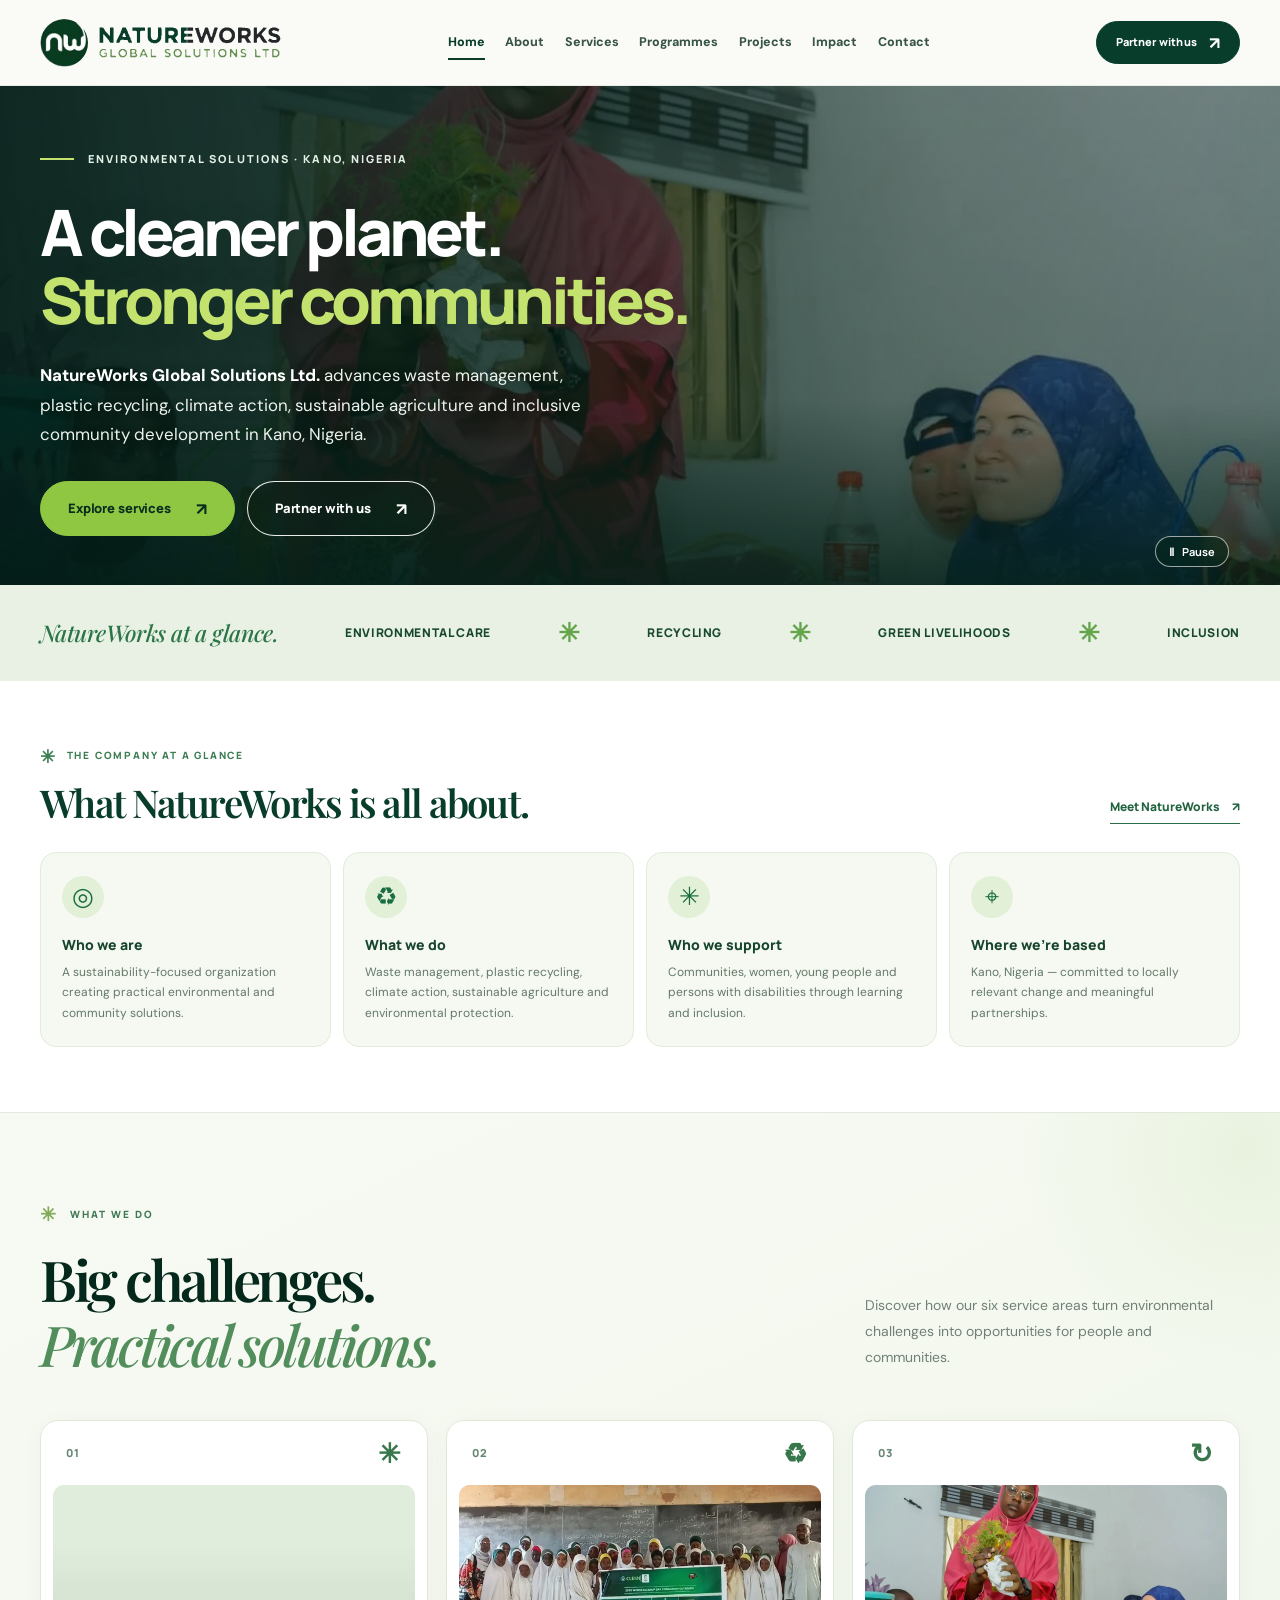
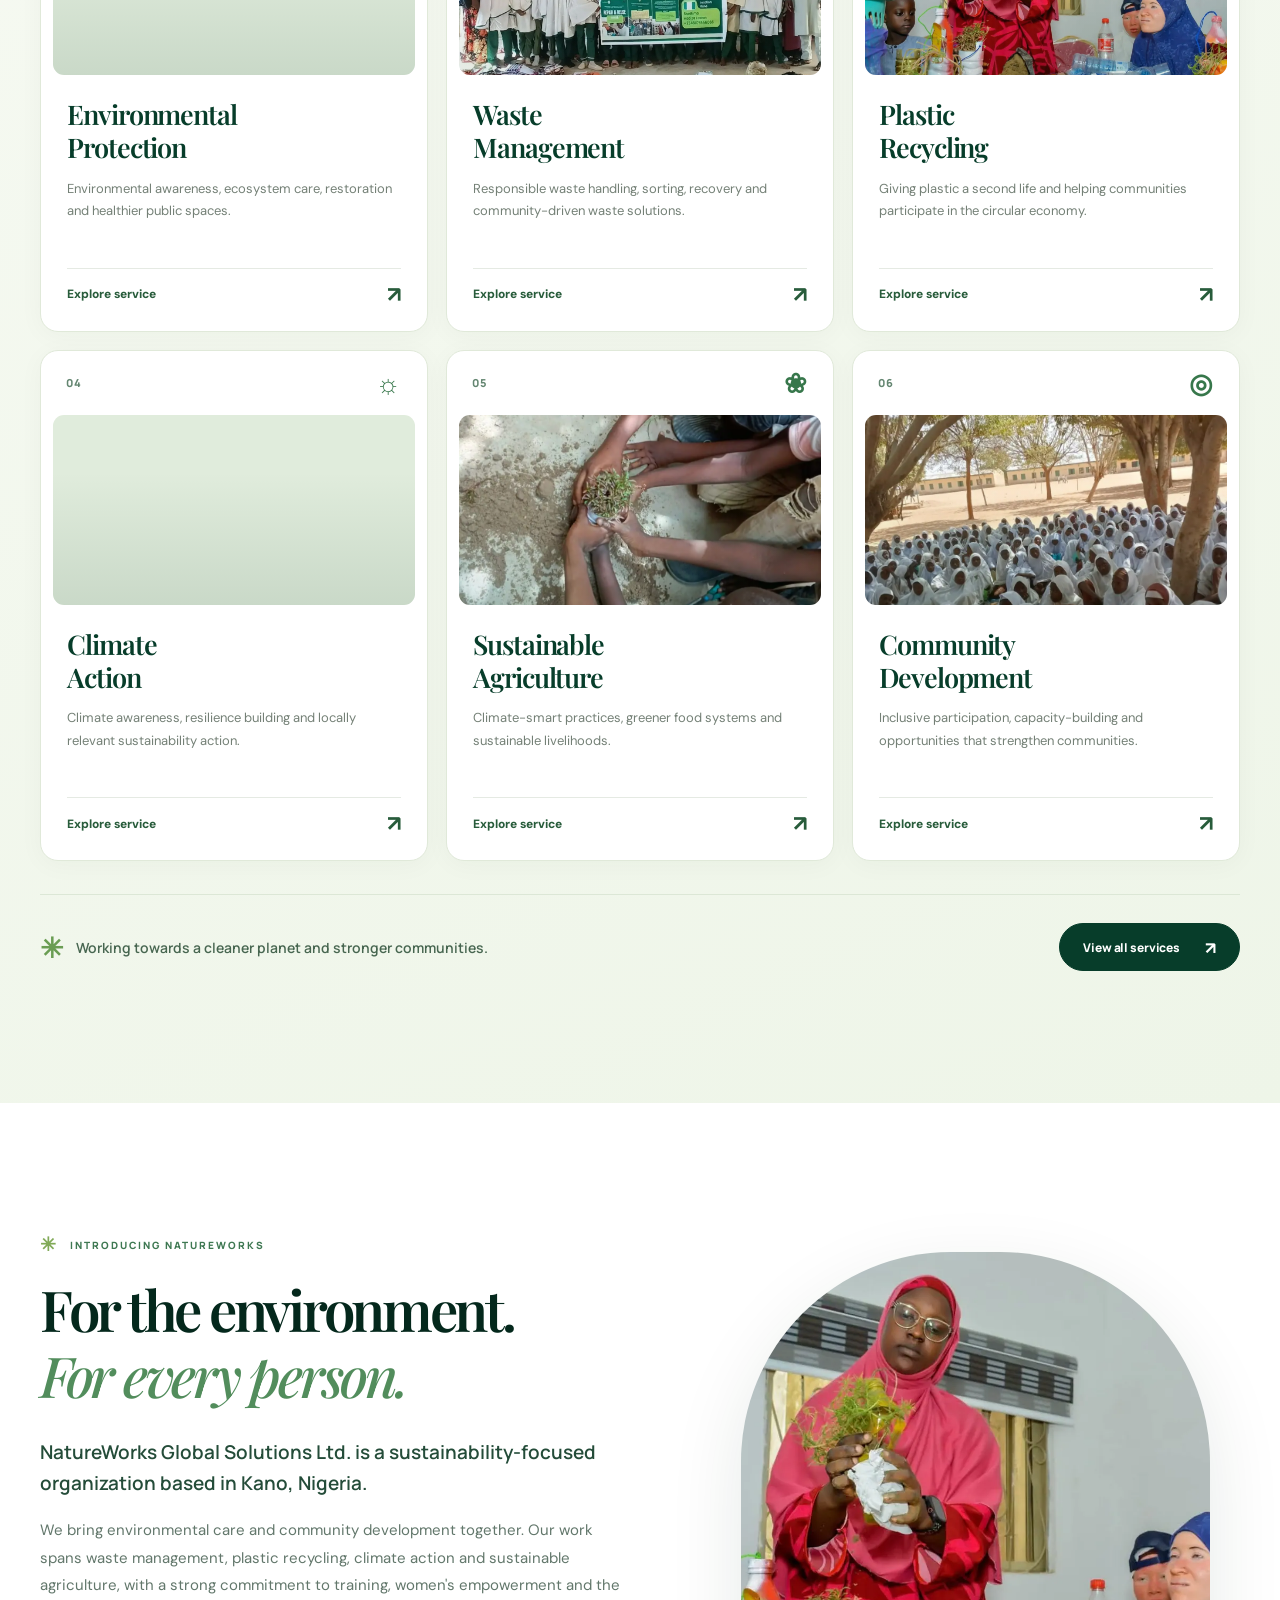
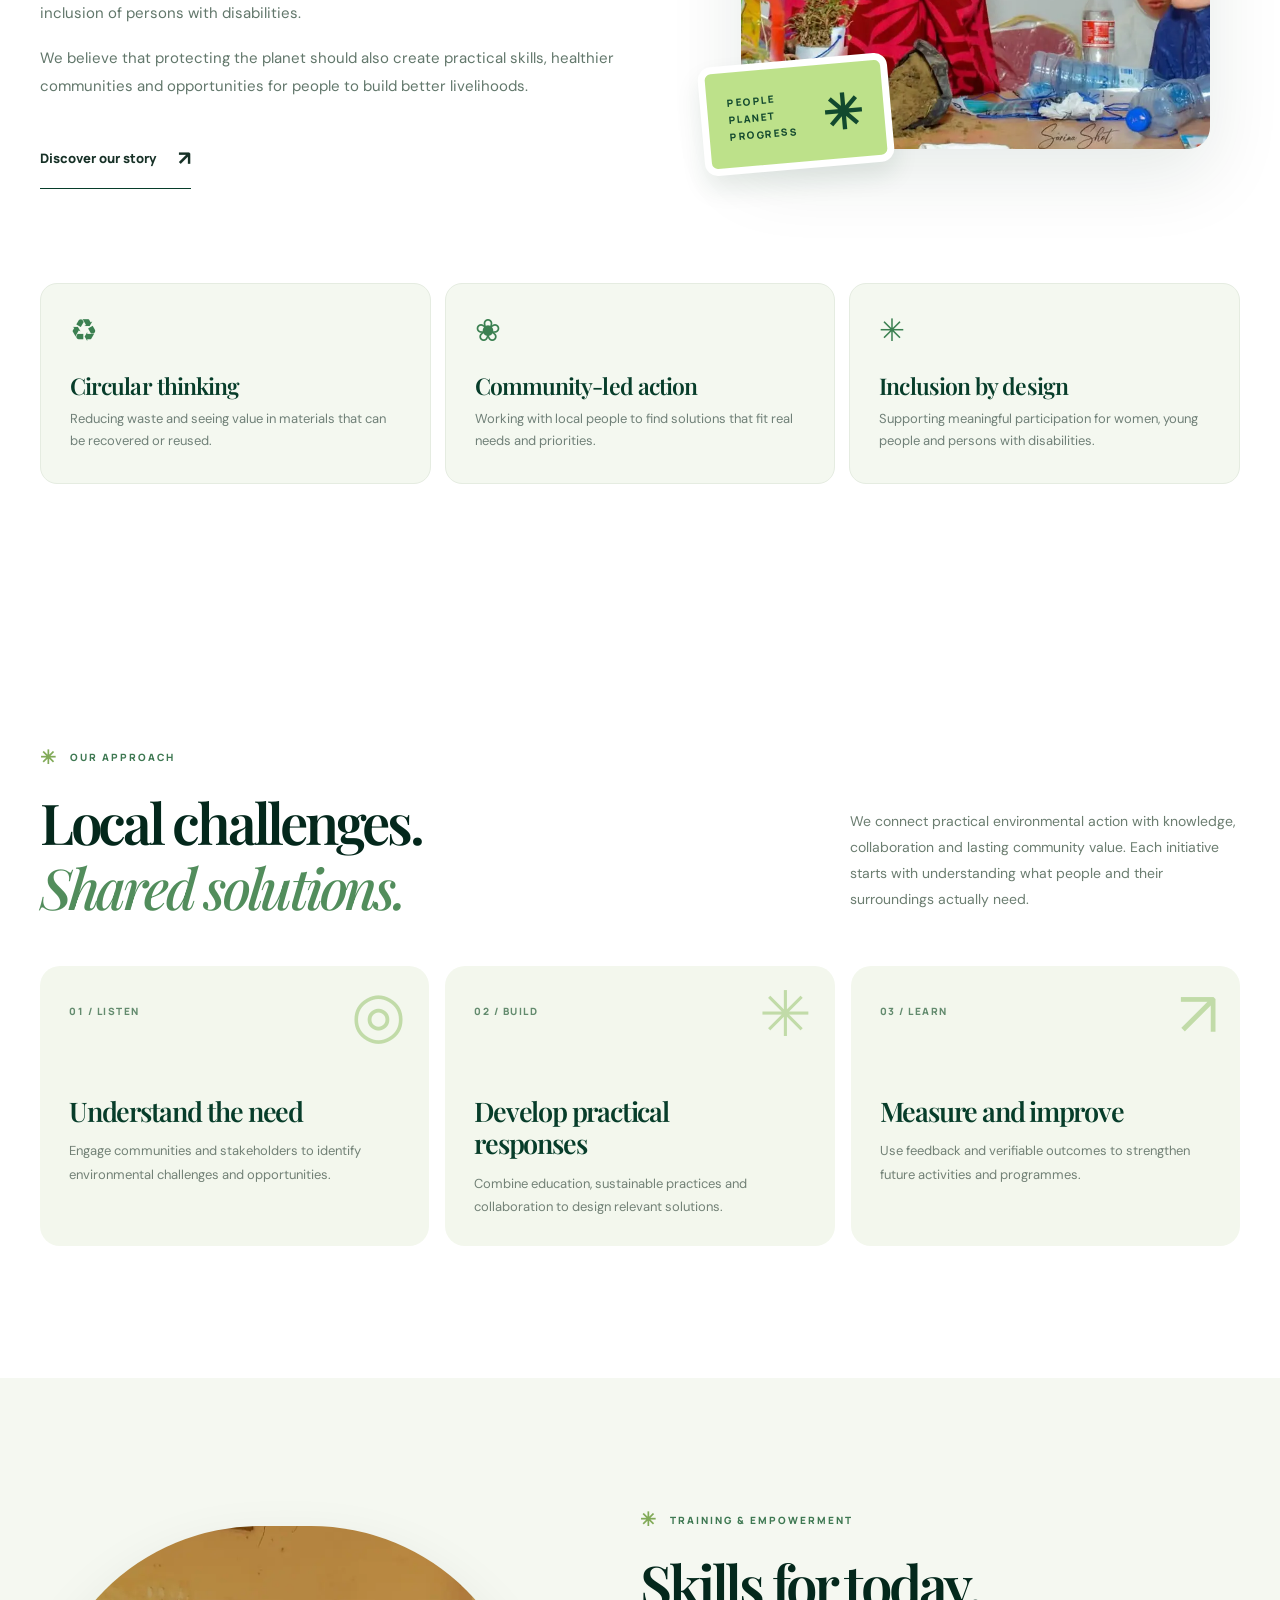
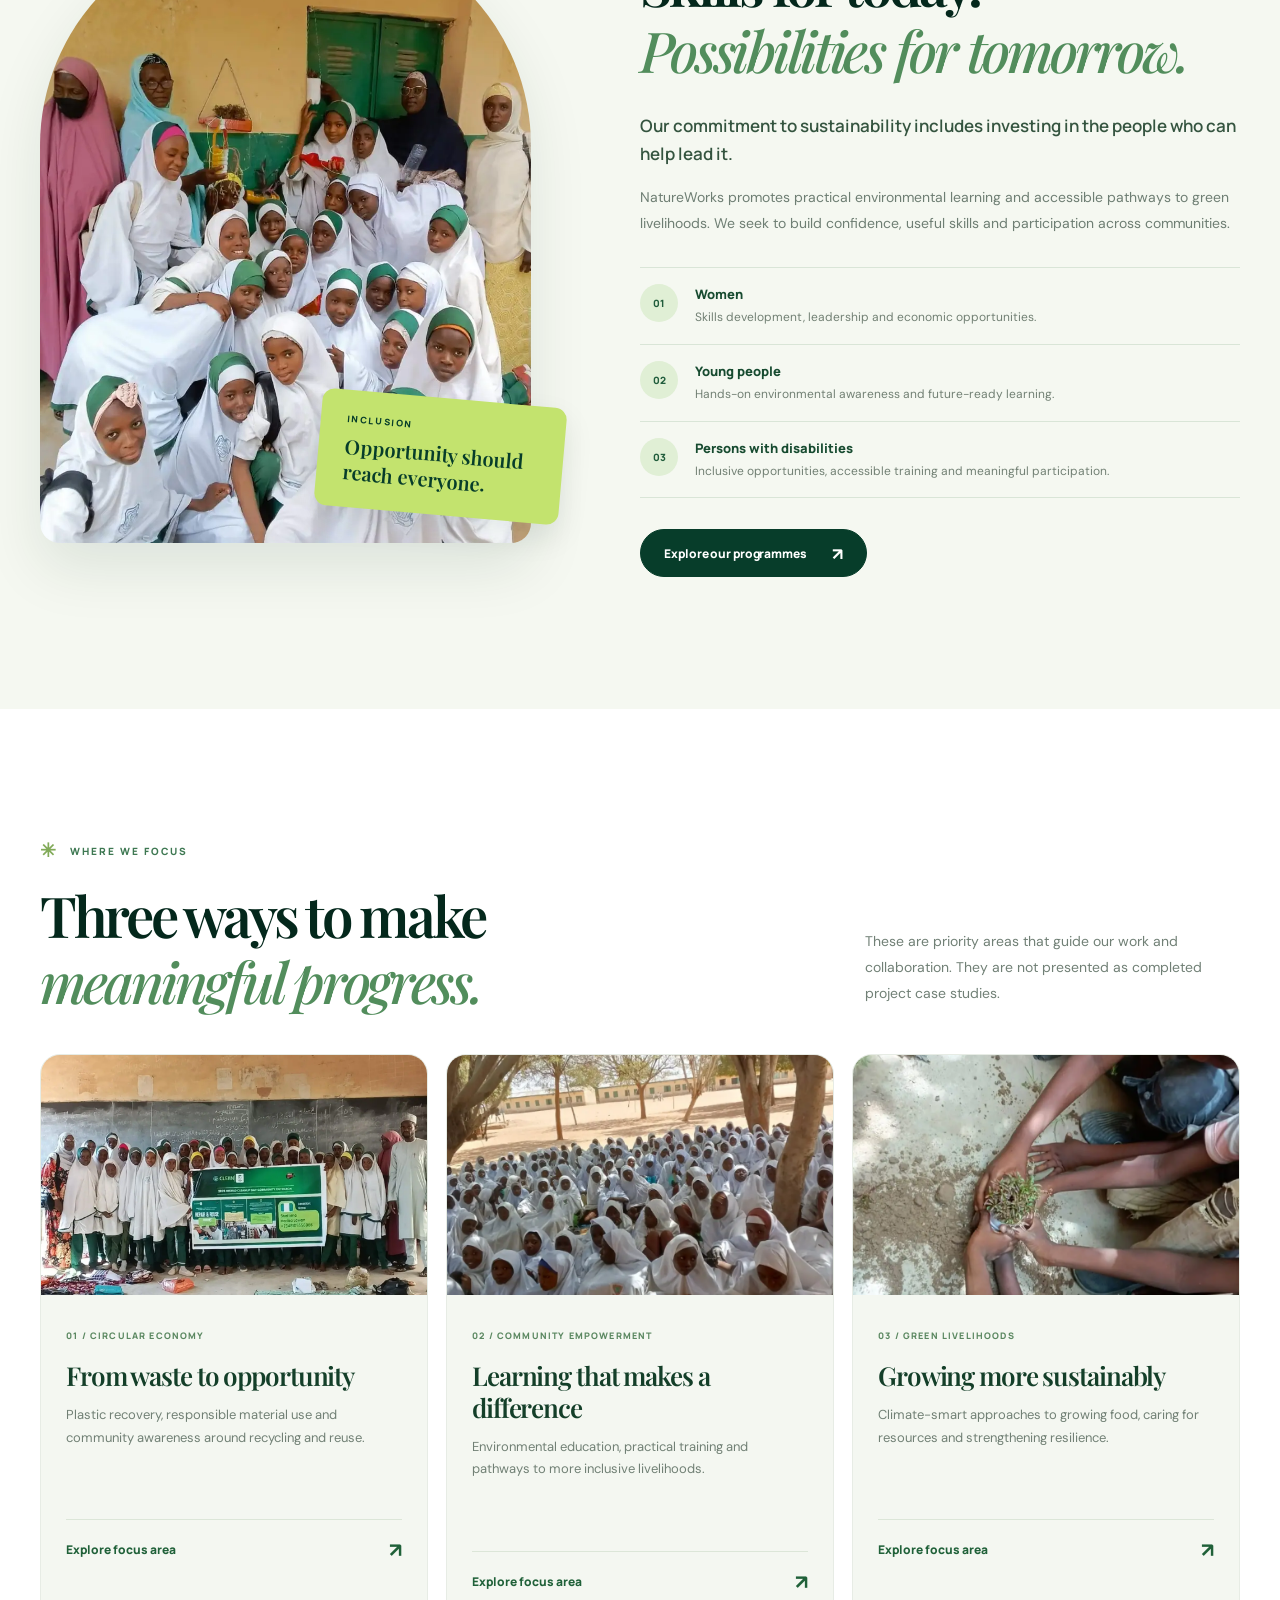
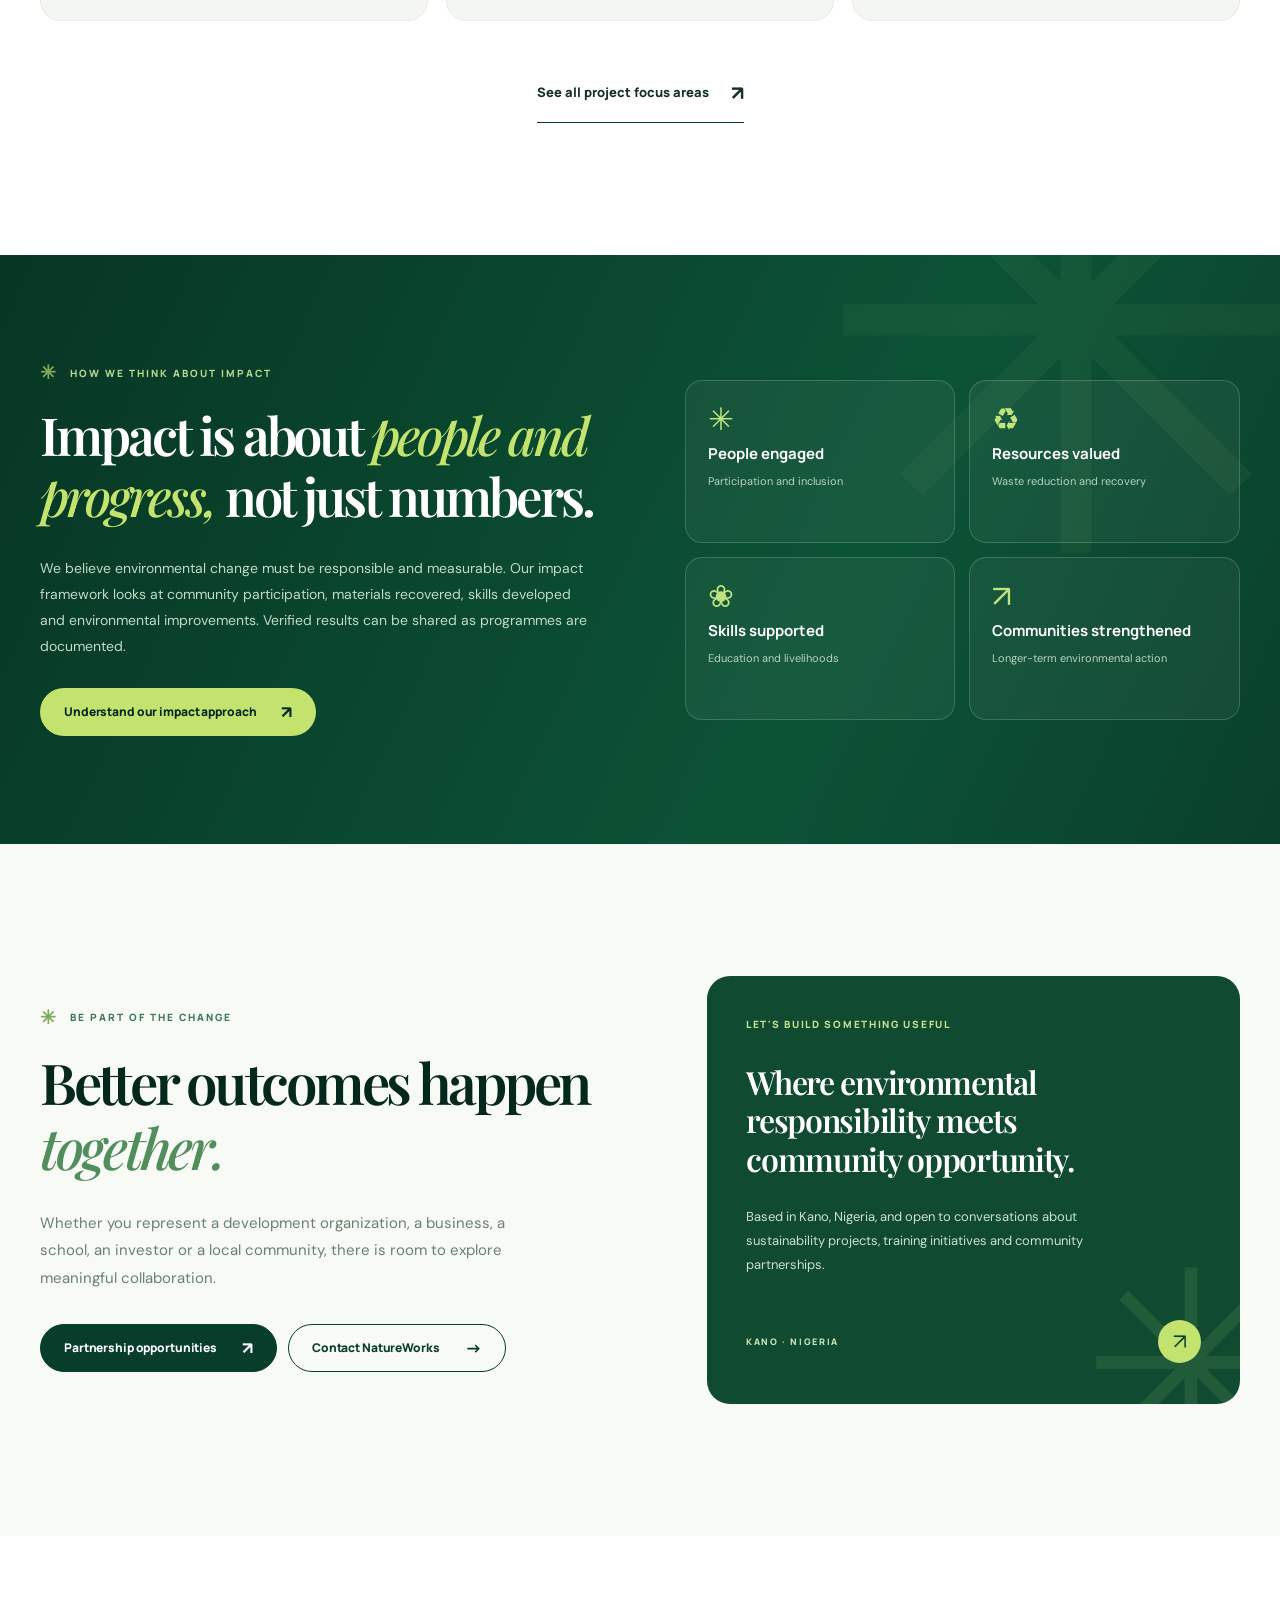
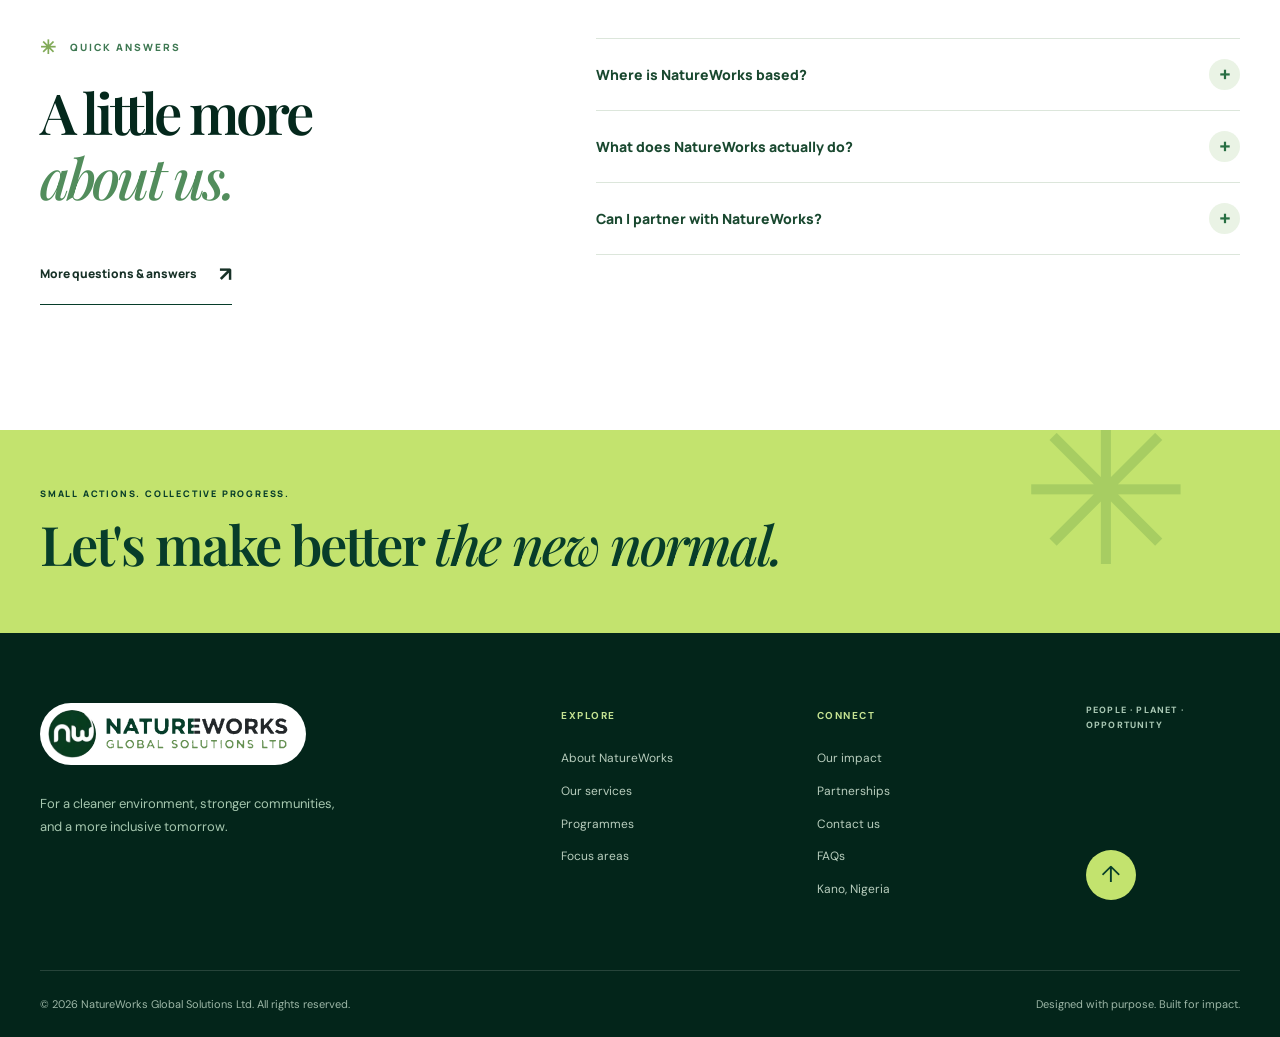
==== commit 6ac71b15: "feat(home): clear corporate dashboard overview and prioritized services" ====
--- a/index.html
+++ b/index.html
@@ -65,21 +65,50 @@
       <div class="hero-photo-shade" aria-hidden="true"></div>
       <div class="container home-hero-shell">
         <div class="hero-copy" data-reveal>
-          <p class="hero-overline"><span class="hero-overline-dash"></span> BUILDING A GREENER FUTURE TOGETHER</p>
-          <h1 id="hero-title">Sustainability that protects <span class="hero-green">the planet</span> and <span class="hero-green">empowers people.</span></h1>
-          <p class="hero-intro">We advance recycling, climate action, sustainable agriculture, and inclusive community development across Kano, Nigeria.</p>
+          <p class="hero-overline"><span class="hero-overline-dash"></span> ENVIRONMENTAL SOLUTIONS · KANO, NIGERIA</p>
+          <h1 id="hero-title">A cleaner planet.<br><span class="hero-green">Stronger communities.</span></h1>
+          <p class="hero-intro"><strong>NatureWorks Global Solutions Ltd.</strong> advances waste management, plastic recycling, climate action, sustainable agriculture and inclusive community development in Kano, Nigeria.</p>
           <div class="hero-buttons">
             <a class="button button-lime button-lg" href="#home-services">Explore services <span aria-hidden="true">↗</span></a>
-            <a class="button button-glass button-lg" href="contact.html">Partner with us <span aria-hidden="true">↗</span></a>
+            <a class="button button-glass button-lg" href="partners.html">Partner with us <span aria-hidden="true">↗</span></a>
           </div>
         </div>
       </div>
       <button class="hero-motion-toggle" id="hero-motion-toggle" type="button" aria-pressed="false" aria-label="Pause background slideshow"><span aria-hidden="true">Ⅱ</span><span class="hero-motion-label">Pause</span></button>
     </section>
     <section class="value-band" aria-label="Our focus"><div class="container value-band-inner">
-      <span class="value-intro">Our commitment runs deeper.</span><span>Environment</span><span class="value-dot">✳</span><span>Community</span><span class="value-dot">✳</span><span>Inclusion</span><span class="value-dot">✳</span><span>Opportunity</span>
+      <span class="value-intro">NatureWorks at a glance.</span><span>Environmental care</span><span class="value-dot">✳</span><span>Recycling</span><span class="value-dot">✳</span><span>Green livelihoods</span><span class="value-dot">✳</span><span>Inclusion</span>
     </div></section>
     
+
+    <section class="home-company-snapshot" id="home-overview" aria-labelledby="home-snapshot-title">
+      <div class="container">
+        <div class="snapshot-heading">
+          <div><p class="snapshot-eyebrow"><span aria-hidden="true">✳</span> THE COMPANY AT A GLANCE</p><h2 id="home-snapshot-title">What NatureWorks is all about.</h2></div>
+          <a href="about.html" class="snapshot-more">Meet NatureWorks <span aria-hidden="true">↗</span></a>
+        </div>
+        <div class="snapshot-grid">
+          <article><span class="snapshot-icon" aria-hidden="true">◎</span><h3>Who we are</h3><p>A sustainability-focused organization creating practical environmental and community solutions.</p></article>
+          <article><span class="snapshot-icon" aria-hidden="true">♻</span><h3>What we do</h3><p>Waste management, plastic recycling, climate action, sustainable agriculture and environmental protection.</p></article>
+          <article><span class="snapshot-icon" aria-hidden="true">✳</span><h3>Who we support</h3><p>Communities, women, young people and persons with disabilities through learning and inclusion.</p></article>
+          <article><span class="snapshot-icon" aria-hidden="true">⌖</span><h3>Where we're based</h3><p>Kano, Nigeria — committed to locally relevant change and meaningful partnerships.</p></article>
+        </div>
+      </div>
+    </section>
+
+    <section class="section services home-services" id="home-services" aria-labelledby="services-title"><div class="container">
+      <div class="section-head"><div><p class="section-label"><span class="label-mark">✳</span> WHAT WE DO</p><h2 class="section-heading" id="services-title">Big challenges.<br><em>Practical solutions.</em></h2></div><p>Discover how our six service areas turn environmental challenges into opportunities for people and communities.</p></div>
+      <div class="services-grid">
+        <article class="service-card service-leaf" data-reveal><div class="service-top"><span>01</span><span class="service-icon">✳</span></div><div class="service-art service-art-forest"></div><div class="service-bottom"><h3>Environmental<br>Protection</h3><p>Environmental awareness, ecosystem care, restoration and healthier public spaces.</p><a href="contact.html" aria-label="Enquire about Environmental Protection">Explore service <span>↗</span></a></div></article>
+        <article class="service-card" data-reveal><div class="service-top"><span>02</span><span class="service-icon">♻</span></div><div class="service-art service-art-waste"></div><div class="service-bottom"><h3>Waste<br>Management</h3><p>Responsible waste handling, sorting, recovery and community-driven waste solutions.</p><a href="contact.html" aria-label="Enquire about Waste Management">Explore service <span>↗</span></a></div></article>
+        <article class="service-card" data-reveal><div class="service-top"><span>03</span><span class="service-icon">↻</span></div><div class="service-art service-art-recycle"></div><div class="service-bottom"><h3>Plastic<br>Recycling</h3><p>Giving plastic a second life and helping communities participate in the circular economy.</p><a href="contact.html" aria-label="Enquire about Plastic Recycling">Explore service <span>↗</span></a></div></article>
+        <article class="service-card" data-reveal><div class="service-top"><span>04</span><span class="service-icon">☼</span></div><div class="service-art service-art-climate"></div><div class="service-bottom"><h3>Climate<br>Action</h3><p>Climate awareness, resilience building and locally relevant sustainability action.</p><a href="contact.html" aria-label="Enquire about Climate Action">Explore service <span>↗</span></a></div></article>
+        <article class="service-card" data-reveal><div class="service-top"><span>05</span><span class="service-icon">❀</span></div><div class="service-art service-art-agri"></div><div class="service-bottom"><h3>Sustainable<br>Agriculture</h3><p>Climate-smart practices, greener food systems and sustainable livelihoods.</p><a href="contact.html" aria-label="Enquire about Sustainable Agriculture">Explore service <span>↗</span></a></div></article>
+        <article class="service-card" data-reveal><div class="service-top"><span>06</span><span class="service-icon">◎</span></div><div class="service-art service-art-people"></div><div class="service-bottom"><h3>Community<br>Development</h3><p>Inclusive participation, capacity-building and opportunities that strengthen communities.</p><a href="contact.html" aria-label="Enquire about Community Development">Explore service <span>↗</span></a></div></article>
+      </div>
+      <div class="home-services-footer"><div class="home-services-closing"><span class="home-services-spark" aria-hidden="true">✳</span><span>Working towards a cleaner planet and stronger communities.</span></div><a class="button button-dark" href="services.html">View all services <span aria-hidden="true">↗</span></a></div>
+    </div></section>
+
     <section class="section home-intro" id="home-about" aria-labelledby="home-about-title">
       <div class="container home-intro-layout">
         <div class="home-intro-story" data-reveal>
@@ -101,18 +130,6 @@
         <article data-reveal><span class="home-belief-icon">✳</span><h3>Inclusion by design</h3><p>Supporting meaningful participation for women, young people and persons with disabilities.</p></article>
       </div>
     </section>
-    <section class="section services home-services" id="home-services" aria-labelledby="services-title"><div class="container">
-      <div class="section-head"><div><p class="section-label"><span class="label-mark">✳</span> WHAT WE DO</p><h2 class="section-heading" id="services-title">Big challenges.<br><em>Practical solutions.</em></h2></div><p>Discover how our six service areas turn environmental challenges into opportunities for people and communities.</p></div>
-      <div class="services-grid">
-        <article class="service-card service-leaf" data-reveal><div class="service-top"><span>01</span><span class="service-icon">✳</span></div><div class="service-art service-art-forest"></div><div class="service-bottom"><h3>Environmental<br>Protection</h3><p>Environmental awareness, ecosystem care, restoration and healthier public spaces.</p><a href="contact.html" aria-label="Enquire about Environmental Protection">Explore service <span>↗</span></a></div></article>
-        <article class="service-card" data-reveal><div class="service-top"><span>02</span><span class="service-icon">♻</span></div><div class="service-art service-art-waste"></div><div class="service-bottom"><h3>Waste<br>Management</h3><p>Responsible waste handling, sorting, recovery and community-driven waste solutions.</p><a href="contact.html" aria-label="Enquire about Waste Management">Explore service <span>↗</span></a></div></article>
-        <article class="service-card" data-reveal><div class="service-top"><span>03</span><span class="service-icon">↻</span></div><div class="service-art service-art-recycle"></div><div class="service-bottom"><h3>Plastic<br>Recycling</h3><p>Giving plastic a second life and helping communities participate in the circular economy.</p><a href="contact.html" aria-label="Enquire about Plastic Recycling">Explore service <span>↗</span></a></div></article>
-        <article class="service-card" data-reveal><div class="service-top"><span>04</span><span class="service-icon">☼</span></div><div class="service-art service-art-climate"></div><div class="service-bottom"><h3>Climate<br>Action</h3><p>Climate awareness, resilience building and locally relevant sustainability action.</p><a href="contact.html" aria-label="Enquire about Climate Action">Explore service <span>↗</span></a></div></article>
-        <article class="service-card" data-reveal><div class="service-top"><span>05</span><span class="service-icon">❀</span></div><div class="service-art service-art-agri"></div><div class="service-bottom"><h3>Sustainable<br>Agriculture</h3><p>Climate-smart practices, greener food systems and sustainable livelihoods.</p><a href="contact.html" aria-label="Enquire about Sustainable Agriculture">Explore service <span>↗</span></a></div></article>
-        <article class="service-card" data-reveal><div class="service-top"><span>06</span><span class="service-icon">◎</span></div><div class="service-art service-art-people"></div><div class="service-bottom"><h3>Community<br>Development</h3><p>Inclusive participation, capacity-building and opportunities that strengthen communities.</p><a href="contact.html" aria-label="Enquire about Community Development">Explore service <span>↗</span></a></div></article>
-      </div>
-      <div class="home-services-footer"><div class="home-services-closing"><span class="home-services-spark" aria-hidden="true">✳</span><span>Working towards a cleaner planet and stronger communities.</span></div><a class="button button-dark" href="services.html">View all services <span aria-hidden="true">↗</span></a></div>
-    </div></section>
 
     <section class="section home-method" id="home-approach" aria-labelledby="home-method-title">
       <div class="container">
--- a/assets/styles.css
+++ b/assets/styles.css
@@ -968,3 +968,46 @@
   .home-collaborate-actions{gap:9px}
   .home-collaborate-actions .button{font-size:11px;padding:11px 16px}
 }
+
+
+/* Premium Home overview — immediately explain the company without a quick-start CTA panel. */
+.home-company-snapshot{background:#fff;padding:62px 0 65px;border-bottom:1px solid #e2e9dc}
+.snapshot-heading{display:flex;align-items:flex-end;justify-content:space-between;gap:24px;margin-bottom:28px}
+.snapshot-eyebrow{font:800 10px/1.5 var(--ui);letter-spacing:.18em;color:#3c7e52;margin:0 0 10px}
+.snapshot-eyebrow>span{font-size:18px;vertical-align:middle;margin-right:6px}
+.snapshot-heading h2{font:600 clamp(29px,3vw,42px)/1.15 var(--display);letter-spacing:-.045em;color:#083d2a;margin:0}
+.snapshot-more{border-bottom:1px solid #2a6c46;padding-bottom:8px;font:800 12px var(--ui);color:#22633f;display:flex;align-items:center;gap:12px;white-space:nowrap}
+.snapshot-grid{display:grid;grid-template-columns:repeat(4,minmax(0,1fr));gap:12px}
+.snapshot-grid article{padding:23px 21px;border:1px solid #e2ecdb;background:#f5f9f1;border-radius:16px;min-height:195px;transition:transform .25s,box-shadow .25s}
+.snapshot-grid article:hover{transform:translateY(-3px);box-shadow:0 16px 32px #093b2616}
+.snapshot-icon{height:42px;width:42px;display:grid;place-items:center;border-radius:50%;background:#e2f0d7;color:#1a6c42;font-size:25px}
+.snapshot-grid h3{font:800 14px var(--ui);color:#17442c;margin:17px 0 8px}
+.snapshot-grid p{font-size:12px;line-height:1.7;color:#647869;margin:0}
+.home-services{padding-top:92px}
+.hero-photo .hero-intro strong{font-weight:800;color:#fff}
+@media(min-width:1001px){
+ .hero-photo .home-hero-shell{min-height:445px;padding-top:65px}
+ .hero-photo h1{font-size:clamp(50px,5vw,80px);max-width:900px}
+}
+@media(max-width:1000px) and (min-width:761px){
+ .snapshot-grid{grid-template-columns:repeat(2,minmax(0,1fr))}
+ .snapshot-grid article{min-height:148px}
+}
+@media(max-width:760px){
+ .home-company-snapshot{padding:36px 0 42px}
+ .snapshot-heading{align-items:flex-start;margin-bottom:18px}
+ .snapshot-heading h2{font-size:29px}
+ .snapshot-more{font-size:10px;gap:4px}
+ .snapshot-grid{grid-template-columns:repeat(2,minmax(0,1fr));gap:9px}
+ .snapshot-grid article{min-height:165px;padding:15px 13px;border-radius:12px}
+ .snapshot-icon{height:33px;width:33px;font-size:20px}
+ .snapshot-grid h3{font-size:12px;margin:11px 0 6px}
+ .snapshot-grid p{font-size:10.5px;line-height:1.55}
+ .home-services{padding-top:60px}
+ .hero-photo h1{font-size:clamp(35px,8.5vw,48px)}
+ .hero-photo .hero-intro{font-size:12.5px;line-height:1.55}
+}
+@media(max-width:390px){
+ .snapshot-heading{flex-direction:column;gap:9px}
+ .snapshot-grid article{min-height:174px}
+}
